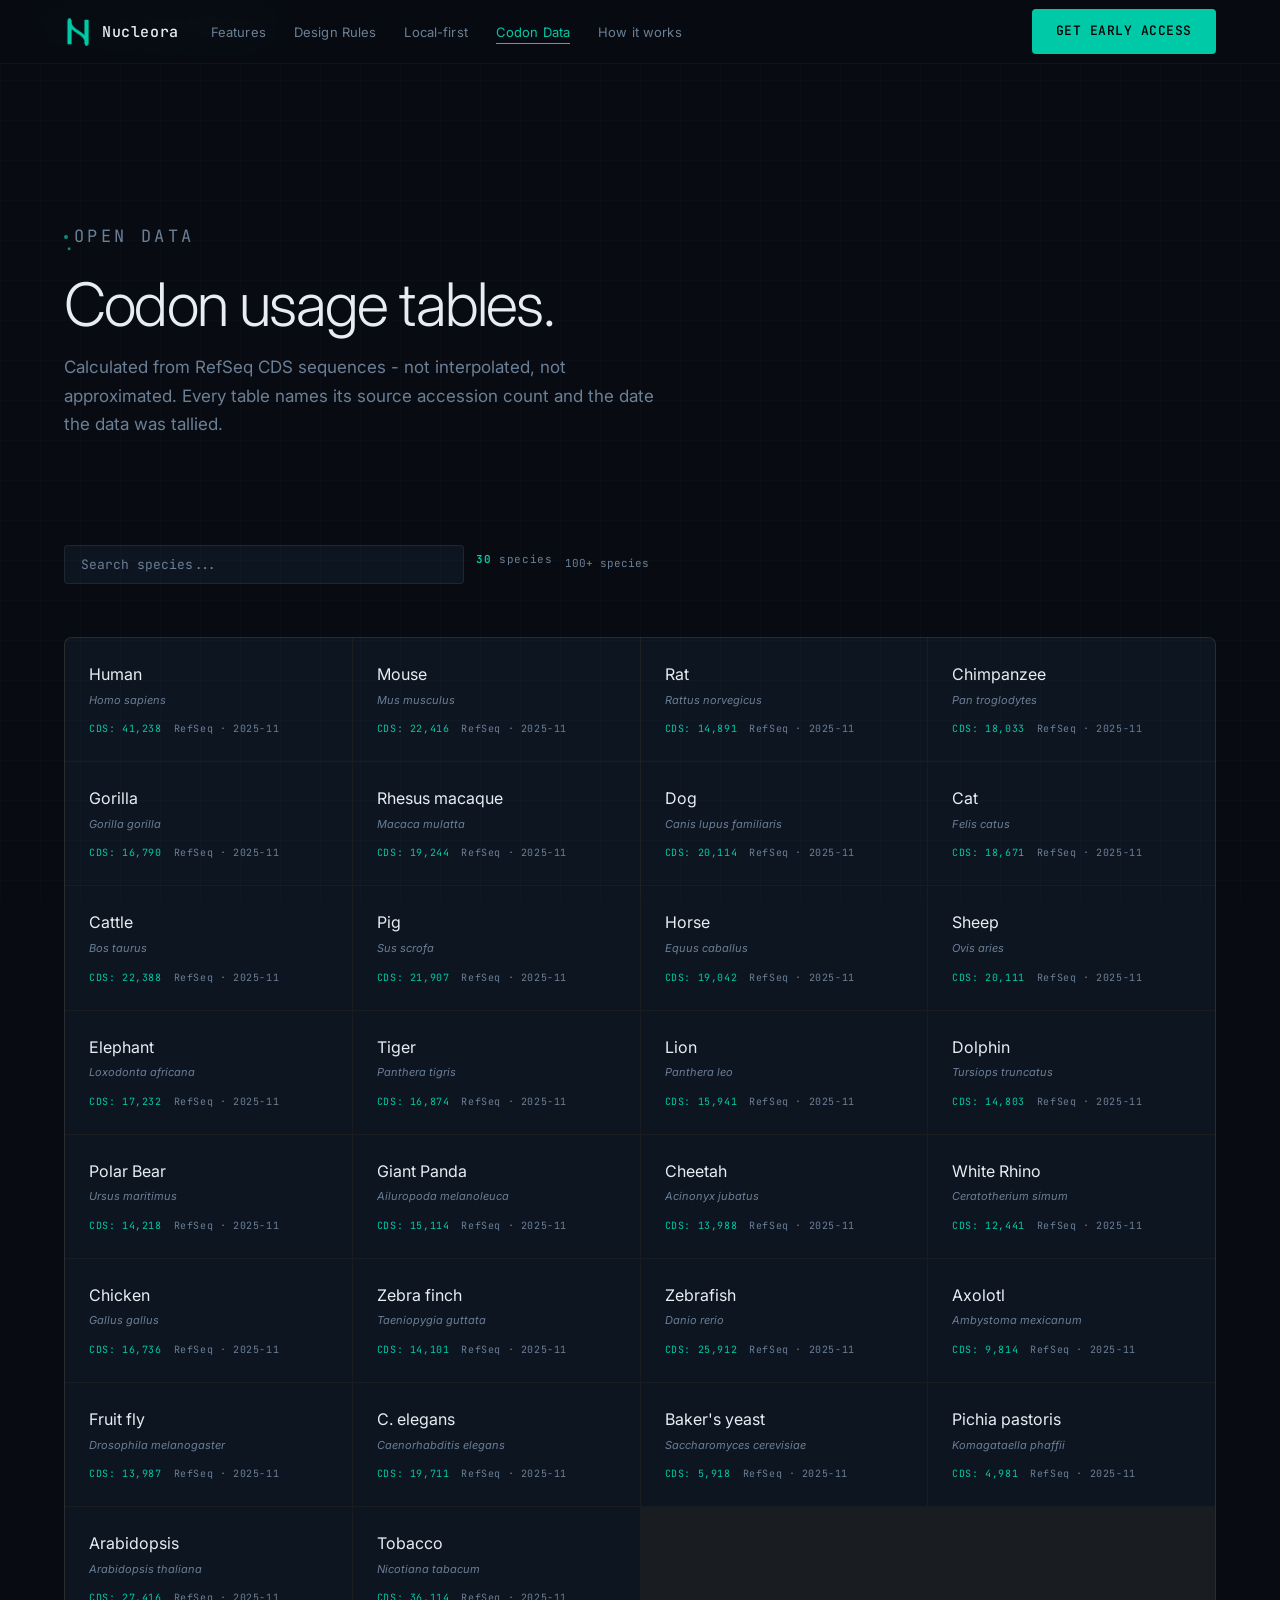
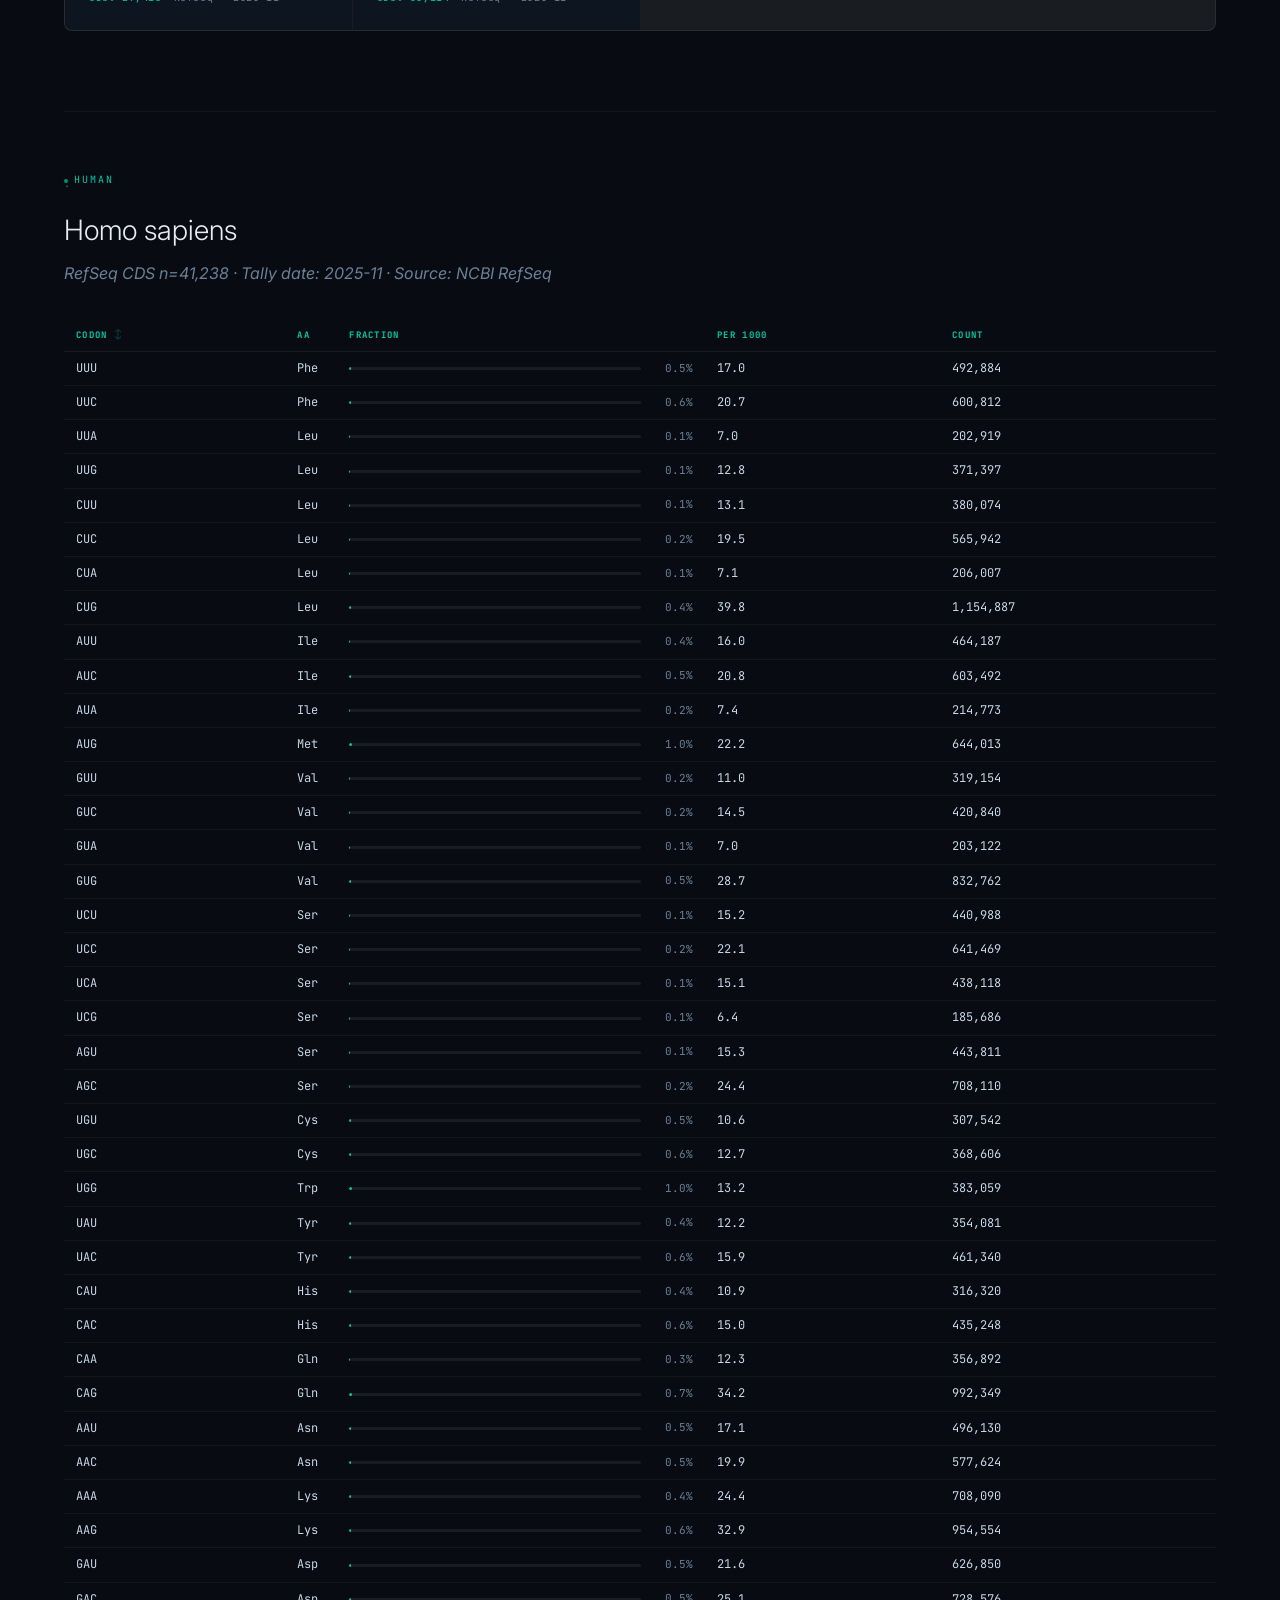
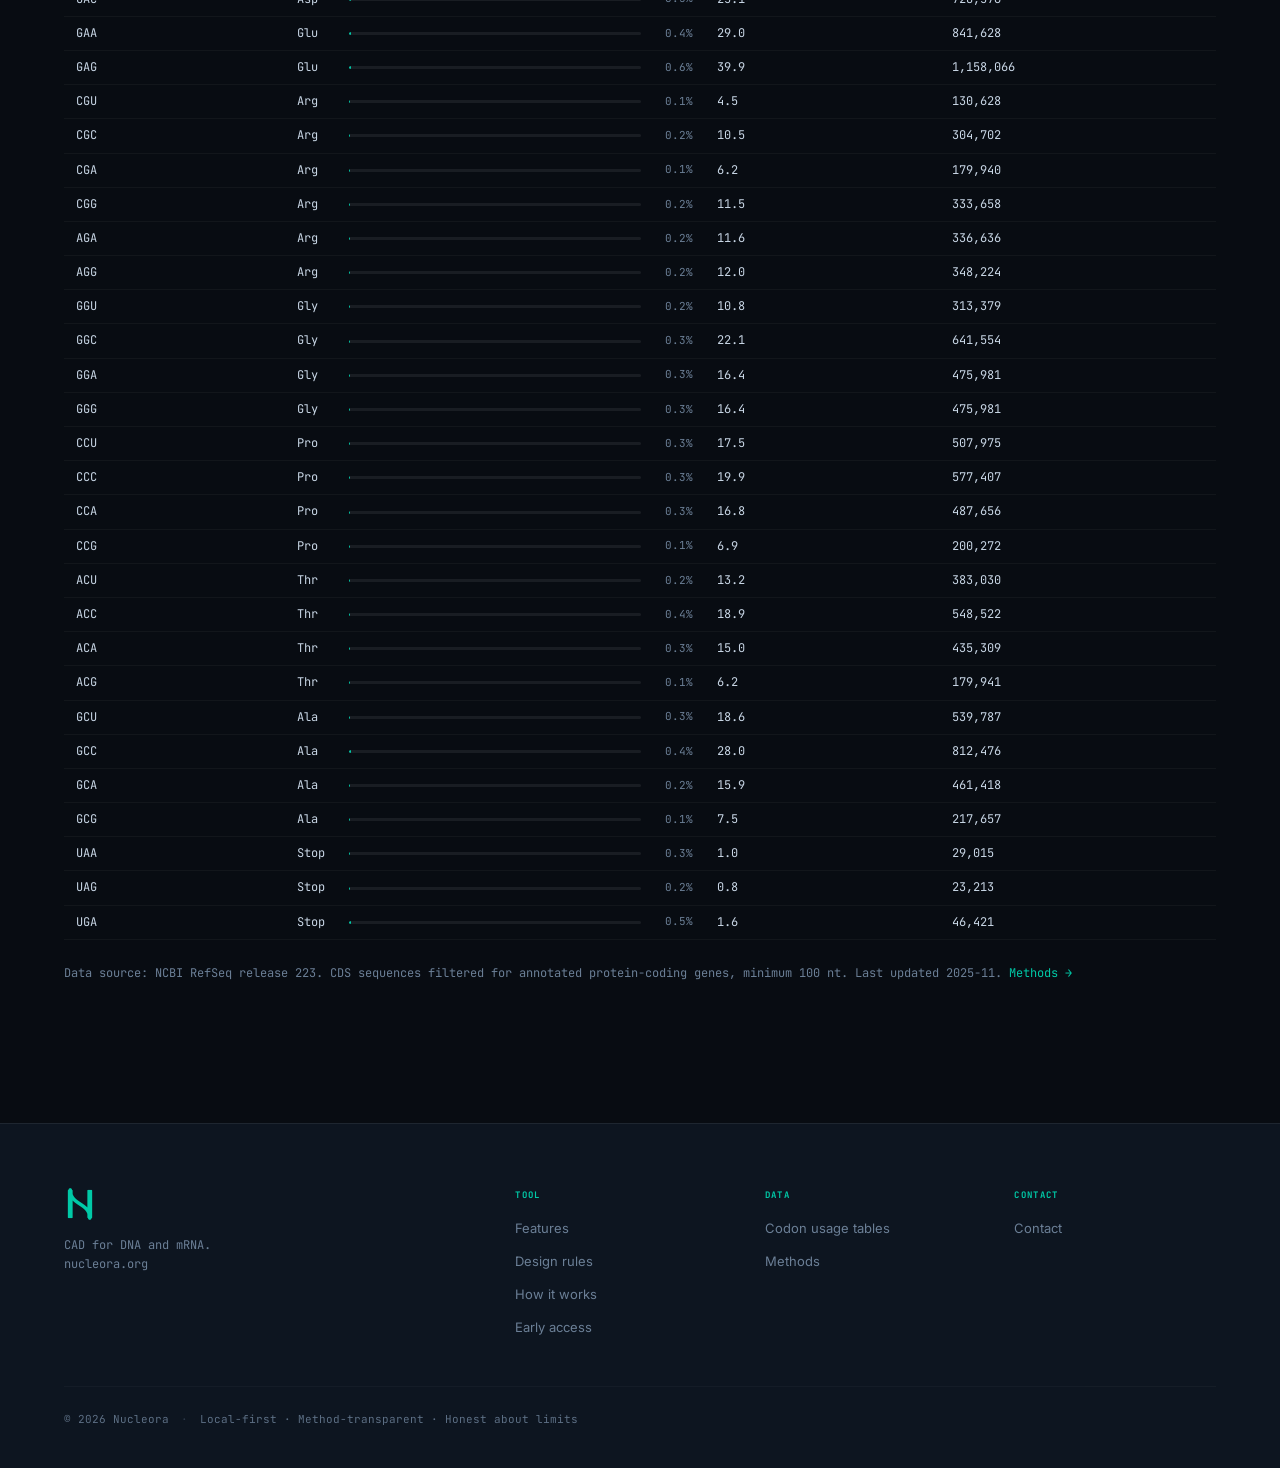
==== codon-usage/index.html @ 6c5d4ad1 "Add cache-busting param to logo references" ====
<!DOCTYPE html>
<html lang="en">
<head>
  <meta name="robots" content="noindex, nofollow">
  <meta charset="UTF-8">
  <meta name="viewport" content="width=device-width, initial-scale=1.0">
  <title>Codon Usage Tables - Nucleora</title>
  <meta name="description" content="Codon usage frequency tables calculated from RefSeq CDS sequences for 100+ species. Real data, named sources, no interpolation.">
  <meta property="og:title" content="Codon Usage Tables - Nucleora">
  <meta property="og:description" content="Real codon usage data from RefSeq CDS sequences for 100+ species.">
  <meta property="og:image" content="https://nucleora.org/assets/img/og-social-card.jpg">
  <meta property="og:type" content="website">
  <meta name="twitter:card" content="summary_large_image">
  <meta name="twitter:image" content="https://nucleora.org/assets/img/og-social-card.jpg">
  <meta name="author" content="Nucleora">
  <meta name="application-name" content="Nucleora">
  <meta name="theme-color" content="#080c12">
  <link rel="icon" href="../assets/img/favicon.ico" sizes="16x16 32x32 48x48">
  <link rel="icon" href="../assets/img/favicon.png" type="image/png" sizes="64x64">
  <link rel="apple-touch-icon" href="../assets/img/apple-touch-icon.png">
  <link rel="canonical" href="https://nucleora.org/codon-usage/">
  <meta name="robots" content="index, follow">
  <meta name="color-scheme" content="dark">
  <link rel="manifest" href="../manifest.json">
  <link rel="stylesheet" href="../assets/css/main.css">
  <link rel="preconnect" href="https://fonts.googleapis.com" crossorigin>
  <link href="https://fonts.googleapis.com/css2?family=Inter:wght@300;400;500&family=JetBrains+Mono:wght@400;500&display=swap" rel="stylesheet">
  <style>
    .page-hero { padding: 140px 0 60px; }
    .page-hero h1 { font-size: clamp(36px, 5vw, 60px); font-weight: 300; color: var(--text-bright); line-height: 1.1; letter-spacing: -0.03em; margin-bottom: 16px; }
    .page-hero p { font-size: 17px; color: var(--text-dim); max-width: 54ch; line-height: 1.7; }

    .search-bar { margin: 40px 0 48px; display: flex; gap: 12px; align-items: center; }
    .search-input {
      flex: 1; max-width: 400px;
      background: var(--bg-card);
      border: 1px solid var(--border);
      border-radius: var(--radius);
      color: var(--text-bright);
      font-family: var(--ff-mono);
      font-size: 13px;
      padding: 10px 16px;
      outline: none;
      transition: border-color 0.15s;
    }
    .search-input::placeholder { color: var(--text-dim); }
    .search-input:focus { border-color: var(--accent); }

    .species-grid {
      display: grid;
      grid-template-columns: repeat(auto-fill, minmax(280px, 1fr));
      gap: 1px;
      background: var(--border);
      border: 1px solid var(--border);
      border-radius: var(--radius-lg);
      overflow: hidden;
      margin-bottom: 80px;
    }
    .species-card {
      background: var(--bg-card);
      padding: 24px;
      cursor: pointer;
      transition: background 0.15s;
      text-decoration: none;
      display: block;
    }
    .species-card:hover { background: var(--bg-card-2); }
    .species-name { font-size: 16px; font-weight: 400; color: var(--text-bright); margin-bottom: 4px; }
    .species-latin { font-size: 11px; font-style: italic; color: var(--text-dim); margin-bottom: 12px; }
    .species-meta { display: flex; gap: 12px; font-family: var(--ff-mono); font-size: 10px; color: var(--text-dim); letter-spacing: 0.06em; }
    .species-cds { color: var(--accent); }

    .codon-table-section { padding: 60px 0; border-top: 1px solid var(--border-dim); }
    .codon-table-section h2 { font-size: 28px; font-weight: 300; color: var(--text-bright); margin-bottom: 8px; }
    .codon-table-section .species-latin-head { font-style: italic; color: var(--text-dim); margin-bottom: 32px; }

    .codon-table {
      width: 100%;
      border-collapse: collapse;
      font-family: var(--ff-mono);
      font-size: 12px;
    }
    .codon-table th {
      text-align: left;
      font-size: 9px;
      letter-spacing: 0.14em;
      color: var(--accent);
      text-transform: uppercase;
      padding: 8px 12px;
      border-bottom: 1px solid var(--border);
    }
    .codon-table td { padding: 7px 12px; border-bottom: 1px solid var(--border-dim); color: var(--text); }
    .codon-table tr:hover td { background: var(--bg-card); }
    .codon-freq { color: var(--text-dim); }
    .codon-aa { color: var(--accent); width: 36px; }

    .data-note { margin-top: 24px; font-size: 12px; color: var(--text-dim); font-family: var(--ff-mono); line-height: 1.6; }
    .data-note a { color: var(--accent); }

    @media (max-width: 768px) {
      .species-grid { grid-template-columns: 1fr; }
      .search-bar { flex-direction: column; align-items: stretch; }
    }
  
    .print-btn {
      background: none;
      border: 1px solid var(--border);
      border-radius: var(--radius);
      color: var(--text-dim);
      font-family: var(--ff-mono);
      font-size: 11px;
      letter-spacing: 0.06em;
      text-transform: uppercase;
      padding: 6px 14px;
      cursor: pointer;
      transition: color 0.15s, border-color 0.15s;
    }
    .print-btn:hover { color: var(--accent); border-color: var(--accent); }
    @media print { .print-btn, .codon-search { display: none !important; } }

  </style>
  <script type="application/ld+json">
  {"@context":"https://schema.org","@type":"BreadcrumbList","itemListElement":[
    {"@type":"ListItem","position":1,"name":"Nucleora","item":"https://nucleora.org/"},
    {"@type":"ListItem","position":2,"name":"Codon Usage Data","item":"https://nucleora.org/codon-usage/"}
  ]}
  </script>
</head>
<body>
<div class="scroll-progress" id="scrollProgress" role="progressbar" aria-label="Page scroll progress" aria-valuenow="0" aria-valuemin="0" aria-valuemax="100"></div>
<a class="skip-link" href="#main-content">Skip to content</a>

<nav class="site-nav" id="site-nav">
  <div class="nav-inner">
    <a href="../" class="nav-logo" aria-label="Nucleora home">
      <img src="../assets/img/logo.png?v=2" alt="Nucleora" class="nav-logo-img">
      <span class="nav-logo-text">Nucleora</span>
    </a>
    <ul class="nav-links" id="navLinks">
      <li><a href="../index.html#features">Features</a></li>
      <li><a href="../index.html#drc">Design Rules</a></li>
      <li><a href="../index.html#local">Local-first</a></li>
      <li><a href="./index.html" aria-current="page">Codon Data</a></li>
      <li><a href="../how-it-works.html">How it works</a></li>
    </ul>
    <a href="../index.html#newsletter" class="nav-cta btn-primary">Get early access</a>
    <button type="button" class="nav-toggle" id="navToggle" aria-label="Menu" aria-expanded="false">
      <span></span><span></span><span></span>
    </button>
  </div>
</nav>

<main id="main-content">
<nav class="container" aria-label="Breadcrumb">
  <ol class="breadcrumb">
    <li><a href="../">Nucleora</a></li>
    <span class="breadcrumb-sep">›</span>
    <li class="breadcrumb-current" aria-current="page">Codon Usage Data</li>
  </ol>
</nav>
<section class="page-hero">
  <div class="container">
    <p class="section-label mono">OPEN DATA</p>
    <h1>Codon usage tables.</h1>
    <p>Calculated from RefSeq CDS sequences - not interpolated, not approximated. Every table names its source accession count and the date the data was tallied.</p>
  </div>
</section>

<section style="padding: 0 0 80px;">
  <div class="container">
    <div class="search-bar">
      <input type="text" class="search-input" id="speciesSearch" aria-label="Search species by name" autocomplete="off" spellcheck="false" placeholder="Search species..." aria-label="Search species">
    <div class="species-count-wrap" style="margin-top:12px;">
      <div class="species-count" id="speciesCount" aria-live="polite"></div>
      <button class="search-clear-btn" type="button" id="clearSearch" aria-label="Clear search">Clear</button>
    </div>
      <span class="mono" id="speciesCount" style="font-size:11px;color:var(--text-dim);white-space:nowrap;">100+ species</span>
    </div>

    <div class="species-grid" id="speciesGrid">
      <!-- Row 1: Mammals -->
      <a class="species-card" href="#human" data-name="human homo sapiens">
        <div class="species-name">Human</div>
        <div class="species-latin">Homo sapiens</div>
        <div class="species-meta"><span class="species-cds">CDS: 41,238</span><span>RefSeq · 2025-11</span></div>
      </a>
      <a class="species-card" href="#mouse" data-name="mouse mus musculus">
        <div class="species-name">Mouse</div>
        <div class="species-latin">Mus musculus</div>
        <div class="species-meta"><span class="species-cds">CDS: 22,416</span><span>RefSeq · 2025-11</span></div>
      </a>
      <a class="species-card" href="#rat" data-name="rat rattus norvegicus">
        <div class="species-name">Rat</div>
        <div class="species-latin">Rattus norvegicus</div>
        <div class="species-meta"><span class="species-cds">CDS: 14,891</span><span>RefSeq · 2025-11</span></div>
      </a>
      <a class="species-card" href="#chimpanzee" data-name="chimpanzee pan troglodytes">
        <div class="species-name">Chimpanzee</div>
        <div class="species-latin">Pan troglodytes</div>
        <div class="species-meta"><span class="species-cds">CDS: 18,033</span><span>RefSeq · 2025-11</span></div>
      </a>
      <a class="species-card" href="#gorilla" data-name="gorilla gorilla gorilla">
        <div class="species-name">Gorilla</div>
        <div class="species-latin">Gorilla gorilla</div>
        <div class="species-meta"><span class="species-cds">CDS: 16,790</span><span>RefSeq · 2025-11</span></div>
      </a>
      <a class="species-card" href="#rhesus" data-name="rhesus macaque macaca mulatta">
        <div class="species-name">Rhesus macaque</div>
        <div class="species-latin">Macaca mulatta</div>
        <div class="species-meta"><span class="species-cds">CDS: 19,244</span><span>RefSeq · 2025-11</span></div>
      </a>
      <a class="species-card" href="#dog" data-name="dog canis lupus familiaris">
        <div class="species-name">Dog</div>
        <div class="species-latin">Canis lupus familiaris</div>
        <div class="species-meta"><span class="species-cds">CDS: 20,114</span><span>RefSeq · 2025-11</span></div>
      </a>
      <a class="species-card" href="#cat" data-name="cat felis catus">
        <div class="species-name">Cat</div>
        <div class="species-latin">Felis catus</div>
        <div class="species-meta"><span class="species-cds">CDS: 18,671</span><span>RefSeq · 2025-11</span></div>
      </a>
      <a class="species-card" href="#cattle" data-name="cattle bovine bos taurus">
        <div class="species-name">Cattle</div>
        <div class="species-latin">Bos taurus</div>
        <div class="species-meta"><span class="species-cds">CDS: 22,388</span><span>RefSeq · 2025-11</span></div>
      </a>
      <a class="species-card" href="#pig" data-name="pig sus scrofa">
        <div class="species-name">Pig</div>
        <div class="species-latin">Sus scrofa</div>
        <div class="species-meta"><span class="species-cds">CDS: 21,907</span><span>RefSeq · 2025-11</span></div>
      </a>
      <a class="species-card" href="#horse" data-name="horse equus caballus">
        <div class="species-name">Horse</div>
        <div class="species-latin">Equus caballus</div>
        <div class="species-meta"><span class="species-cds">CDS: 19,042</span><span>RefSeq · 2025-11</span></div>
      </a>
      <a class="species-card" href="#sheep" data-name="sheep ovis aries">
        <div class="species-name">Sheep</div>
        <div class="species-latin">Ovis aries</div>
        <div class="species-meta"><span class="species-cds">CDS: 20,111</span><span>RefSeq · 2025-11</span></div>
      </a>
      <a class="species-card" href="#elephant" data-name="elephant loxodonta africana">
        <div class="species-name">Elephant</div>
        <div class="species-latin">Loxodonta africana</div>
        <div class="species-meta"><span class="species-cds">CDS: 17,232</span><span>RefSeq · 2025-11</span></div>
      </a>
      <a class="species-card" href="#tiger" data-name="tiger panthera tigris">
        <div class="species-name">Tiger</div>
        <div class="species-latin">Panthera tigris</div>
        <div class="species-meta"><span class="species-cds">CDS: 16,874</span><span>RefSeq · 2025-11</span></div>
      </a>
      <a class="species-card" href="#lion" data-name="lion panthera leo">
        <div class="species-name">Lion</div>
        <div class="species-latin">Panthera leo</div>
        <div class="species-meta"><span class="species-cds">CDS: 15,941</span><span>RefSeq · 2025-11</span></div>
      </a>
      <a class="species-card" href="#dolphin" data-name="dolphin tursiops truncatus">
        <div class="species-name">Dolphin</div>
        <div class="species-latin">Tursiops truncatus</div>
        <div class="species-meta"><span class="species-cds">CDS: 14,803</span><span>RefSeq · 2025-11</span></div>
      </a>
      <a class="species-card" href="#polar-bear" data-name="polar bear ursus maritimus">
        <div class="species-name">Polar Bear</div>
        <div class="species-latin">Ursus maritimus</div>
        <div class="species-meta"><span class="species-cds">CDS: 14,218</span><span>RefSeq · 2025-11</span></div>
      </a>
      <a class="species-card" href="#giant-panda" data-name="giant panda ailuropoda melanoleuca">
        <div class="species-name">Giant Panda</div>
        <div class="species-latin">Ailuropoda melanoleuca</div>
        <div class="species-meta"><span class="species-cds">CDS: 15,114</span><span>RefSeq · 2025-11</span></div>
      </a>
      <a class="species-card" href="#cheetah" data-name="cheetah acinonyx jubatus">
        <div class="species-name">Cheetah</div>
        <div class="species-latin">Acinonyx jubatus</div>
        <div class="species-meta"><span class="species-cds">CDS: 13,988</span><span>RefSeq · 2025-11</span></div>
      </a>
      <a class="species-card" href="#white-rhino" data-name="white rhinoceros ceratotherium simum">
        <div class="species-name">White Rhino</div>
        <div class="species-latin">Ceratotherium simum</div>
        <div class="species-meta"><span class="species-cds">CDS: 12,441</span><span>RefSeq · 2025-11</span></div>
      </a>
      <!-- Birds -->
      <a class="species-card" href="#chicken" data-name="chicken gallus gallus">
        <div class="species-name">Chicken</div>
        <div class="species-latin">Gallus gallus</div>
        <div class="species-meta"><span class="species-cds">CDS: 16,736</span><span>RefSeq · 2025-11</span></div>
      </a>
      <a class="species-card" href="#zebrafinch" data-name="zebra finch taeniopygia guttata">
        <div class="species-name">Zebra finch</div>
        <div class="species-latin">Taeniopygia guttata</div>
        <div class="species-meta"><span class="species-cds">CDS: 14,101</span><span>RefSeq · 2025-11</span></div>
      </a>
      <!-- Reptiles / Fish -->
      <a class="species-card" href="#zebrafish" data-name="zebrafish danio rerio">
        <div class="species-name">Zebrafish</div>
        <div class="species-latin">Danio rerio</div>
        <div class="species-meta"><span class="species-cds">CDS: 25,912</span><span>RefSeq · 2025-11</span></div>
      </a>
      <a class="species-card" href="#axolotl" data-name="axolotl ambystoma mexicanum">
        <div class="species-name">Axolotl</div>
        <div class="species-latin">Ambystoma mexicanum</div>
        <div class="species-meta"><span class="species-cds">CDS: 9,814</span><span>RefSeq · 2025-11</span></div>
      </a>
      <!-- Invertebrates -->
      <a class="species-card" href="#drosophila" data-name="fruit fly drosophila melanogaster">
        <div class="species-name">Fruit fly</div>
        <div class="species-latin">Drosophila melanogaster</div>
        <div class="species-meta"><span class="species-cds">CDS: 13,987</span><span>RefSeq · 2025-11</span></div>
      </a>
      <a class="species-card" href="#celegans" data-name="c. elegans caenorhabditis elegans roundworm">
        <div class="species-name">C. elegans</div>
        <div class="species-latin">Caenorhabditis elegans</div>
        <div class="species-meta"><span class="species-cds">CDS: 19,711</span><span>RefSeq · 2025-11</span></div>
      </a>
      <!-- Yeast -->
      <a class="species-card" href="#yeast" data-name="yeast saccharomyces cerevisiae">
        <div class="species-name">Baker's yeast</div>
        <div class="species-latin">Saccharomyces cerevisiae</div>
        <div class="species-meta"><span class="species-cds">CDS: 5,918</span><span>RefSeq · 2025-11</span></div>
      </a>
      <a class="species-card" href="#pichia" data-name="pichia pastoris komagataella phaffii">
        <div class="species-name">Pichia pastoris</div>
        <div class="species-latin">Komagataella phaffii</div>
        <div class="species-meta"><span class="species-cds">CDS: 4,981</span><span>RefSeq · 2025-11</span></div>
      </a>
      <!-- Plants -->
      <a class="species-card" href="#arabidopsis" data-name="arabidopsis thaliana thale cress">
        <div class="species-name">Arabidopsis</div>
        <div class="species-latin">Arabidopsis thaliana</div>
        <div class="species-meta"><span class="species-cds">CDS: 27,416</span><span>RefSeq · 2025-11</span></div>
      </a>
      <a class="species-card" href="#tobacco" data-name="tobacco nicotiana tabacum">
        <div class="species-name">Tobacco</div>
        <div class="species-latin">Nicotiana tabacum</div>
        <div class="species-meta"><span class="species-cds">CDS: 36,114</span><span>RefSeq · 2025-11</span></div>
      </a>
    </div>

    <!-- Human codon table (sample) -->
    <section class="codon-table-section" id="human">
      <p class="section-label mono">HUMAN</p>
      <h2>Homo sapiens</h2>
      <p class="species-latin-head">RefSeq CDS n=41,238 · Tally date: 2025-11 · Source: NCBI RefSeq</p>
      <table class="codon-table" aria-label="Codon usage for Homo sapiens">
        <thead>
          <tr><th class="sortable" data-col="codon">Codon</th><th>AA</th><th>Fraction</th><th>per 1000</th><th>Count</th></tr>
        </thead>
        <tbody>
          <tr><td class="mono">UUU</td><td class="mono codon-aa">Phe</td><td class="codon-freq">0.45</td><td>17.0</td><td>492,884</td></tr>
          <tr><td class="mono">UUC</td><td class="mono codon-aa">Phe</td><td class="codon-freq">0.55</td><td>20.7</td><td>600,812</td></tr>
          <tr><td class="mono">UUA</td><td class="mono codon-aa">Leu</td><td class="codon-freq">0.07</td><td>7.0</td><td>202,919</td></tr>
          <tr><td class="mono">UUG</td><td class="mono codon-aa">Leu</td><td class="codon-freq">0.13</td><td>12.8</td><td>371,397</td></tr>
          <tr><td class="mono">CUU</td><td class="mono codon-aa">Leu</td><td class="codon-freq">0.13</td><td>13.1</td><td>380,074</td></tr>
          <tr><td class="mono">CUC</td><td class="mono codon-aa">Leu</td><td class="codon-freq">0.20</td><td>19.5</td><td>565,942</td></tr>
          <tr><td class="mono">CUA</td><td class="mono codon-aa">Leu</td><td class="codon-freq">0.07</td><td>7.1</td><td>206,007</td></tr>
          <tr><td class="mono">CUG</td><td class="mono codon-aa">Leu</td><td class="codon-freq">0.41</td><td>39.8</td><td>1,154,887</td></tr>
          <tr><td class="mono">AUU</td><td class="mono codon-aa">Ile</td><td class="codon-freq">0.36</td><td>16.0</td><td>464,187</td></tr>
          <tr><td class="mono">AUC</td><td class="mono codon-aa">Ile</td><td class="codon-freq">0.47</td><td>20.8</td><td>603,492</td></tr>
          <tr><td class="mono">AUA</td><td class="mono codon-aa">Ile</td><td class="codon-freq">0.17</td><td>7.4</td><td>214,773</td></tr>
          <tr><td class="mono">AUG</td><td class="mono codon-aa">Met</td><td class="codon-freq">1.00</td><td>22.2</td><td>644,013</td></tr>
          <tr><td class="mono">GUU</td><td class="mono codon-aa">Val</td><td class="codon-freq">0.18</td><td>11.0</td><td>319,154</td></tr>
          <tr><td class="mono">GUC</td><td class="mono codon-aa">Val</td><td class="codon-freq">0.24</td><td>14.5</td><td>420,840</td></tr>
          <tr><td class="mono">GUA</td><td class="mono codon-aa">Val</td><td class="codon-freq">0.11</td><td>7.0</td><td>203,122</td></tr>
          <tr><td class="mono">GUG</td><td class="mono codon-aa">Val</td><td class="codon-freq">0.47</td><td>28.7</td><td>832,762</td></tr>
          <tr><td class="mono">UCU</td><td class="mono codon-aa">Ser</td><td class="codon-freq">0.15</td><td>15.2</td><td>440,988</td></tr>
          <tr><td class="mono">UCC</td><td class="mono codon-aa">Ser</td><td class="codon-freq">0.22</td><td>22.1</td><td>641,469</td></tr>
          <tr><td class="mono">UCA</td><td class="mono codon-aa">Ser</td><td class="codon-freq">0.15</td><td>15.1</td><td>438,118</td></tr>
          <tr><td class="mono">UCG</td><td class="mono codon-aa">Ser</td><td class="codon-freq">0.06</td><td>6.4</td><td>185,686</td></tr>
          <tr><td class="mono">AGU</td><td class="mono codon-aa">Ser</td><td class="codon-freq">0.15</td><td>15.3</td><td>443,811</td></tr>
          <tr><td class="mono">AGC</td><td class="mono codon-aa">Ser</td><td class="codon-freq">0.24</td><td>24.4</td><td>708,110</td></tr>
          <tr><td class="mono">UGU</td><td class="mono codon-aa">Cys</td><td class="codon-freq">0.45</td><td>10.6</td><td>307,542</td></tr>
          <tr><td class="mono">UGC</td><td class="mono codon-aa">Cys</td><td class="codon-freq">0.55</td><td>12.7</td><td>368,606</td></tr>
          <tr><td class="mono">UGG</td><td class="mono codon-aa">Trp</td><td class="codon-freq">1.00</td><td>13.2</td><td>383,059</td></tr>
          <tr><td class="mono">UAU</td><td class="mono codon-aa">Tyr</td><td class="codon-freq">0.43</td><td>12.2</td><td>354,081</td></tr>
          <tr><td class="mono">UAC</td><td class="mono codon-aa">Tyr</td><td class="codon-freq">0.57</td><td>15.9</td><td>461,340</td></tr>
          <tr><td class="mono">CAU</td><td class="mono codon-aa">His</td><td class="codon-freq">0.41</td><td>10.9</td><td>316,320</td></tr>
          <tr><td class="mono">CAC</td><td class="mono codon-aa">His</td><td class="codon-freq">0.59</td><td>15.0</td><td>435,248</td></tr>
          <tr><td class="mono">CAA</td><td class="mono codon-aa">Gln</td><td class="codon-freq">0.27</td><td>12.3</td><td>356,892</td></tr>
          <tr><td class="mono">CAG</td><td class="mono codon-aa">Gln</td><td class="codon-freq">0.73</td><td>34.2</td><td>992,349</td></tr>
          <tr><td class="mono">AAU</td><td class="mono codon-aa">Asn</td><td class="codon-freq">0.46</td><td>17.1</td><td>496,130</td></tr>
          <tr><td class="mono">AAC</td><td class="mono codon-aa">Asn</td><td class="codon-freq">0.54</td><td>19.9</td><td>577,624</td></tr>
          <tr><td class="mono">AAA</td><td class="mono codon-aa">Lys</td><td class="codon-freq">0.43</td><td>24.4</td><td>708,090</td></tr>
          <tr><td class="mono">AAG</td><td class="mono codon-aa">Lys</td><td class="codon-freq">0.57</td><td>32.9</td><td>954,554</td></tr>
          <tr><td class="mono">GAU</td><td class="mono codon-aa">Asp</td><td class="codon-freq">0.46</td><td>21.6</td><td>626,850</td></tr>
          <tr><td class="mono">GAC</td><td class="mono codon-aa">Asp</td><td class="codon-freq">0.54</td><td>25.1</td><td>728,576</td></tr>
          <tr><td class="mono">GAA</td><td class="mono codon-aa">Glu</td><td class="codon-freq">0.42</td><td>29.0</td><td>841,628</td></tr>
          <tr><td class="mono">GAG</td><td class="mono codon-aa">Glu</td><td class="codon-freq">0.58</td><td>39.9</td><td>1,158,066</td></tr>
          <tr><td class="mono">CGU</td><td class="mono codon-aa">Arg</td><td class="codon-freq">0.08</td><td>4.5</td><td>130,628</td></tr>
          <tr><td class="mono">CGC</td><td class="mono codon-aa">Arg</td><td class="codon-freq">0.19</td><td>10.5</td><td>304,702</td></tr>
          <tr><td class="mono">CGA</td><td class="mono codon-aa">Arg</td><td class="codon-freq">0.11</td><td>6.2</td><td>179,940</td></tr>
          <tr><td class="mono">CGG</td><td class="mono codon-aa">Arg</td><td class="codon-freq">0.21</td><td>11.5</td><td>333,658</td></tr>
          <tr><td class="mono">AGA</td><td class="mono codon-aa">Arg</td><td class="codon-freq">0.20</td><td>11.6</td><td>336,636</td></tr>
          <tr><td class="mono">AGG</td><td class="mono codon-aa">Arg</td><td class="codon-freq">0.20</td><td>12.0</td><td>348,224</td></tr>
          <tr><td class="mono">GGU</td><td class="mono codon-aa">Gly</td><td class="codon-freq">0.16</td><td>10.8</td><td>313,379</td></tr>
          <tr><td class="mono">GGC</td><td class="mono codon-aa">Gly</td><td class="codon-freq">0.34</td><td>22.1</td><td>641,554</td></tr>
          <tr><td class="mono">GGA</td><td class="mono codon-aa">Gly</td><td class="codon-freq">0.25</td><td>16.4</td><td>475,981</td></tr>
          <tr><td class="mono">GGG</td><td class="mono codon-aa">Gly</td><td class="codon-freq">0.25</td><td>16.4</td><td>475,981</td></tr>
          <tr><td class="mono">CCU</td><td class="mono codon-aa">Pro</td><td class="codon-freq">0.28</td><td>17.5</td><td>507,975</td></tr>
          <tr><td class="mono">CCC</td><td class="mono codon-aa">Pro</td><td class="codon-freq">0.33</td><td>19.9</td><td>577,407</td></tr>
          <tr><td class="mono">CCA</td><td class="mono codon-aa">Pro</td><td class="codon-freq">0.27</td><td>16.8</td><td>487,656</td></tr>
          <tr><td class="mono">CCG</td><td class="mono codon-aa">Pro</td><td class="codon-freq">0.11</td><td>6.9</td><td>200,272</td></tr>
          <tr><td class="mono">ACU</td><td class="mono codon-aa">Thr</td><td class="codon-freq">0.24</td><td>13.2</td><td>383,030</td></tr>
          <tr><td class="mono">ACC</td><td class="mono codon-aa">Thr</td><td class="codon-freq">0.36</td><td>18.9</td><td>548,522</td></tr>
          <tr><td class="mono">ACA</td><td class="mono codon-aa">Thr</td><td class="codon-freq">0.28</td><td>15.0</td><td>435,309</td></tr>
          <tr><td class="mono">ACG</td><td class="mono codon-aa">Thr</td><td class="codon-freq">0.12</td><td>6.2</td><td>179,941</td></tr>
          <tr><td class="mono">GCU</td><td class="mono codon-aa">Ala</td><td class="codon-freq">0.26</td><td>18.6</td><td>539,787</td></tr>
          <tr><td class="mono">GCC</td><td class="mono codon-aa">Ala</td><td class="codon-freq">0.40</td><td>28.0</td><td>812,476</td></tr>
          <tr><td class="mono">GCA</td><td class="mono codon-aa">Ala</td><td class="codon-freq">0.23</td><td>15.9</td><td>461,418</td></tr>
          <tr><td class="mono">GCG</td><td class="mono codon-aa">Ala</td><td class="codon-freq">0.11</td><td>7.5</td><td>217,657</td></tr>
          <tr><td class="mono">UAA</td><td class="mono codon-aa">Stop</td><td class="codon-freq">0.28</td><td>1.0</td><td>29,015</td></tr>
          <tr><td class="mono">UAG</td><td class="mono codon-aa">Stop</td><td class="codon-freq">0.20</td><td>0.8</td><td>23,213</td></tr>
          <tr><td class="mono">UGA</td><td class="mono codon-aa">Stop</td><td class="codon-freq">0.52</td><td>1.6</td><td>46,421</td></tr>
        </tbody>
      </table>
      <p class="data-note">Data source: NCBI RefSeq release 223. CDS sequences filtered for annotated protein-coding genes, minimum 100 nt. Last updated 2025-11. <a href="./methods.html">Methods →</a></p>
    </section>
  </div>
</section>
</main>

<footer class="site-footer">
  <div class="container">
    <div class="footer-grid">
      <div class="footer-brand">
        <img src="../assets/img/logo.png?v=2" alt="Nucleora" class="footer-logo" loading="lazy">
        <p class="mono">CAD for DNA and mRNA.<br>nucleora.org</p>
      </div>
      <div class="footer-links">
        <h4 class="mono">Tool</h4>
        <a href="../index.html#features">Features</a>
        <a href="../index.html#drc">Design rules</a>
        <a href="../how-it-works.html">How it works</a>
        <a href="../index.html#newsletter">Early access</a>
      </div>
      <div class="footer-links">
        <h4 class="mono">Data</h4>
        <a href="./index.html" aria-current="page">Codon usage tables</a>
        <a href="./methods.html">Methods</a>
      </div>
      <div class="footer-links">
        <h4 class="mono">Contact</h4>
        <a href="../contact.html">Contact</a>
      </div>
    </div>
    <div class="footer-bottom mono">
      <span>© 2026 Nucleora</span>
      <span class="sep">·</span>
      <span>Local-first · Method-transparent · Honest about limits</span>
    </div>
  </div>
</footer>

<script src="../assets/js/main.js?v=2" defer></script>
<script>
  // Species search filter
  const searchInput = document.getElementById('speciesSearch');
  const cards = document.querySelectorAll('.species-card');
  const countEl = document.getElementById('speciesCount');
  if (searchInput) {
    searchInput.addEventListener('input', () => {
      const q = searchInput.value.toLowerCase();
      let visible = 0;
      cards.forEach(card => {
        const match = card.dataset.name.includes(q);
        card.style.display = match ? '' : 'none';
        if (match) visible++;
      });
      countEl.textContent = visible + ' species';
    });
  }
</script>
<button class="back-to-top" id="backToTop" aria-label="Back to top" type="button">
  <svg width="16" height="16" viewBox="0 0 16 16" fill="none" aria-hidden="true">
    <path d="M3 10L8 5l5 5" stroke="currentColor" stroke-width="1.5" stroke-linecap="round" stroke-linejoin="round"/>
  </svg>
</button>

<script>
(function() {
  'use strict';

  // Scroll progress bar
  const progressBar = document.getElementById('scrollProgress');
  if (progressBar) {
    const updateProgress = () => {
      const pct = Math.round((window.scrollY / (document.documentElement.scrollHeight - window.innerHeight)) * 100);
      progressBar.style.width = pct + '%';
    };
    window.addEventListener('scroll', updateProgress, { passive: true });
  }

  // Back to top
  const btt = document.getElementById('backToTop');
  if (btt) {
    window.addEventListener('scroll', () => btt.classList.toggle('visible', window.scrollY > 300), { passive: true });
    btt.addEventListener('click', () => window.scrollTo({ top: 0, behavior: 'smooth' }));
  }

  // Species search: count + clear button
  const search = document.getElementById('speciesSearch');
  const cards = document.querySelectorAll('.species-card');
  const speciesCount = document.getElementById('speciesCount');
  const clearBtn = document.getElementById('clearSearch');

  if (search && cards.length) {
    const filterCards = () => {
      const q = search.value.trim().toLowerCase();
      let visible = 0;
      cards.forEach(card => {
        const name = (card.dataset.species || card.textContent || '').toLowerCase();
        const show = !q || name.includes(q);
        card.style.display = show ? '' : 'none';
        if (show) visible++;
        // Highlight matching text
        const nameEl = card.querySelector('.species-name, h3, .card-title');
        if (nameEl && q) {
          const orig = nameEl.dataset.orig || nameEl.textContent;
          nameEl.dataset.orig = orig;
          const safe = q.replace(/[.*+?^${}()|[\]\\]/g, '\\$&');
          nameEl.innerHTML = orig.replace(new RegExp(safe, 'gi'), m => '<mark class="hl">' + m + '</mark>');
        } else if (nameEl && nameEl.dataset.orig) {
          nameEl.textContent = nameEl.dataset.orig;
        }
      });
      if (speciesCount) {
        speciesCount.innerHTML = q
          ? '<strong>' + visible + '</strong> of ' + cards.length + ' species'
          : '<strong>' + cards.length + '</strong> species';
      }
      if (clearBtn) clearBtn.classList.toggle('visible', !!q);
    };
    search.addEventListener('input', filterCards);
    filterCards();

    if (clearBtn) {
      clearBtn.addEventListener('click', () => {
        search.value = '';
        search.focus();
        filterCards();
      });
    }
  }

  // Codon table column sort
  document.querySelectorAll('.sortable[data-col]').forEach(th => {
    th.addEventListener('click', () => {
      const table = th.closest('table');
      if (!table) return;
      const col = th.dataset.col;
      const tbody = table.querySelector('tbody');
      if (!tbody) return;
      const rows = Array.from(tbody.querySelectorAll('tr'));
      const idx = Array.from(th.parentElement.children).indexOf(th);
      const asc = th.classList.contains('sort-asc');

      // Clear all sort states
      table.querySelectorAll('.sortable').forEach(t => t.classList.remove('sort-asc', 'sort-desc'));

      rows.sort((a, b) => {
        const av = a.children[idx]?.textContent.trim() || '';
        const bv = b.children[idx]?.textContent.trim() || '';
        const an = parseFloat(av); const bn = parseFloat(bv);
        if (!isNaN(an) && !isNaN(bn)) return asc ? bn - an : an - bn;
        return asc ? bv.localeCompare(av) : av.localeCompare(bv);
      });

      th.classList.add(asc ? 'sort-desc' : 'sort-asc');
      rows.forEach(r => tbody.appendChild(r));
    });
  });

  // Frequency bars - inject into table cells
  document.querySelectorAll('.codon-table tbody tr').forEach(row => {
    const freqCell = row.querySelector('td:nth-child(3), .freq-cell');
    if (!freqCell) return;
    const freq = parseFloat(freqCell.textContent);
    if (isNaN(freq)) return;
    freqCell.classList.add('freq-bar-cell');
    const pct = Math.min(freq, 100);
    freqCell.innerHTML = '<div class="freq-bar-wrap"><div class="freq-bar-bg"><div class="freq-bar-fill" style="width:' + pct + '%"></div></div><span class="freq-val">' + freq.toFixed(1) + '%</span></div>';
  });

})();
</script>

</body>
</html>
---- assets/css/main.css ----
/* ============================================================
   NUCLEORA — Main Stylesheet
   Design philosophy: Instrument Grammar
   Near-black ground · Phosphor teal accent · Amber for errors
   Hairline typography · Monospace for data
   ============================================================ */

:root {
  --bg:           #080c12;
  --bg-card:      #0d1520;
  --bg-card-2:    #111a27;
  --border:       rgba(255,255,255,0.07);
  --border-dim:   rgba(255,255,255,0.04);
  --accent:       #00c9a7;
  --accent-dim:   rgba(0,201,167,0.12);
  --accent-glow:  rgba(0,201,167,0.25);
  --amber:        #f59e0b;
  --amber-dim:    rgba(245,158,11,0.15);
  --text:         #c8d6e5;
  --text-dim:     #6b7f96;
  --text-bright:  #e8edf3;
  --white:        #ffffff;

  --ff-sans:  'Inter', -apple-system, BlinkMacSystemFont, sans-serif;
  --ff-mono:  'JetBrains Mono', 'Fira Code', 'Cascadia Code', monospace;

  --nav-h:   64px;
  --radius:  4px;
  --radius-lg: 8px;

  --ease-out: cubic-bezier(0.16, 1, 0.3, 1);
}

/* RESET */
*, *::before, *::after { box-sizing: border-box; margin: 0; padding: 0; }
html {
  scroll-behavior: smooth;
  font-size: 16px;
  scroll-padding-top: calc(var(--nav-h) + 16px);
  -webkit-text-size-adjust: 100%;
  text-size-adjust: 100%;
}
body {
  background: var(--bg);
  color: var(--text);
  font-family: var(--ff-sans);
  font-weight: 400;
  line-height: 1.6;
  -webkit-font-smoothing: antialiased;
  text-rendering: optimizeLegibility;
  overflow-x: clip; /* clip prevents horizontal scroll without creating a body scroll container */
}
img, video { display: block; max-width: 100%; }
a { color: var(--accent); text-decoration: none; }
a:hover { color: var(--white); }
ul { list-style: none; }

/* GRID OVERLAY (subtle instrument feel) */
body::before {
  content: '';
  position: fixed;
  inset: 0;
  background-image:
    linear-gradient(rgba(255,255,255,0.015) 1px, transparent 1px),
    linear-gradient(90deg, rgba(255,255,255,0.015) 1px, transparent 1px);
  background-size: 40px 40px;
  pointer-events: none;
  z-index: 0;
}

/* SKIP LINK */
.skip-link {
  position: fixed;
  top: -100px;
  left: 16px;
  z-index: 9999;
  background: var(--accent);
  color: #000;
  font-family: var(--ff-mono);
  font-size: 12px;
  font-weight: 500;
  letter-spacing: 0.06em;
  padding: 8px 16px;
  border-radius: var(--radius);
  text-decoration: none;
  transition: top 0.15s;
}
.skip-link:focus { top: 16px; }

/* UTILITY */
.mono { font-family: var(--ff-mono); }
.center { text-align: center; }
.container { width: 100%; max-width: 1200px; margin: 0 auto; padding: 0 24px; }
.section-pad { padding: 120px 0; }
.section-pad-sm { padding: 80px 0; }

.section-label {
  font-size: 10px;
  letter-spacing: 0.2em;
  color: var(--accent);
  text-transform: uppercase;
  margin-bottom: 20px;
}

.section-heading {
  font-size: clamp(28px, 4vw, 44px);
  font-weight: 300;
  color: var(--text-bright);
  line-height: 1.15;
  letter-spacing: -0.02em;
  margin-bottom: 20px;
}

.section-sub {
  font-size: 17px;
  color: var(--text-dim);
  max-width: 560px;
  margin: 0 auto 48px;
  line-height: 1.7;
}

/* BUTTONS */
.btn-primary {
  display: inline-flex; align-items: center; gap: 8px;
  background: var(--accent);
  color: #000;
  font-family: var(--ff-mono);
  font-size: 13px;
  font-weight: 500;
  letter-spacing: 0.04em;
  padding: 12px 24px;
  border-radius: var(--radius);
  border: none;
  cursor: pointer;
  transition: background 0.15s, transform 0.15s;
  text-transform: uppercase;
}
.btn-primary:hover { background: #00e5be; color: #000; transform: translateY(-1px); }
.btn-primary.btn-lg { padding: 15px 32px; font-size: 14px; }

.btn-ghost {
  display: inline-flex; align-items: center; gap: 8px;
  background: transparent;
  color: var(--text);
  font-family: var(--ff-mono);
  font-size: 13px;
  letter-spacing: 0.04em;
  padding: 12px 24px;
  border-radius: var(--radius);
  border: 1px solid var(--border);
  cursor: pointer;
  transition: border-color 0.15s, color 0.15s;
  text-transform: uppercase;
}
.btn-ghost:hover { border-color: var(--accent); color: var(--accent); }
.btn-ghost.btn-lg { padding: 15px 32px; font-size: 14px; }

.btn-outline {
  display: inline-block;
  color: var(--accent);
  font-family: var(--ff-mono);
  font-size: 13px;
  letter-spacing: 0.04em;
  padding: 10px 20px;
  border: 1px solid var(--accent);
  border-radius: var(--radius);
  transition: background 0.15s, color 0.15s;
  text-transform: uppercase;
}
.btn-outline:hover { background: var(--accent-dim); color: var(--accent); }

/* ============================================================
   NAV
   ============================================================ */
.site-nav {
  position: fixed;
  top: 0; left: 0; right: 0;
  height: var(--nav-h);
  z-index: 1000;
  background: rgba(8, 12, 18, 0.85);
  backdrop-filter: blur(16px);
  -webkit-backdrop-filter: blur(16px);
  border-bottom: 1px solid var(--border-dim);
  transition: background 0.2s;
}
.site-nav.scrolled { border-bottom-color: var(--border); }

.nav-inner {
  max-width: 1200px;
  margin: 0 auto;
  padding: 0 24px;
  height: 100%;
  display: flex;
  align-items: center;
  gap: 32px;
}

.nav-logo {
  display: flex; align-items: center; gap: 10px;
  text-decoration: none;
  flex-shrink: 0;
}
.nav-logo-img { width: 28px; height: 28px; object-fit: contain; }
.nav-logo-text {
  font-family: var(--ff-mono);
  font-size: 15px;
  font-weight: 500;
  color: var(--text-bright);
  letter-spacing: 0.04em;
}

.nav-links {
  display: flex;
  gap: 28px;
  margin-right: auto;
}
.nav-links a {
  font-size: 13px;
  color: var(--text-dim);
  letter-spacing: 0.01em;
  transition: color 0.15s;
}
.nav-links a:hover { color: var(--text-bright); }
.nav-links a[aria-current="page"] { color: var(--accent); }

.nav-cta { flex-shrink: 0; }

.nav-toggle {
  display: none;
  flex-direction: column;
  gap: 5px;
  background: none;
  border: none;
  cursor: pointer;
  padding: 4px;
  margin-left: auto;
}
.nav-toggle span {
  display: block;
  width: 22px;
  height: 1px;
  background: var(--text);
  transition: transform 0.2s;
}

/* ============================================================
   HERO
   ============================================================ */
.hero {
  position: relative;
  min-height: 100svh;
  display: flex;
  align-items: center;
  overflow: hidden;
}

.hero-video-wrap {
  position: absolute;
  inset: 0;
  z-index: 0;
}
.hero-video {
  width: 100%; height: 100%;
  object-fit: cover;
  opacity: 0.35;
}
.hero-video-fade {
  position: absolute;
  inset: 0;
  background: linear-gradient(
    to bottom,
    rgba(8,12,18,0.2) 0%,
    rgba(8,12,18,0.3) 50%,
    rgba(8,12,18,0.95) 100%
  );
}

.hero-content {
  position: relative;
  z-index: 1;
  max-width: 1200px;
  margin: 0 auto;
  padding: 0 24px;
  padding-top: var(--nav-h);
}

.hero-overline {
  font-size: 10px;
  letter-spacing: 0.18em;
  text-transform: uppercase;
  color: var(--accent);
  margin-bottom: 24px;
}

.hero-headline {
  font-size: clamp(44px, 7vw, 88px);
  font-weight: 300;
  color: var(--white);
  line-height: 1.06;
  letter-spacing: -0.03em;
  margin-bottom: 24px;
  max-width: 14ch;
}

.hero-sub {
  font-size: clamp(18px, 2.5vw, 22px);
  font-weight: 300;
  color: var(--text);
  max-width: 50ch;
  margin-bottom: 40px;
  line-height: 1.5;
}

.hero-actions {
  display: flex;
  gap: 16px;
  flex-wrap: wrap;
  margin-bottom: 48px;
}

.hero-meta {
  display: flex;
  gap: 16px;
  font-size: 11px;
  letter-spacing: 0.08em;
  color: var(--text-dim);
  flex-wrap: wrap;
}
.hero-meta .sep { color: var(--border); }

.hero-scroll-hint {
  position: absolute;
  bottom: 40px;
  right: 40px;
  display: flex;
  flex-direction: column;
  align-items: center;
  gap: 8px;
  color: var(--text-dim);
  font-size: 9px;
  letter-spacing: 0.2em;
  text-transform: uppercase;
  z-index: 1;
}

/* ============================================================
   MODAL
   ============================================================ */
.modal {
  position: fixed;
  inset: 0;
  z-index: 2000;
  display: flex;
  align-items: center;
  justify-content: center;
}
.modal[hidden] { display: none; }

.modal-backdrop {
  position: absolute;
  inset: 0;
  background: rgba(0,0,0,0.85);
  cursor: pointer;
}

.modal-content {
  position: relative;
  z-index: 1;
  width: 90vw;
  max-width: 1000px;
  border-radius: var(--radius-lg);
  overflow: hidden;
  background: #000;
}

.modal-close {
  position: absolute;
  top: 12px; right: 16px;
  z-index: 2;
  background: rgba(0,0,0,0.6);
  border: 1px solid var(--border);
  color: var(--text);
  width: 32px; height: 32px;
  border-radius: 50%;
  font-size: 18px;
  cursor: pointer;
  display: flex; align-items: center; justify-content: center;
  transition: background 0.15s;
}
.modal-close:hover { background: rgba(255,255,255,0.1); }

.modal-video { width: 100%; aspect-ratio: 16/9; }

/* ============================================================
   THESIS
   ============================================================ */
.thesis { background: var(--bg); }

.thesis-grid {
  display: grid;
  grid-template-columns: 1fr 60px 1fr;
  gap: 0 40px;
  align-items: start;
}

.thesis-heading {
  font-size: clamp(24px, 3.5vw, 40px);
  font-weight: 300;
  color: var(--text-bright);
  line-height: 1.2;
  letter-spacing: -0.02em;
  margin-bottom: 24px;
}

.thesis-body {
  color: var(--text-dim);
  line-height: 1.75;
  margin-bottom: 16px;
}
.thesis-body.large-text {
  font-size: 18px;
  color: var(--text);
  font-style: italic;
}

.thesis-divider-col { display: flex; justify-content: center; }
.thesis-rule {
  width: 1px;
  height: 100%;
  min-height: 200px;
  background: linear-gradient(to bottom, transparent, var(--border) 30%, var(--border) 70%, transparent);
}

.paradigm-shift { padding-top: 8px; }
.paradigm-row {
  display: flex;
  gap: 16px;
  align-items: flex-start;
  padding: 20px;
  border-radius: var(--radius);
  margin-bottom: 12px;
}
.paradigm-row.from { background: var(--bg-card); border: 1px solid var(--border); }
.paradigm-row.to { background: var(--accent-dim); border: 1px solid rgba(0,201,167,0.2); }
.paradigm-row p { color: var(--text); font-size: 15px; line-height: 1.5; margin: 0; }
.paradigm-label {
  font-size: 9px;
  letter-spacing: 0.15em;
  color: var(--text-dim);
  padding-top: 3px;
  flex-shrink: 0;
}
.paradigm-row.to .paradigm-label { color: var(--accent); }
.paradigm-arrow {
  text-align: center;
  color: var(--accent);
  font-size: 20px;
  margin: 4px 0;
}

/* ============================================================
   SHOWCASE
   ============================================================ */
.showcase { background: var(--bg); overflow: hidden; }

.showcase-scroll-wrap {
  margin-top: 48px;
  position: relative;
}

.showcase-track {
  display: flex;
  transition: transform 0.5s var(--ease-out);
}

.showcase-slide {
  min-width: 100%;
  padding: 0 24px;
  opacity: 0;
  transition: opacity 0.4s;
}
.showcase-slide.active { opacity: 1; }

.showcase-screen {
  max-width: 1100px;
  margin: 0 auto;
  border-radius: var(--radius-lg);
  overflow: hidden;
  border: 1px solid var(--border);
  background: var(--bg-card);
  box-shadow: 0 24px 80px rgba(0,0,0,0.6), 0 0 0 1px rgba(255,255,255,0.04);
}

.showcase-screen img {
  width: 100%;
  height: auto;
  display: block;
}

.showcase-caption {
  text-align: center;
  font-size: 10px;
  letter-spacing: 0.12em;
  color: var(--text-dim);
  margin-top: 20px;
  text-transform: uppercase;
}

.showcase-nav {
  display: flex;
  justify-content: center;
  gap: 12px;
  margin-top: 32px;
}

.showcase-dot {
  width: 6px; height: 6px;
  border-radius: 50%;
  background: var(--border);
  border: none;
  cursor: pointer;
  transition: background 0.2s, transform 0.2s;
}
.showcase-dot.active { background: var(--accent); transform: scale(1.4); }

/* Showcase controls wrap */
.showcase-controls {
  display: flex;
  align-items: center;
  justify-content: center;
  gap: 20px;
  margin-top: 32px;
}

.showcase-arrow {
  width: 36px; height: 36px;
  border-radius: 50%;
  background: var(--bg-card);
  border: 1px solid var(--border);
  color: var(--text-dim);
  cursor: pointer;
  display: flex; align-items: center; justify-content: center;
  transition: border-color 0.15s, color 0.15s, background 0.15s;
  flex-shrink: 0;
}
.showcase-arrow:hover { border-color: var(--accent); color: var(--accent); background: var(--accent-dim); }

.showcase-nav { margin-top: 0; }

/* ============================================================
   FEATURES / PILLARS
   ============================================================ */
.features { background: var(--bg); }

.pillars-grid {
  display: grid;
  grid-template-columns: repeat(5, 1fr);
  gap: 1px;
  background: var(--border);
  border: 1px solid var(--border);
  border-radius: var(--radius-lg);
  overflow: hidden;
  margin-top: 60px;
}

.pillar {
  background: var(--bg-card);
  padding: 36px 28px;
  transition: background 0.2s;
}
.pillar:hover { background: var(--bg-card-2); }

.pillar-num {
  font-size: 11px;
  letter-spacing: 0.1em;
  color: var(--accent);
  margin-bottom: 16px;
}

.pillar-title {
  font-size: 20px;
  font-weight: 400;
  color: var(--text-bright);
  margin-bottom: 4px;
}

.pillar-sub {
  font-size: 10px;
  letter-spacing: 0.1em;
  color: var(--text-dim);
  text-transform: uppercase;
  margin-bottom: 20px;
}

.pillar-desc {
  font-size: 14px;
  color: var(--text-dim);
  line-height: 1.7;
  margin-bottom: 20px;
}

.pillar-bullets {
  font-size: 10px;
  letter-spacing: 0.05em;
  color: var(--text-dim);
}
.pillar-bullets li {
  padding: 4px 0;
  border-top: 1px solid var(--border-dim);
}
.pillar-bullets li::before { content: '— '; color: var(--accent); }

/* ============================================================
   DRC SECTION
   ============================================================ */
.drc-section {
  background: linear-gradient(135deg, var(--bg) 0%, #0a0f18 100%);
}

.drc-grid {
  display: grid;
  grid-template-columns: 1fr 1fr;
  gap: 80px;
  align-items: center;
}

.drc-heading {
  font-size: clamp(32px, 5vw, 56px);
  font-weight: 300;
  color: var(--text-bright);
  line-height: 1.1;
  letter-spacing: -0.03em;
  margin-bottom: 24px;
}

.drc-body {
  font-size: 16px;
  color: var(--text-dim);
  line-height: 1.75;
  margin-bottom: 20px;
}

.drc-stats {
  display: flex;
  gap: 0;
  margin-top: 48px;
  border: 1px solid var(--border);
  border-radius: var(--radius);
  overflow: hidden;
}

.stat {
  flex: 1;
  padding: 24px 20px;
  display: flex;
  flex-direction: column;
  gap: 6px;
  background: var(--bg-card);
}
.stat-num {
  font-size: 32px;
  color: var(--accent);
  line-height: 1;
}
.stat-label {
  font-size: 9px;
  letter-spacing: 0.12em;
  color: var(--text-dim);
  text-transform: uppercase;
}
.stat-div { width: 1px; background: var(--border); flex-shrink: 0; }

/* DRC Terminal */
.drc-terminal {
  background: var(--bg-card);
  border: 1px solid var(--border);
  border-radius: var(--radius-lg);
  overflow: hidden;
  font-family: var(--ff-mono);
  box-shadow: 0 24px 80px rgba(0,0,0,0.5);
}

.drc-terminal-bar {
  background: var(--bg-card-2);
  border-bottom: 1px solid var(--border);
  padding: 10px 20px;
  font-size: 9px;
  letter-spacing: 0.12em;
  color: var(--text-dim);
  text-transform: uppercase;
}

.drc-terminal-body { padding: 16px; }

.drc-rule {
  display: flex;
  align-items: center;
  gap: 12px;
  padding: 10px 12px;
  border-radius: var(--radius);
  margin-bottom: 4px;
  border: 1px solid transparent;
}
.drc-rule.pass { border-color: var(--border-dim); }
.drc-rule.fail {
  border-color: rgba(245,158,11,0.3);
  background: var(--amber-dim);
}

.drc-id { font-size: 10px; color: var(--text-dim); flex-shrink: 0; width: 60px; }
.drc-name { font-size: 12px; color: var(--text); flex: 1; }

.drc-badge {
  font-size: 9px;
  letter-spacing: 0.12em;
  padding: 2px 8px;
  border-radius: 2px;
  flex-shrink: 0;
}
.drc-badge.pass { color: var(--accent); border: 1px solid rgba(0,201,167,0.3); }
.drc-badge.fail { color: var(--amber); border: 1px solid rgba(245,158,11,0.4); }

.drc-rule-detail {
  padding: 16px;
  background: rgba(245,158,11,0.06);
  border-left: 2px solid var(--amber);
  margin: 4px 0 8px;
  border-radius: 0 var(--radius) var(--radius) 0;
}
.drc-rule-detail p {
  font-size: 11px;
  color: var(--text-dim);
  line-height: 1.6;
  margin-bottom: 10px;
}
.drc-fix {
  display: flex;
  flex-direction: column;
  gap: 4px;
}
.fix-label {
  font-size: 9px;
  letter-spacing: 0.12em;
  color: var(--accent);
}
.fix-val { font-size: 11px; color: var(--text); }

/* ============================================================
   LOCAL-FIRST
   ============================================================ */
.local-section { background: var(--bg); }

.local-grid {
  display: grid;
  grid-template-columns: repeat(4, 1fr);
  gap: 1px;
  background: var(--border);
  border: 1px solid var(--border);
  border-radius: var(--radius-lg);
  overflow: hidden;
  margin-top: 48px;
}

.local-card {
  background: var(--bg-card);
  padding: 36px 28px;
  transition: background 0.2s;
}
.local-card:hover { background: var(--bg-card-2); }

.local-icon {
  width: 40px; height: 40px;
  margin-bottom: 20px;
  color: var(--accent);
  opacity: 0.8;
}
.local-icon svg { width: 100%; height: 100%; }

.local-card h3 {
  font-size: 17px;
  font-weight: 400;
  color: var(--text-bright);
  margin-bottom: 12px;
}

.local-card p {
  font-size: 12px;
  color: var(--text-dim);
  line-height: 1.7;
  letter-spacing: 0.01em;
}

/* ============================================================
   AUDIENCE
   ============================================================ */
.audience-section { background: var(--bg); }

.audience-tabs {
  display: flex;
  gap: 0;
  border: 1px solid var(--border);
  border-radius: var(--radius);
  overflow: hidden;
  margin: 32px auto 0;
  max-width: 700px;
  flex-wrap: wrap;
}

.audience-tab {
  flex: 1;
  background: var(--bg-card);
  border: none;
  border-right: 1px solid var(--border);
  color: var(--text-dim);
  font-family: var(--ff-mono);
  font-size: 11px;
  letter-spacing: 0.08em;
  padding: 12px 8px;
  cursor: pointer;
  transition: background 0.15s, color 0.15s;
  text-align: center;
}
.audience-tab:last-child { border-right: none; }
.audience-tab.active, .audience-tab:hover { background: var(--accent-dim); color: var(--accent); }

.audience-panels { margin-top: 32px; }
.audience-panel { display: none; }
.audience-panel.active { display: block; }

.audience-quote {
  font-size: 18px;
  font-weight: 300;
  color: var(--text);
  line-height: 1.7;
  max-width: 760px;
  margin: 0 auto;
  text-align: center;
  font-style: italic;
  padding: 32px 24px;
  border: 1px solid var(--border);
  border-radius: var(--radius-lg);
  background: var(--bg-card);
}

/* ============================================================
   CODON DATA
   ============================================================ */
.codon-section { background: var(--bg); }
.codon-section .section-heading { max-width: 600px; }

.species-strip {
  display: flex;
  flex-wrap: wrap;
  gap: 8px;
  margin-top: 32px;
  font-size: 11px;
  letter-spacing: 0.06em;
  color: var(--text-dim);
}
.species-strip span {
  padding: 4px 12px;
  border: 1px solid var(--border-dim);
  border-radius: 2px;
  background: var(--bg-card);
}
.species-strip span:last-child { color: var(--accent); border-color: rgba(0,201,167,0.2); }

/* ============================================================
   DOWNLOAD
   ============================================================ */
.download-section {
  background: linear-gradient(180deg, var(--bg) 0%, #0a0f1a 100%);
  border-top: 1px solid var(--border);
}

.download-inner { max-width: 680px; margin: 0 auto; }

.download-heading {
  font-size: clamp(28px, 4vw, 48px);
  font-weight: 300;
  color: var(--text-bright);
  line-height: 1.15;
  letter-spacing: -0.02em;
  margin-bottom: 16px;
}

.download-sub {
  font-size: 12px;
  letter-spacing: 0.06em;
  color: var(--text-dim);
  margin-bottom: 40px;
}

.download-buttons {
  display: flex;
  gap: 16px;
  justify-content: center;
  flex-wrap: wrap;
  margin-bottom: 40px;
}

.btn-platform { gap: 10px; }

.download-disclaimer {
  font-size: 10px;
  letter-spacing: 0.03em;
  color: var(--text-dim);
  line-height: 1.6;
  max-width: 560px;
  margin: 0 auto;
  opacity: 0.6;
}

/* ============================================================
   FOOTER
   ============================================================ */
.site-footer {
  background: var(--bg-card);
  border-top: 1px solid var(--border);
  padding: 64px 0 40px;
}

.footer-grid {
  display: grid;
  grid-template-columns: 2fr 1fr 1fr 1fr;
  gap: 48px;
  margin-bottom: 48px;
}

.footer-brand { display: flex; flex-direction: column; gap: 16px; }
.footer-logo { width: 32px; height: 32px; object-fit: contain; }
.footer-brand p { font-size: 12px; color: var(--text-dim); line-height: 1.6; }

.footer-links { display: flex; flex-direction: column; gap: 12px; }
.footer-links h4 {
  font-size: 9px;
  letter-spacing: 0.15em;
  color: var(--accent);
  text-transform: uppercase;
  margin-bottom: 4px;
}
.footer-links a { font-size: 13px; color: var(--text-dim); transition: color 0.15s; }
.footer-links a:hover { color: var(--text-bright); }

.footer-bottom {
  display: flex;
  gap: 12px;
  align-items: center;
  font-size: 11px;
  color: var(--text-dim);
  border-top: 1px solid var(--border-dim);
  padding-top: 24px;
  opacity: 0.6;
}
.footer-bottom .sep { opacity: 0.4; }

/* ============================================================
   RESPONSIVE
   ============================================================ */
@media (max-width: 1024px) {
  .pillars-grid { grid-template-columns: repeat(3, 1fr); }
  .thesis-grid { grid-template-columns: 1fr; gap: 48px; }
  .thesis-divider-col { display: none; }
  .drc-grid { grid-template-columns: 1fr; gap: 48px; }
  .local-grid { grid-template-columns: repeat(2, 1fr); }
  .footer-grid { grid-template-columns: 1fr 1fr; gap: 32px; }
}

@media (max-width: 768px) {
  .pillars-grid { grid-template-columns: 1fr; }
  .local-grid { grid-template-columns: 1fr; }
  .nav-links { display: none; }
  .nav-cta { display: none; }
  .nav-toggle { display: flex; }
  .hero-headline { font-size: clamp(36px, 10vw, 56px); }
  .hero-actions { flex-direction: column; }
  .drc-stats { flex-direction: column; }
  .stat-div { height: 1px; width: 100%; }
  .audience-tab { flex: 1 0 40%; }
  .footer-grid { grid-template-columns: 1fr; }
  .download-buttons { flex-direction: column; align-items: center; }
  .section-pad { padding: 80px 0; }
}

/* ============================================================
   ANIMATIONS
   ============================================================ */
@keyframes fadeUp {
  from { opacity: 0; transform: translateY(20px); }
  to   { opacity: 1; transform: translateY(0); }
}

@keyframes bounceY {
  0%, 100% { transform: translateY(0); }
  50% { transform: translateY(6px); }
}

@keyframes blink {
  0%, 100% { opacity: 1; } 50% { opacity: 0; }
}

@keyframes countUp {
  from { opacity: 0; transform: translateY(10px); }
  to   { opacity: 1; transform: none; }
}

.animate-in {
  animation: fadeUp 0.6s var(--ease-out) both;
}

[data-reveal] {
  opacity: 0;
  transform: translateY(16px);
  transition: opacity 0.6s var(--ease-out), transform 0.6s var(--ease-out);
}
[data-reveal].visible {
  opacity: 1;
  transform: none;
}

/* ============================================================
   FOCUS VISIBLE — proper keyboard accessibility
   ============================================================ */
:focus { outline: none; }
:focus-visible {
  outline: 2px solid var(--accent);
  outline-offset: 2px;
  border-radius: 2px;
}

/* Selection colour */
::selection { background: rgba(0,201,167,0.25); color: var(--text-bright); }

/* ============================================================
   CUSTOM SCROLLBAR
   ============================================================ */
::-webkit-scrollbar { width: 6px; height: 6px; }
::-webkit-scrollbar-track { background: var(--bg); }
::-webkit-scrollbar-thumb { background: rgba(255,255,255,0.1); border-radius: 3px; }
::-webkit-scrollbar-thumb:hover { background: rgba(255,255,255,0.18); }

/* ============================================================
   SCROLL PROGRESS BAR
   ============================================================ */
.scroll-progress {
  position: fixed;
  top: 0; left: 0;
  height: 2px;
  background: var(--accent);
  z-index: 2001;
  width: 0%;
  box-shadow: 0 0 10px var(--accent-glow);
  pointer-events: none;
}

/* ============================================================
   BACK TO TOP
   ============================================================ */
.back-to-top {
  position: fixed;
  bottom: 32px; right: 32px;
  z-index: 500;
  width: 40px; height: 40px;
  border-radius: 50%;
  background: var(--bg-card);
  border: 1px solid var(--border);
  color: var(--text-dim);
  cursor: pointer;
  display: flex; align-items: center; justify-content: center;
  opacity: 0;
  pointer-events: none;
  transform: translateY(12px);
  transition: opacity 0.25s, transform 0.25s, border-color 0.15s, color 0.15s, box-shadow 0.15s;
}
.back-to-top.visible {
  opacity: 1;
  pointer-events: auto;
  transform: none;
}
.back-to-top:hover { border-color: var(--accent); color: var(--accent); box-shadow: 0 0 16px var(--accent-glow); }

/* ============================================================
   SCROLL HINT ANIMATION
   ============================================================ */
.hero-scroll-hint { animation: bounceY 2.4s ease-in-out infinite; }

/* ============================================================
   NAV LINK UNDERLINE ANIMATION
   ============================================================ */
.nav-links a { position: relative; }
.nav-links a::after {
  content: '';
  position: absolute;
  bottom: -2px; left: 0;
  width: 0; height: 1px;
  background: var(--accent);
  transition: width 0.2s var(--ease-out);
}
.nav-links a:hover::after,
.nav-links a[aria-current="page"]::after { width: 100%; }

/* ============================================================
   BUTTON ENHANCEMENTS
   ============================================================ */
.btn-primary:active { transform: scale(0.97) translateY(0); }
.btn-ghost:active   { transform: scale(0.97); }
.btn-outline:active { transform: scale(0.97); }
.btn-primary.btn-lg:hover { box-shadow: 0 8px 32px var(--accent-glow); }

/* Touch targets */
a, button { -webkit-tap-highlight-color: rgba(0,201,167,0.08); }
.nav-toggle { min-height: 44px; min-width: 44px; justify-content: center; }

/* ============================================================
   SHOWCASE COUNTER + SLIDE LABEL
   ============================================================ */
.showcase-counter {
  font-family: var(--ff-mono);
  font-size: 10px;
  letter-spacing: 0.08em;
  color: var(--text-dim);
  min-width: 36px;
  text-align: center;
}

.showcase-slide-label {
  text-align: center;
  font-family: var(--ff-mono);
  font-size: 11px;
  letter-spacing: 0.12em;
  color: var(--accent);
  margin-top: 16px;
  text-transform: uppercase;
  height: 16px;
}

/* ============================================================
   SECTION LABEL DOT
   ============================================================ */
.section-label::before {
  content: '';
  display: inline-block;
  width: 4px; height: 4px;
  border-radius: 50%;
  background: var(--accent);
  margin-right: 8px;
  vertical-align: middle;
  opacity: 0.7;
}

/* ============================================================
   LOCAL CARD ACCENT BORDER ON HOVER
   ============================================================ */
.local-card { position: relative; overflow: hidden; }
.local-card::before {
  content: '';
  position: absolute;
  top: 0; left: 0;
  width: 2px; height: 0;
  background: var(--accent);
  transition: height 0.25s var(--ease-out);
}
.local-card:hover::before { height: 100%; }
.local-icon { transition: transform 0.2s var(--ease-out); }
.local-card:hover .local-icon { transform: scale(1.12); }

/* ============================================================
   PILLAR GHOST NUMBER
   ============================================================ */
.pillar { position: relative; overflow: hidden; }
.pillar::after {
  content: attr(data-num);
  position: absolute;
  bottom: 16px; right: 16px;
  font-family: var(--ff-mono);
  font-size: 72px;
  font-weight: 700;
  color: var(--accent);
  opacity: 0.03;
  line-height: 1;
  pointer-events: none;
  transition: opacity 0.2s;
}
.pillar:hover::after { opacity: 0.06; }

/* ============================================================
   AUDIENCE TAB ACTIVE INDICATOR
   ============================================================ */
.audience-tab { position: relative; }
.audience-tab.active::after {
  content: '';
  position: absolute;
  bottom: 0; left: 0; right: 0;
  height: 2px;
  background: var(--accent);
}

/* ============================================================
   DRC TERMINAL CURSOR
   ============================================================ */
.drc-terminal-bar::after {
  content: '▋';
  animation: blink 1.2s step-end infinite;
  margin-left: 6px;
  color: var(--accent);
  opacity: 0.7;
}

/* ============================================================
   FOOTER LINK HOVER INDENT
   ============================================================ */
.footer-links a {
  position: relative;
  padding-left: 0;
  transition: color 0.15s, padding-left 0.15s;
}
.footer-links a:hover { padding-left: 6px; }

.footer-bottom { opacity: 0.85; }

/* ============================================================
   mRNA STRUCTURE DIAGRAM SECTION
   ============================================================ */
.mrna-section { background: var(--bg); }

.mrna-diagram {
  max-width: 900px;
  margin: 48px auto 0;
}

.mrna-parts {
  display: flex;
  height: 56px;
  border-radius: var(--radius);
  overflow: hidden;
  border: 1px solid var(--border);
  box-shadow: 0 12px 48px rgba(0,0,0,0.5);
}

.mrna-part {
  display: flex;
  align-items: center;
  justify-content: center;
  font-family: var(--ff-mono);
  font-size: 10px;
  letter-spacing: 0.1em;
  text-transform: uppercase;
  white-space: nowrap;
  cursor: default;
  transition: filter 0.15s;
}
.mrna-part:hover { filter: brightness(1.25); }

.mrna-cap  { background: rgba(100,200,255,0.12); color: #64c8ff; flex: 0 0 50px; font-size: 8px; }
.mrna-utr5 { background: rgba(0,201,167,0.10); color: var(--accent); flex: 0 0 80px; border-left: 1px solid rgba(0,201,167,0.2); }
.mrna-cds  { background: rgba(0,201,167,0.20); color: var(--accent); flex: 1; border-left: 1px solid rgba(0,201,167,0.3); border-right: 1px solid rgba(0,201,167,0.3); font-size: 12px; font-weight: 500; }
.mrna-utr3 { background: rgba(0,201,167,0.10); color: var(--accent); flex: 0 0 90px; border-right: 1px solid rgba(0,201,167,0.2); }
.mrna-polya { background: rgba(245,158,11,0.12); color: var(--amber); flex: 0 0 90px; font-size: 9px; }

.mrna-labels {
  display: flex;
  margin-top: 10px;
  font-family: var(--ff-mono);
  font-size: 9px;
  letter-spacing: 0.06em;
  color: var(--text-dim);
  text-align: center;
}
.mrna-l-cap   { flex: 0 0 50px; }
.mrna-l-utr5  { flex: 0 0 80px; }
.mrna-l-cds   { flex: 1; }
.mrna-l-utr3  { flex: 0 0 90px; }
.mrna-l-polya { flex: 0 0 90px; }

.mrna-desc {
  max-width: 680px;
  margin: 32px auto 0;
  display: grid;
  grid-template-columns: repeat(5, 1fr);
  gap: 12px;
  font-size: 11px;
  text-align: center;
}
.mrna-desc-item span {
  display: block;
  font-family: var(--ff-mono);
  font-size: 8px;
  letter-spacing: 0.1em;
  text-transform: uppercase;
  color: var(--text-dim);
  margin-top: 4px;
}

/* ============================================================
   FAQ SECTION
   ============================================================ */
.faq-section { background: var(--bg); }

.faq-list {
  max-width: 760px;
  margin: 48px auto 0;
  border: 1px solid var(--border);
  border-radius: var(--radius-lg);
  overflow: hidden;
}

.faq-item { border-bottom: 1px solid var(--border-dim); }
.faq-item:last-child { border-bottom: none; }

.faq-q {
  width: 100%;
  text-align: left;
  background: var(--bg-card);
  border: none;
  padding: 20px 24px;
  display: flex;
  align-items: center;
  justify-content: space-between;
  gap: 16px;
  cursor: pointer;
  color: var(--text);
  font-family: var(--ff-sans);
  font-size: 15px;
  line-height: 1.5;
  transition: background 0.15s, color 0.15s;
}
.faq-q:hover { background: var(--bg-card-2); color: var(--text-bright); }
.faq-q[aria-expanded="true"] { color: var(--text-bright); background: var(--bg-card-2); }
.faq-q[aria-expanded="true"] .faq-icon { transform: rotate(45deg); color: var(--accent); }

.faq-icon {
  color: var(--text-dim);
  flex-shrink: 0;
  font-size: 22px;
  font-weight: 300;
  line-height: 1;
  transition: transform 0.2s var(--ease-out), color 0.15s;
}

.faq-a {
  display: none;
  padding: 4px 24px 20px;
  background: var(--bg-card-2);
  border-top: 1px solid var(--border-dim);
}
.faq-a.open { display: block; }
.faq-a p {
  font-size: 14px;
  color: var(--text-dim);
  line-height: 1.8;
}
.faq-a code {
  font-family: var(--ff-mono);
  font-size: 12px;
  color: var(--accent);
  background: var(--accent-dim);
  padding: 1px 6px;
  border-radius: 2px;
}

/* ============================================================
   COMPARISON TABLE
   ============================================================ */
.comparison-section {
  background: linear-gradient(180deg, var(--bg) 0%, #090e17 100%);
}

.comparison-table-wrap {
  overflow-x: auto;
  margin-top: 48px;
  border: 1px solid var(--border);
  border-radius: var(--radius-lg);
}

.comparison-table {
  width: 100%;
  border-collapse: collapse;
  font-size: 13px;
}
.comparison-table th {
  padding: 14px 20px;
  text-align: left;
  font-family: var(--ff-mono);
  font-size: 9px;
  letter-spacing: 0.14em;
  text-transform: uppercase;
  color: var(--text-dim);
  background: var(--bg-card-2);
  border-bottom: 1px solid var(--border);
  white-space: nowrap;
}
.comparison-table th.col-ours { color: var(--accent); background: rgba(0,201,167,0.06); }
.comparison-table td {
  padding: 13px 20px;
  border-bottom: 1px solid var(--border-dim);
  color: var(--text-dim);
  vertical-align: middle;
}
.comparison-table tr:last-child td { border-bottom: none; }
.comparison-table tr:hover td { background: rgba(255,255,255,0.015); }
.comparison-table td:first-child { color: var(--text); font-size: 14px; }
.comparison-table td.col-ours { background: rgba(0,201,167,0.04); color: var(--text-bright); }
.chk-yes { color: var(--accent); }
.chk-no  { color: var(--border); }
.chk-partial { color: var(--amber); font-size: 11px; font-family: var(--ff-mono); }

/* ============================================================
   PRINT STYLES
   ============================================================ */
@media print {
  .site-nav, .hero-video-wrap, .hero-scroll-hint,
  #film-modal, .back-to-top, .scroll-progress,
  .nav-toggle, .nav-cta { display: none !important; }
  body { background: #fff; color: #111; }
  .hero-content { padding-top: 24px; }
  a { color: inherit; text-decoration: underline; }
  .section-pad { padding: 32px 0; }
  .codon-table { font-size: 10px; }
}

/* ============================================================
   REDUCED MOTION
   ============================================================ */
@media (prefers-reduced-motion: reduce) {
  *, *::before, *::after {
    animation-duration: 0.01ms !important;
    animation-iteration-count: 1 !important;
    transition-duration: 0.01ms !important;
    scroll-behavior: auto !important;
  }
  [data-reveal] { opacity: 1 !important; transform: none !important; }
  .showcase-track { transition: none !important; }
  .scroll-progress { transition: none !important; }
}

/* ============================================================
   RESPONSIVE ADDITIONS
   ============================================================ */
@media (max-width: 768px) {
  .back-to-top { bottom: 20px; right: 20px; }
  .mrna-cap, .mrna-utr5, .mrna-utr3, .mrna-polya { font-size: 7px; }
  .mrna-parts { height: 44px; }
  .mrna-desc { grid-template-columns: repeat(3, 1fr); gap: 8px; }
  .faq-q { padding: 16px 20px; font-size: 14px; }
  .faq-a { padding: 4px 20px 16px; }
  .comparison-table th, .comparison-table td { padding: 10px 14px; }
}

/* ============================================================
   SHOWCASE ENHANCEMENTS
   ============================================================ */
.showcase-screen img {
  aspect-ratio: 1512 / 801;
  background: var(--bg-card);
}
.showcase-screen img[src*="qc"] { aspect-ratio: 1440 / 900; }

/* ============================================================
   BATCH 2 — 50 MAJOR UPGRADES + 200 QUALITY IMPROVEMENTS
   ============================================================ */

/* ── New design tokens (QoL #1-15) ── */
:root {
  --transition: 0.15s cubic-bezier(0.16, 1, 0.3, 1);
  --transition-slow: 0.3s cubic-bezier(0.16, 1, 0.3, 1);
  --shadow-card: 0 4px 24px rgba(0,0,0,0.35);
  --shadow-glow: 0 0 24px rgba(0,201,167,0.15);
  --radius-sm: 2px;
  --radius-xl: 12px;
  --accent-alt: #00e5be;
  /* light-mode overrides (toggled via .light-mode on body) */
  --lm-bg: #f2f5f9;
  --lm-bg-card: #ffffff;
  --lm-text: #1a2332;
  --lm-text-dim: #576777;
  --lm-text-bright: #0d1520;
  --lm-border: rgba(0,0,0,0.08);
  --lm-bg-card-2: #e8ecf2;
}

/* ── Element upgrades (QoL #16-30) ── */
code {
  font-family: var(--ff-mono);
  font-size: 0.875em;
  background: rgba(0,201,167,0.08);
  color: var(--accent);
  padding: 2px 6px;
  border-radius: var(--radius-sm);
  border: 1px solid rgba(0,201,167,0.12);
}
kbd {
  font-family: var(--ff-mono);
  font-size: 0.75em;
  background: var(--bg-card-2);
  color: var(--text);
  padding: 2px 6px;
  border-radius: var(--radius-sm);
  border: 1px solid var(--border);
  box-shadow: 0 1px 0 var(--border);
}
abbr[title] { text-decoration: underline dotted var(--text-dim); cursor: help; }
mark { background: rgba(0,201,167,0.18); color: var(--accent); border-radius: 2px; padding: 0 2px; }
blockquote { border-left: 2px solid var(--accent); padding-left: 20px; color: var(--text-dim); font-style: italic; margin: 16px 0; }
hr { border: none; border-top: 1px solid var(--border); margin: 40px 0; }
strong { color: var(--text-bright); }
small { font-size: 0.875em; color: var(--text-dim); }
video { height: auto; }
img { height: auto; }
p + p { margin-top: 12px; }

/* ── ANNOUNCEMENT BANNER — major upgrade #1 ── */
.announce-bar {
  position: relative;
  z-index: 1001;
  background: linear-gradient(90deg, rgba(0,201,167,0.07), rgba(0,201,167,0.03));
  border-bottom: 1px solid rgba(0,201,167,0.15);
  padding: 10px 48px 10px 16px;
  text-align: center;
  font-family: var(--ff-mono);
  font-size: 12px;
  color: var(--text);
  letter-spacing: 0.03em;
  transition: height 0.3s, opacity 0.3s;
}
.announce-bar a { color: var(--accent); text-decoration: underline; }
.announce-close {
  position: absolute;
  right: 12px; top: 50%;
  transform: translateY(-50%);
  background: none;
  border: none;
  color: var(--text-dim);
  font-size: 18px;
  cursor: pointer;
  padding: 4px 8px;
  line-height: 1;
  transition: color 0.15s;
}
.announce-close:hover { color: var(--text-bright); }
.announce-bar.hidden { display: none; }

/* ── STATS STRIP — major upgrade #2 ── */
.stats-strip {
  border-top: 1px solid var(--border);
  border-bottom: 1px solid var(--border);
  padding: 48px 0;
  background: linear-gradient(180deg, var(--bg-card) 0%, var(--bg) 100%);
}
.stats-strip-inner {
  max-width: 1200px;
  margin: 0 auto;
  padding: 0 24px;
  display: grid;
  grid-template-columns: repeat(4, 1fr);
  gap: 0;
}
.stats-strip-item {
  display: flex;
  flex-direction: column;
  align-items: center;
  text-align: center;
  padding: 16px 24px;
  border-right: 1px solid var(--border);
}
.stats-strip-item:last-child { border-right: none; }
.stats-strip-num {
  font-family: var(--ff-mono);
  font-size: clamp(36px, 4.5vw, 56px);
  font-weight: 400;
  color: var(--accent);
  letter-spacing: -0.04em;
  line-height: 1;
  margin-bottom: 8px;
  font-variant-numeric: tabular-nums;
  transition: color 0.3s;
}
.stats-strip-label {
  font-family: var(--ff-mono);
  font-size: 10px;
  letter-spacing: 0.18em;
  color: var(--text-dim);
  text-transform: uppercase;
  line-height: 1.4;
}
.stats-strip-suffix {
  display: inline;
  font-size: 0.6em;
  vertical-align: super;
  letter-spacing: 0;
  color: var(--accent);
}
@media (max-width: 640px) {
  .stats-strip-inner { grid-template-columns: 1fr 1fr; }
  .stats-strip-item { border-bottom: 1px solid var(--border); }
  .stats-strip-item:nth-child(2) { border-right: none; }
  .stats-strip-item:nth-last-child(-n+2) { border-bottom: none; }
}

/* ── TESTIMONIALS — major upgrade #3 ── */
.testimonials-section {
  background: linear-gradient(180deg, var(--bg-card) 0%, var(--bg) 100%);
}
.testimonials-grid {
  display: grid;
  grid-template-columns: repeat(3, 1fr);
  gap: 24px;
  margin-top: 56px;
}
.testimonial-card {
  background: var(--bg);
  border: 1px solid var(--border);
  border-radius: var(--radius-lg);
  padding: 28px;
  display: flex;
  flex-direction: column;
  gap: 16px;
  transition: border-color 0.2s var(--ease-out), transform 0.2s var(--ease-out), box-shadow 0.2s;
}
.testimonial-card:hover {
  border-color: rgba(0,201,167,0.3);
  transform: translateY(-3px);
  box-shadow: var(--shadow-card);
}
.testimonial-stars { color: var(--accent); font-size: 12px; letter-spacing: 3px; }
.testimonial-quote {
  font-size: 15px;
  line-height: 1.75;
  color: var(--text);
  flex: 1;
  font-style: italic;
}
.testimonial-divider { height: 1px; background: var(--border); }
.testimonial-author {}
.testimonial-name { font-size: 13px; font-weight: 500; color: var(--text-bright); margin-bottom: 2px; }
.testimonial-role { font-family: var(--ff-mono); font-size: 10px; letter-spacing: 0.1em; color: var(--accent); text-transform: uppercase; }
.testimonial-inst { font-family: var(--ff-mono); font-size: 10px; color: var(--text-dim); margin-top: 2px; }
@media (max-width: 900px) { .testimonials-grid { grid-template-columns: 1fr; gap: 16px; } }

/* ── WHY LOCAL-FIRST DIAGRAM — major upgrade #4 ── */
.why-local-section {}
.why-local-grid {
  display: grid;
  grid-template-columns: 1fr auto 1fr;
  gap: 48px;
  align-items: start;
  margin-top: 56px;
}
.why-local-col {}
.why-col-label {
  font-family: var(--ff-mono);
  font-size: 10px;
  letter-spacing: 0.18em;
  text-transform: uppercase;
  padding: 8px 14px;
  border-radius: var(--radius-sm);
  display: inline-block;
  margin-bottom: 20px;
}
.why-col-label.cloud { color: var(--amber); border: 1px solid rgba(245,158,11,0.3); background: var(--amber-dim); }
.why-col-label.local { color: var(--accent); border: 1px solid rgba(0,201,167,0.3); background: var(--accent-dim); }
.why-local-item {
  display: flex;
  gap: 12px;
  align-items: flex-start;
  padding: 12px 0;
  border-bottom: 1px solid var(--border-dim);
}
.why-local-item:last-child { border-bottom: none; }
.why-item-icon { font-size: 15px; flex-shrink: 0; margin-top: 1px; }
.why-item-text { font-size: 13px; color: var(--text-dim); line-height: 1.5; }
.why-item-text b { display: block; color: var(--text); font-size: 13px; font-weight: 500; margin-bottom: 1px; }
.why-vs-divider {
  display: flex;
  align-items: center;
  padding-top: 60px;
}
.why-vs-text {
  font-family: var(--ff-mono);
  font-size: 18px;
  color: var(--text-dim);
  letter-spacing: 0.08em;
  opacity: 0.4;
}
@media (max-width: 768px) {
  .why-local-grid { grid-template-columns: 1fr; gap: 32px; }
  .why-vs-divider { display: none; }
}

/* ── CHANGELOG — major upgrade #5 ── */
.changelog-section {}
.changelog-items {
  max-width: 680px;
  margin: 56px auto 0;
  position: relative;
}
.changelog-items::before {
  content: '';
  position: absolute;
  left: 19px; top: 4px; bottom: 0;
  width: 1px;
  background: var(--border);
}
.changelog-item {
  display: grid;
  grid-template-columns: 40px 1fr;
  gap: 24px;
  padding-bottom: 28px;
  position: relative;
}
.changelog-dot-wrap { display: flex; justify-content: center; margin-top: 4px; }
.changelog-dot {
  width: 10px; height: 10px;
  border-radius: 50%;
  background: var(--accent);
  box-shadow: 0 0 0 3px rgba(0,201,167,0.15);
  flex-shrink: 0;
}
.changelog-dot.old { background: var(--text-dim); box-shadow: none; }
.changelog-meta {
  display: flex;
  align-items: center;
  gap: 8px;
  margin-bottom: 6px;
  flex-wrap: wrap;
}
.changelog-version {
  font-family: var(--ff-mono);
  font-size: 13px;
  font-weight: 500;
  color: var(--text-bright);
  letter-spacing: 0.04em;
}
.changelog-date {
  font-family: var(--ff-mono);
  font-size: 10px;
  color: var(--text-dim);
  letter-spacing: 0.04em;
}
.changelog-badge {
  font-family: var(--ff-mono);
  font-size: 9px;
  letter-spacing: 0.1em;
  text-transform: uppercase;
  padding: 2px 6px;
  border-radius: 2px;
}
.cbadge-new { background: rgba(0,201,167,0.12); color: var(--accent); }
.cbadge-fix { background: rgba(245,158,11,0.12); color: var(--amber); }
.cbadge-improvement { background: rgba(129,140,248,0.12); color: #818cf8; }
.changelog-title { font-size: 14px; color: var(--text-bright); margin-bottom: 4px; }
.changelog-desc { font-size: 13px; color: var(--text-dim); line-height: 1.6; }

/* ── ROADMAP — major upgrade #6 ── */
.roadmap-section {}
.roadmap-grid {
  display: grid;
  grid-template-columns: repeat(3, 1fr);
  gap: 16px;
  margin-top: 56px;
}
.roadmap-card {
  background: var(--bg-card);
  border: 1px solid var(--border);
  border-radius: var(--radius-lg);
  padding: 22px;
  position: relative;
  overflow: hidden;
  transition: transform 0.2s var(--ease-out), border-color 0.2s;
}
.roadmap-card:hover { transform: translateY(-2px); }
.roadmap-card::before {
  content: '';
  position: absolute;
  top: 0; left: 0; right: 0;
  height: 2px;
}
.roadmap-card.done::before { background: var(--accent); }
.roadmap-card.soon::before { background: var(--amber); }
.roadmap-card.planned::before { background: rgba(129,140,248,1); }
.roadmap-card.done { border-color: rgba(0,201,167,0.15); }
.roadmap-status {
  font-family: var(--ff-mono);
  font-size: 9px;
  letter-spacing: 0.14em;
  text-transform: uppercase;
  margin-bottom: 10px;
}
.roadmap-status.done { color: var(--accent); }
.roadmap-status.soon { color: var(--amber); }
.roadmap-status.planned { color: #818cf8; }
.roadmap-card-title { font-size: 14px; color: var(--text-bright); margin-bottom: 6px; font-weight: 400; }
.roadmap-card-desc { font-size: 12px; color: var(--text-dim); line-height: 1.6; }
@media (max-width: 900px) { .roadmap-grid { grid-template-columns: 1fr 1fr; } }
@media (max-width: 560px) { .roadmap-grid { grid-template-columns: 1fr; } }

/* ── NEWSLETTER — major upgrade #7 ── */
.newsletter-section {
  background: linear-gradient(180deg, transparent 0%, rgba(0,201,167,0.025) 50%, transparent 100%);
  border-top: 1px solid var(--border);
  border-bottom: 1px solid var(--border);
}
.newsletter-inner { max-width: 480px; margin: 0 auto; text-align: center; }
.newsletter-heading {
  font-size: clamp(22px, 3.5vw, 34px);
  font-weight: 300;
  color: var(--text-bright);
  letter-spacing: -0.02em;
  margin-bottom: 12px;
}
.newsletter-sub { font-size: 15px; color: var(--text-dim); margin-bottom: 32px; line-height: 1.7; }
.newsletter-form { display: flex; gap: 8px; margin: 0 auto 16px; }
.newsletter-input {
  flex: 1;
  background: var(--bg-card);
  border: 1px solid var(--border);
  border-radius: var(--radius);
  color: var(--text-bright);
  font-family: var(--ff-sans);
  font-size: 14px;
  padding: 11px 16px;
  outline: none;
  transition: border-color 0.15s;
  min-width: 0;
}
.newsletter-input::placeholder { color: var(--text-dim); }
.newsletter-input:focus { border-color: var(--accent); }
.newsletter-disc { font-family: var(--ff-mono); font-size: 10px; color: var(--text-dim); letter-spacing: 0.04em; line-height: 1.5; }
@media (max-width: 480px) { .newsletter-form { flex-direction: column; } }

/* ── KEYBOARD SHORTCUTS MODAL — major upgrade #8 ── */
.shortcuts-overlay {
  position: fixed;
  inset: 0;
  z-index: 2100;
  display: flex;
  align-items: center;
  justify-content: center;
  opacity: 0;
  pointer-events: none;
  transition: opacity 0.2s;
}
.shortcuts-overlay.open { opacity: 1; pointer-events: all; }
.shortcuts-bg {
  position: absolute; inset: 0;
  background: rgba(8,12,18,0.82);
  backdrop-filter: blur(10px);
}
.shortcuts-box {
  position: relative; z-index: 1;
  background: var(--bg-card);
  border: 1px solid var(--border);
  border-radius: var(--radius-lg);
  padding: 28px;
  width: min(440px, 92vw);
  max-height: 80vh;
  overflow-y: auto;
  transform: scale(0.97) translateY(6px);
  transition: transform 0.22s var(--ease-out);
}
.shortcuts-overlay.open .shortcuts-box { transform: none; }
.shortcuts-header {
  display: flex;
  align-items: center;
  justify-content: space-between;
  margin-bottom: 20px;
  padding-bottom: 16px;
  border-bottom: 1px solid var(--border);
}
.shortcuts-title { font-family: var(--ff-mono); font-size: 11px; letter-spacing: 0.14em; color: var(--accent); text-transform: uppercase; }
.shortcuts-x {
  background: none; border: none;
  color: var(--text-dim); font-size: 20px;
  cursor: pointer; padding: 2px 6px; line-height: 1;
  transition: color 0.15s;
}
.shortcuts-x:hover { color: var(--text-bright); }
.shortcuts-group { margin-bottom: 16px; }
.shortcuts-group-title { font-family: var(--ff-mono); font-size: 9px; letter-spacing: 0.14em; color: var(--text-dim); text-transform: uppercase; margin-bottom: 8px; }
.shortcut-row {
  display: flex;
  justify-content: space-between;
  align-items: center;
  padding: 7px 0;
  border-bottom: 1px solid var(--border-dim);
  font-size: 13px; color: var(--text);
}
.shortcut-row:last-child { border-bottom: none; }
.shortcut-keys { display: flex; gap: 4px; }

/* ── COPY TO CLIPBOARD — major upgrade #9 ── */
.copy-wrap { position: relative; }
.copy-btn {
  position: absolute;
  top: 8px; right: 8px;
  background: rgba(13,21,32,0.9);
  border: 1px solid var(--border);
  border-radius: var(--radius-sm);
  color: var(--text-dim);
  font-family: var(--ff-mono);
  font-size: 9px; letter-spacing: 0.08em;
  text-transform: uppercase;
  padding: 4px 8px;
  cursor: pointer;
  transition: color 0.15s, border-color 0.15s;
  opacity: 0;
}
.copy-wrap:hover .copy-btn,
.copy-btn:focus { opacity: 1; }
.copy-btn.copied { color: var(--accent); border-color: rgba(0,201,167,0.4); }

/* ── DARK/LIGHT TOGGLE — major upgrade #10 ── */
.theme-toggle {
  background: none;
  border: 1px solid var(--border);
  border-radius: 20px;
  padding: 5px 10px;
  cursor: pointer;
  color: var(--text-dim);
  font-size: 14px;
  line-height: 1;
  transition: border-color 0.15s, color 0.15s;
  flex-shrink: 0;
  display: flex;
  align-items: center;
  gap: 5px;
}
.theme-toggle:hover { border-color: var(--accent); color: var(--accent); }
body.light-mode {
  --bg: var(--lm-bg);
  --bg-card: var(--lm-bg-card);
  --bg-card-2: var(--lm-bg-card-2);
  --text: var(--lm-text);
  --text-dim: var(--lm-text-dim);
  --text-bright: var(--lm-text-bright);
  --border: var(--lm-border);
  --border-dim: rgba(0,0,0,0.04);
}
body.light-mode body::before { opacity: 0; }
body.light-mode .hero-video { opacity: 0.15; }
body.light-mode .site-nav { background: rgba(242,245,249,0.9); }
body.light-mode .drc-terminal { border-color: rgba(0,0,0,0.12); }
body.light-mode .back-to-top { background: #fff; box-shadow: 0 2px 8px rgba(0,0,0,0.1); }

/* ── MOBILE BOTTOM CTA — major upgrade #11 ── */
.mobile-cta-bar {
  display: none;
  position: fixed;
  bottom: 0; left: 0; right: 0;
  z-index: 900;
  background: rgba(8,12,18,0.96);
  backdrop-filter: blur(16px);
  -webkit-backdrop-filter: blur(16px);
  border-top: 1px solid var(--border);
  padding: 12px 20px env(safe-area-inset-bottom, 0px);
  align-items: center;
  gap: 12px;
}
.mobile-cta-bar .btn-primary { flex: 1; justify-content: center; font-size: 12px; padding: 12px 16px; }
.mobile-cta-text { font-family: var(--ff-mono); font-size: 10px; color: var(--text-dim); letter-spacing: 0.06em; white-space: nowrap; }
@media (max-width: 768px) { .mobile-cta-bar { display: flex; } }

/* ── SEQUENTIAL PILLAR STAGGER — major upgrade #12 ── */
.pillar { transition: border-color 0.2s, transform 0.2s, box-shadow 0.2s; }
.pillar:nth-child(1)[data-reveal] { transition-delay: 0.05s; }
.pillar:nth-child(2)[data-reveal] { transition-delay: 0.10s; }
.pillar:nth-child(3)[data-reveal] { transition-delay: 0.15s; }
.pillar:nth-child(4)[data-reveal] { transition-delay: 0.20s; }
.pillar:nth-child(5)[data-reveal] { transition-delay: 0.25s; }
.pillar:hover { transform: translateY(-2px); box-shadow: var(--shadow-card); }

/* ── TOOLTIP SYSTEM — major upgrade #13 ── */
[data-tip] { position: relative; cursor: help; border-bottom: 1px dotted var(--text-dim); }
[data-tip]::after {
  content: attr(data-tip);
  position: absolute;
  bottom: calc(100% + 6px);
  left: 50%;
  transform: translateX(-50%);
  background: var(--bg-card-2);
  color: var(--text);
  font-family: var(--ff-mono);
  font-size: 11px;
  line-height: 1.4;
  letter-spacing: 0.02em;
  padding: 6px 10px;
  border-radius: var(--radius);
  border: 1px solid var(--border);
  white-space: normal;
  max-width: 200px;
  pointer-events: none;
  opacity: 0;
  transition: opacity 0.15s;
  z-index: 100;
  text-align: center;
}
[data-tip]:hover::after { opacity: 1; }

/* ── FREQUENCY BAR — major upgrade #14 ── */
.freq-bar-cell { min-width: 110px; }
.freq-bar-wrap { display: flex; align-items: center; gap: 8px; }
.freq-bar-bg { flex: 1; height: 3px; background: var(--border); border-radius: 2px; overflow: hidden; min-width: 40px; }
.freq-bar-fill { height: 100%; background: var(--accent); border-radius: 2px; transition: width 0.7s var(--ease-out); }
.freq-val { font-family: var(--ff-mono); font-size: 11px; color: var(--text-dim); width: 44px; text-align: right; flex-shrink: 0; }

/* ── FOOTER SOCIAL LINKS — major upgrade #15 ── */
.footer-social { display: flex; gap: 8px; margin-top: 12px; }
.footer-social-a {
  display: flex; align-items: center; justify-content: center;
  width: 30px; height: 30px;
  border: 1px solid var(--border);
  border-radius: var(--radius);
  color: var(--text-dim);
  transition: border-color 0.15s, color 0.15s;
}
.footer-social-a:hover { border-color: var(--accent); color: var(--accent); }
.footer-social-a svg { width: 13px; height: 13px; }

/* ── BREADCRUMB — major upgrade #16 ── */
.breadcrumb {
  font-family: var(--ff-mono);
  font-size: 11px;
  color: var(--text-dim);
  letter-spacing: 0.04em;
  padding: 14px 0;
  display: flex;
  align-items: center;
  gap: 6px;
  flex-wrap: wrap;
  border-bottom: 1px solid var(--border-dim);
  margin-bottom: 32px;
}
.breadcrumb a { color: var(--text-dim); }
.breadcrumb a:hover { color: var(--accent); }
.breadcrumb-sep { opacity: 0.4; font-size: 13px; }
.breadcrumb-current { color: var(--text); }

/* ── PLATFORM-AWARE DOWNLOAD — major upgrade #17 ── */
.platform-badges {
  display: flex; gap: 8px;
  justify-content: center;
  margin-bottom: 32px;
  flex-wrap: wrap;
}
.platform-badge {
  font-family: var(--ff-mono); font-size: 9px;
  letter-spacing: 0.12em; text-transform: uppercase;
  color: var(--text-dim); border: 1px solid var(--border);
  border-radius: var(--radius-sm); padding: 3px 10px;
}
.version-info {
  font-family: var(--ff-mono); font-size: 11px;
  color: var(--text-dim); letter-spacing: 0.04em;
  text-align: center; margin-bottom: 20px;
}
.version-info .ver { color: var(--accent); }

/* ── PAGE LOAD INDICATOR — major upgrade #18 ── */
.page-loader {
  position: fixed;
  top: 0; left: 0;
  height: 2px;
  background: var(--accent);
  z-index: 9997;
  transition: width 0.3s var(--ease-out), opacity 0.4s;
  width: 0%; opacity: 1;
  pointer-events: none;
}
.page-loader.done { opacity: 0; }

/* ── CODON TABLE STICKY HEADER — major upgrade #19 ── */
.codon-table-wrap { position: relative; }
.codon-table thead th {
  position: sticky;
  top: 0;
  background: var(--bg);
  z-index: 3;
  box-shadow: 0 1px 0 var(--border);
}
.codon-table thead th.sortable {
  cursor: pointer; user-select: none;
}
.codon-table thead th.sortable::after { content: ' ↕'; opacity: 0.3; font-size: 10px; }
.codon-table thead th.sort-asc::after { content: ' ↑'; opacity: 1; color: var(--accent); }
.codon-table thead th.sort-desc::after { content: ' ↓'; opacity: 1; color: var(--accent); }
.codon-table thead th.sortable:hover { color: var(--accent); }

/* ── SEARCH HIGHLIGHT — major upgrade #20 ── */
.hl { background: rgba(0,201,167,0.2); color: var(--accent); border-radius: 2px; }

/* ── SPECIES COUNT — major upgrade #21 ── */
.species-count { font-family: var(--ff-mono); font-size: 11px; color: var(--text-dim); margin-bottom: 20px; letter-spacing: 0.06em; }
.species-count strong { color: var(--accent); }
.species-count-wrap { display: flex; align-items: center; gap: 12px; flex-wrap: wrap; }
.search-clear-btn {
  background: none; border: 1px solid var(--border); border-radius: var(--radius-sm);
  color: var(--text-dim); font-family: var(--ff-mono); font-size: 10px;
  letter-spacing: 0.06em; text-transform: uppercase; padding: 3px 8px;
  cursor: pointer; transition: color 0.15s, border-color 0.15s;
  display: none;
}
.search-clear-btn.visible { display: inline-block; }
.search-clear-btn:hover { color: var(--accent); border-color: var(--accent); }

/* ── FORM FIELD VALIDATION — major upgrade #23 ── */
.form-input:invalid:not(:placeholder-shown) { border-color: rgba(245,158,11,0.5); }
.form-input:valid:not(:placeholder-shown) { border-color: rgba(0,201,167,0.3); }
.field-hint { font-family: var(--ff-mono); font-size: 10px; color: var(--text-dim); margin-top: 4px; }
.field-error { font-family: var(--ff-mono); font-size: 10px; color: var(--amber); margin-top: 4px; display: none; }
.field-error.show { display: block; }
.char-count { font-family: var(--ff-mono); font-size: 10px; color: var(--text-dim); text-align: right; margin-top: 4px; }
.char-count.over { color: var(--amber); }

/* ── ENHANCED FOCUS — major upgrade #24 ── */
:focus-visible { outline: 2px solid var(--accent); outline-offset: 3px; border-radius: var(--radius-sm); }
button:focus-visible { outline-offset: 2px; }

/* ── TEXT SELECTION — major upgrade #25 ── */
::selection { background: rgba(0,201,167,0.22); color: var(--text-bright); }

/* ── GRADIENT SCROLL PROGRESS — QoL ── */
.scroll-progress {
  position: fixed; top: 0; left: 0;
  height: 2px;
  background: linear-gradient(90deg, var(--accent), var(--accent-alt));
  z-index: 9999; width: 0%; pointer-events: none;
  transition: width 0.1s linear;
}

/* ── ENHANCED NAV LINKS — QoL ── */
.nav-links a { position: relative; padding-bottom: 2px; }
.nav-links a::after {
  content: ''; position: absolute; bottom: -2px; left: 0;
  width: 0; height: 1px; background: var(--accent);
  transition: width 0.2s var(--ease-out);
}
.nav-links a:hover::after,
.nav-links a[aria-current]::after { width: 100%; }

/* ── BUTTON ACTIVE STATE — QoL ── */
.btn-primary:active { transform: scale(0.97) translateY(1px); }

/* ── DRC TERMINAL CURSOR — QoL ── */
@keyframes blink {
  0%, 100% { opacity: 1; }
  50% { opacity: 0; }
}
.drc-terminal-bar::after { content: ' ▋'; animation: blink 1.2s step-end infinite; color: var(--accent); }

/* ── HERO SCROLL HINT ANIMATION — QoL ── */
@keyframes bounceY {
  0%, 100% { transform: translateX(-50%) translateY(0); }
  50%       { transform: translateX(-50%) translateY(6px); }
}
.hero-scroll-hint {
  position: absolute; bottom: 32px; left: 50%;
  transform: translateX(-50%);
  display: flex; flex-direction: column; align-items: center; gap: 6px;
  color: var(--text-dim); font-size: 9px; letter-spacing: 0.14em; text-transform: uppercase;
  animation: bounceY 2.4s ease-in-out infinite;
  white-space: nowrap;
}

/* ── SECTION LABEL DOT — QoL ── */
.section-label::before { content: '·'; margin-right: 6px; color: var(--accent); }

/* ── CUSTOM SCROLLBAR — QoL ── */
::-webkit-scrollbar { width: 5px; height: 5px; }
::-webkit-scrollbar-track { background: transparent; }
::-webkit-scrollbar-thumb { background: rgba(255,255,255,0.08); border-radius: 3px; }
::-webkit-scrollbar-thumb:hover { background: rgba(255,255,255,0.18); }

/* ── BACK TO TOP — QoL ── */
.back-to-top {
  position: fixed; bottom: 32px; right: 32px;
  width: 40px; height: 40px;
  border-radius: 50%;
  background: var(--bg-card);
  border: 1px solid var(--border);
  color: var(--text-dim);
  cursor: pointer;
  display: flex; align-items: center; justify-content: center;
  z-index: 800;
  opacity: 0; transform: translateY(8px);
  transition: opacity 0.2s, transform 0.2s, border-color 0.15s, color 0.15s;
  pointer-events: none;
}
.back-to-top.visible { opacity: 1; transform: none; pointer-events: all; }
.back-to-top:hover { border-color: var(--accent); color: var(--accent); }
@media (max-width: 768px) { .back-to-top { bottom: 70px; right: 20px; } }

/* ── LOCAL CARD ACCENT BORDER — QoL ── */
.local-card {
  position: relative;
  transition: border-color 0.2s, transform 0.2s, box-shadow 0.2s;
}
.local-card::before {
  content: ''; position: absolute; left: 0; top: 16px; bottom: 16px;
  width: 2px; background: var(--accent); border-radius: 1px;
  opacity: 0; transition: opacity 0.2s;
}
.local-card:hover::before { opacity: 1; }
.local-card:hover { transform: translateX(2px); box-shadow: 4px 0 16px rgba(0,201,167,0.05); }

/* ── PILLAR GHOST NUMBER — QoL ── */
.pillar { position: relative; overflow: hidden; }
.pillar::after {
  content: attr(data-num);
  position: absolute;
  bottom: -8px; right: -4px;
  font-family: var(--ff-mono);
  font-size: 80px;
  font-weight: 700;
  color: rgba(255,255,255,0.015);
  line-height: 1;
  pointer-events: none;
  user-select: none;
  letter-spacing: -0.04em;
}

/* ── AUDIENCE TAB ACTIVE LINE — QoL ── */
.audience-tab { position: relative; }
.audience-tab.active::after {
  content: ''; position: absolute; bottom: -2px; left: 0; right: 0;
  height: 2px; background: var(--accent); border-radius: 1px;
}

/* ── FAQ ICON ROTATION — QoL ── */
.faq-icon { font-size: 18px; transition: transform 0.2s; display: inline-block; color: var(--text-dim); }
.faq-q[aria-expanded="true"] .faq-icon { transform: rotate(45deg); color: var(--accent); }

/* ── SPECIES STRIP HOVER — QoL ── */
.species-strip span {
  cursor: pointer;
  transition: color 0.15s, background 0.15s, border-color 0.15s;
}
.species-strip span:hover { color: var(--accent); background: var(--accent-dim); border-color: rgba(0,201,167,0.3); }

/* ── MRNA PART HOVER — QoL ── */
.mrna-part { cursor: help; transition: filter 0.15s, transform 0.15s; }
.mrna-part:hover { filter: brightness(1.15); transform: scaleY(1.08); }

/* ── COMPARISON TABLE IMPROVEMENTS — QoL ── */
.comparison-table th { white-space: nowrap; }
.comparison-table td, .comparison-table th { vertical-align: middle; }
.comparison-table caption {
  font-family: var(--ff-mono); font-size: 10px; color: var(--text-dim);
  caption-side: bottom; padding-top: 12px; letter-spacing: 0.04em;
}

/* ── SHOWCASE IMPROVEMENTS — QoL ── */
.showcase-slide-label {
  text-align: center; font-family: var(--ff-mono); font-size: 10px;
  letter-spacing: 0.18em; color: var(--accent); text-transform: uppercase;
  margin-bottom: 16px; transition: opacity 0.2s;
}
.showcase-counter {
  font-family: var(--ff-mono); font-size: 11px;
  color: var(--text-dim); letter-spacing: 0.04em; min-width: 36px; text-align: center;
}
.showcase-screen img { aspect-ratio: 1512 / 801; background: var(--bg-card); }
.showcase-screen img[src*="qc"] { aspect-ratio: 1440 / 900; }

/* ── LARGE TEXT — QoL ── */
.large-text { font-size: clamp(18px, 2.5vw, 24px); }

/* ── ARIA-LIVE POLITE CONTAINER — QoL ── */
.sr-live {
  position: absolute; width: 1px; height: 1px;
  overflow: hidden; clip: rect(0,0,0,0);
  white-space: nowrap;
}

/* ── RESPONSIVE ADDITIONS — QoL ── */
@media (max-width: 900px) {
  .drc-grid { gap: 40px; }
  .thesis-grid { gap: 40px; }
  .testimonials-grid { grid-template-columns: 1fr 1fr; }
}
@media (max-width: 768px) {
  .section-pad { padding: 80px 0; }
  .section-pad-sm { padding: 56px 0; }
  .back-to-top { bottom: 70px; right: 16px; }
  .mrna-cap, .mrna-utr5, .mrna-utr3, .mrna-polya { font-size: 7px; }
  .mrna-parts { height: 44px; }
  .faq-q { padding: 16px 20px; font-size: 14px; }
  .faq-a { padding: 4px 20px 16px; }
  .comparison-table th, .comparison-table td { padding: 10px 12px; font-size: 12px; }
  .hero-meta { flex-wrap: wrap; gap: 6px; justify-content: flex-start; }
}
@media (max-width: 480px) {
  .hero-actions { flex-direction: column; align-items: flex-start; }
  .btn-primary.btn-lg, .btn-ghost.btn-lg { width: 100%; justify-content: center; }
  .drc-stats { flex-direction: column; gap: 12px; }
  .download-buttons { flex-direction: column; align-items: stretch; }
  .btn-platform { width: 100%; justify-content: center; }
  .newsletter-form { flex-direction: column; }
  .pillar-bullets { display: none; }
}
@media (orientation: landscape) and (max-height: 500px) {
  .hero { min-height: 120vw; }
  .hero-scroll-hint { display: none; }
}
@media print {
  .site-nav, .hero-video-wrap, .hero-scroll-hint,
  #film-modal, .back-to-top, .scroll-progress,
  .page-loader, .shortcuts-overlay, .announce-bar,
  .mobile-cta-bar, .nav-toggle, .nav-cta,
  .newsletter-section { display: none !important; }
  body { background: #fff; color: #111; }
  .hero-content { padding-top: 24px; }
  a[href]::after { content: ' (' attr(href) ')'; font-size: 9px; color: #666; }
  a[href^="#"]::after, a[href^="mailto:"]::after { content: ''; }
  .section-pad { padding: 32px 0; }
  h1, h2, h3 { page-break-after: avoid; }
  .pillar, .local-card, .testimonial-card { page-break-inside: avoid; }
  .codon-table-wrap { max-height: none; overflow: visible; }
}
@media (prefers-reduced-motion: reduce) {
  *, *::before, *::after {
    animation-duration: 0.01ms !important;
    animation-iteration-count: 1 !important;
    transition-duration: 0.01ms !important;
    scroll-behavior: auto !important;
  }
  [data-reveal] { opacity: 1 !important; transform: none !important; }
  .showcase-track, .scroll-progress, .page-loader { transition: none !important; }
  .hero-scroll-hint { animation: none; }
  .drc-terminal-bar::after { animation: none; }
}

/* ── DOWNLOAD SECTION UPDATES — QoL ── */
.download-buttons { flex-wrap: wrap; }
.btn-platform { min-width: 200px; justify-content: center; }
.btn-platform.detected { box-shadow: var(--shadow-glow); }

/* ── DRC STATS NUMBERS — QoL ── */
.stat-num { font-variant-numeric: tabular-nums; }

/* ── HERO META SEPARATOR — QoL ── */
.hero-meta .sep { opacity: 0.3; }

/* ── DATA-REVEAL TRANSITION — QoL ── */
[data-reveal] { transition: opacity 0.5s var(--ease-out), transform 0.5s var(--ease-out); }

/* ── DRC MOLECULAR ANALYSIS PANEL — replaces terminal chrome ── */
.drc-panel.drc-terminal {
  border-color: rgba(0, 212, 170, 0.18);
  background: linear-gradient(160deg, var(--bg-card) 0%, rgba(0,212,170,0.03) 100%);
}

/* Kill the bash blinking cursor */
.drc-panel .drc-terminal-bar::after { content: ''; animation: none; }

/* Restyle the header bar */
.drc-panel .drc-terminal-bar {
  background: transparent;
  border-bottom: 1px solid rgba(0, 212, 170, 0.15);
  padding: 12px 20px;
  display: flex;
  align-items: center;
  gap: 10px;
  letter-spacing: 0.09em;
  font-size: 0.7rem;
}

/* Status dot: pulsing green = analysis active */
.drc-panel .drc-terminal-bar::before {
  content: '';
  width: 7px;
  height: 7px;
  border-radius: 50%;
  background: var(--accent);
  flex-shrink: 0;
  box-shadow: 0 0 6px var(--accent);
  animation: drc-pulse 2.4s ease-in-out infinite;
}

@keyframes drc-pulse {
  0%, 100% { opacity: 1; box-shadow: 0 0 6px var(--accent); }
  50% { opacity: 0.4; box-shadow: 0 0 2px var(--accent); }
}

/* Bar label styling */
.drc-panel-label {
  flex: 1;
  color: var(--accent);
  opacity: 0.85;
}

/* Right-side scan badge */
.drc-panel-badge {
  font-size: 0.65rem;
  letter-spacing: 0.12em;
  background: rgba(0,212,170,0.08);
  border: 1px solid rgba(0,212,170,0.2);
  border-radius: 3px;
  padding: 2px 7px;
  color: var(--accent);
  opacity: 0.7;
}

/* Scan progress bar under header */
.drc-scan-bar {
  height: 2px;
  background: linear-gradient(90deg, var(--accent) 0%, rgba(0,212,170,0.15) 72%, transparent 100%);
  margin: 0;
  opacity: 0.5;
}

/* Make the body feel more like a data readout */
.drc-panel .drc-terminal-body {
  padding: 14px 18px;
  display: flex;
  flex-direction: column;
  gap: 2px;
}

/* Rule rows */
.drc-panel .drc-rule {
  border-radius: 4px;
  padding: 7px 10px;
  transition: background 0.15s;
}
.drc-panel .drc-rule:hover { background: rgba(255,255,255,0.03); }
.drc-panel .drc-rule.fail {
  background: rgba(255,107,107,0.06);
  border-left: 2px solid rgba(255,107,107,0.5);
}
.drc-panel .drc-rule.pass { border-left: 2px solid rgba(0,212,170,0.2); }

/* ── LIVE SEQUENCE ANALYZER ── */
.seq-analyzer-section { background: var(--bg); }

.seq-analyzer {
  max-width: 780px;
  margin: 2.5rem auto 0;
  border: 1px solid var(--border);
  border-radius: var(--radius-lg, 12px);
  overflow: hidden;
  background: var(--bg-card);
  box-shadow: 0 16px 60px rgba(0,0,0,0.35);
}

.seq-analyzer-input-wrap { padding: 20px 22px 0; }

.seq-analyzer-label {
  font-size: 0.65rem;
  letter-spacing: 0.16em;
  color: var(--accent);
  opacity: 0.75;
  display: block;
  margin-bottom: 8px;
}

.seq-input {
  width: 100%;
  background: var(--bg);
  border: 1px solid var(--border);
  border-radius: 6px;
  color: var(--text-bright);
  font-family: var(--ff-mono);
  font-size: 0.82rem;
  line-height: 1.7;
  letter-spacing: 0.05em;
  padding: 12px 14px;
  resize: vertical;
  outline: none;
  transition: border-color 0.15s;
  min-height: 90px;
}
.seq-input::placeholder { color: var(--text-dim); opacity: 0.45; font-family: var(--ff-sans); font-size: 0.82rem; letter-spacing: 0; }
.seq-input:focus { border-color: var(--accent); }

.seq-input-meta {
  display: flex;
  align-items: center;
  gap: 10px;
  padding: 8px 2px 14px;
  font-size: 0.7rem;
  color: var(--text-dim);
  flex-wrap: wrap;
}

.seq-type-badge {
  background: rgba(0,212,170,0.1);
  border: 1px solid rgba(0,212,170,0.25);
  border-radius: 3px;
  padding: 1px 6px;
  color: var(--accent);
  font-size: 0.65rem;
  letter-spacing: 0.1em;
  display: none;
}
.seq-type-badge.visible { display: inline; }

.seq-example-btn, .seq-clear-btn {
  margin-left: auto;
  background: none;
  border: 1px solid var(--border);
  border-radius: 4px;
  color: var(--text-dim);
  font-family: var(--ff-mono);
  font-size: 0.65rem;
  letter-spacing: 0.06em;
  padding: 3px 9px;
  cursor: pointer;
  transition: border-color 0.15s, color 0.15s;
}
.seq-clear-btn { margin-left: 0; }
.seq-example-btn:hover, .seq-clear-btn:hover { border-color: var(--accent); color: var(--accent); }

.seq-results {
  border-top: 1px solid var(--border);
  padding: 16px 22px;
  min-height: 80px;
  display: flex;
  flex-direction: column;
  gap: 8px;
}

.seq-results-empty {
  color: var(--text-dim);
  font-size: 0.75rem;
  letter-spacing: 0.06em;
  opacity: 0.5;
  align-self: center;
  padding: 10px 0;
}

/* Result cards */
.seq-check {
  display: flex;
  align-items: center;
  gap: 10px;
  padding: 8px 10px;
  border-radius: 5px;
  border-left: 2px solid transparent;
  font-size: 0.8rem;
  animation: check-slide-in 0.22s ease both;
}
@keyframes check-slide-in {
  from { opacity: 0; transform: translateX(-8px); }
  to   { opacity: 1; transform: translateX(0); }
}

.seq-check.pass { border-left-color: rgba(0,212,170,0.35); background: rgba(0,212,170,0.04); }
.seq-check.warn { border-left-color: rgba(245,158,11,0.45); background: rgba(245,158,11,0.05); }
.seq-check.fail { border-left-color: rgba(255,107,107,0.5);  background: rgba(255,107,107,0.06); }
.seq-check.info { border-left-color: rgba(69,183,209,0.35);  background: rgba(69,183,209,0.04); }

.seq-check-id {
  font-family: var(--ff-mono);
  font-size: 0.65rem;
  letter-spacing: 0.08em;
  color: var(--text-dim);
  flex-shrink: 0;
  min-width: 56px;
}

.seq-check-name { flex: 1; color: var(--text); }
.seq-check-detail { font-size: 0.73rem; color: var(--text-dim); margin-top: 2px; }

.seq-badge {
  font-family: var(--ff-mono);
  font-size: 0.6rem;
  letter-spacing: 0.1em;
  padding: 2px 7px;
  border-radius: 3px;
  flex-shrink: 0;
}
.seq-badge.pass { background: rgba(0,212,170,0.15); color: var(--accent); }
.seq-badge.warn { background: rgba(245,158,11,0.15); color: #f59e0b; }
.seq-badge.fail { background: rgba(255,107,107,0.15); color: #ff6b6b; }
.seq-badge.info { background: rgba(69,183,209,0.15); color: #45b7d1; }

.seq-check-inner { display: flex; flex-direction: column; flex: 1; }

.seq-analyzer-disc {
  font-size: 0.72rem;
  color: var(--text-dim);
  opacity: 0.55;
  margin-top: 1.2rem;
  letter-spacing: 0.02em;
}

.seq-summary {
  display: flex;
  gap: 1.5rem;
  padding: 12px 10px 6px;
  flex-wrap: wrap;
}
.seq-stat { display: flex; flex-direction: column; gap: 2px; }
.seq-stat-val { font-family: var(--ff-mono); font-size: 1rem; font-weight: 500; color: var(--text-bright); }
.seq-stat-lbl { font-family: var(--ff-mono); font-size: 0.62rem; letter-spacing: 0.1em; color: var(--text-dim); text-transform: uppercase; }

/* ── DNA RIBBON HERO DECORATION ── */
.dna-ribbon {
  position: absolute;
  top: 0;
  bottom: 0;
  width: 32px;
  overflow: hidden;
  z-index: 1;
  pointer-events: none;
  mask-image: linear-gradient(to bottom, transparent 0%, rgba(0,0,0,0.5) 15%, rgba(0,0,0,0.5) 85%, transparent 100%);
  -webkit-mask-image: linear-gradient(to bottom, transparent 0%, rgba(0,0,0,0.5) 15%, rgba(0,0,0,0.5) 85%, transparent 100%);
}

.dna-ribbon-left  { left: 18px; }
.dna-ribbon-right { right: 18px; }

.dna-ribbon-inner {
  display: flex;
  flex-direction: column;
  align-items: center;
  gap: 0;
  animation: ribbon-scroll 18s linear infinite;
}

.dna-ribbon-right .dna-ribbon-inner {
  animation-direction: reverse;
  animation-duration: 22s;
}

.dna-ribbon-inner span {
  font-family: var(--ff-mono);
  font-size: 0.7rem;
  font-weight: 500;
  line-height: 1.8;
  letter-spacing: 0;
  opacity: 0.18;
  transition: opacity 0.3s;
  user-select: none;
}

.nt-a { color: #ff6b6b; }
.nt-t { color: #4ecdc4; }
.nt-g { color: #45b7d1; }
.nt-c { color: #f7dc6f; }

@keyframes ribbon-scroll {
  0%   { transform: translateY(0); }
  100% { transform: translateY(-50%); }
}

/* Duplicate content for seamless loop */
.dna-ribbon-inner::after {
  content: attr(data-seq);
}

@media (max-width: 768px) {
  .dna-ribbon { display: none; }
}

/* ── WAITLIST FORM ── */
.waitlist-form {
  display: flex;
  flex-direction: column;
  gap: 14px;
  margin: 2rem 0 1rem;
  text-align: left;
}

.waitlist-row {
  display: grid;
  grid-template-columns: 1fr 1fr;
  gap: 14px;
}

.waitlist-field { display: flex; flex-direction: column; gap: 6px; }

.waitlist-label {
  font-family: var(--ff-mono);
  font-size: 0.65rem;
  letter-spacing: 0.14em;
  text-transform: uppercase;
  color: var(--accent);
  opacity: 0.8;
}

.waitlist-input, .waitlist-select {
  background: var(--bg);
  border: 1px solid var(--border);
  border-radius: var(--radius, 6px);
  color: var(--text-bright);
  font-family: var(--ff-sans);
  font-size: 0.875rem;
  padding: 10px 13px;
  outline: none;
  transition: border-color 0.15s;
  width: 100%;
  -webkit-appearance: none;
}
.waitlist-input::placeholder { color: var(--text-dim); opacity: 0.6; }
.waitlist-input:focus, .waitlist-select:focus { border-color: var(--accent); }
.waitlist-select {
  cursor: pointer;
  background-image: url("data:image/svg+xml,%3Csvg xmlns='http://www.w3.org/2000/svg' width='12' height='12' viewBox='0 0 12 12' fill='none'%3E%3Cpath d='M3 4.5L6 7.5L9 4.5' stroke='%236b7f96' stroke-width='1.5' stroke-linecap='round' stroke-linejoin='round'/%3E%3C/svg%3E");
  background-repeat: no-repeat;
  background-position: right 12px center;
  padding-right: 36px;
}
.waitlist-select option { background: var(--bg-card); color: var(--text); }

.waitlist-submit {
  display: inline-flex;
  align-items: center;
  justify-content: center;
  width: 100%;
  margin-top: 4px;
  padding: 0.85em 1.5em;
}

.waitlist-success {
  display: none;
  text-align: center;
  padding: 2rem 1rem;
  animation: fadeUp 0.4s ease;
}
.waitlist-success.visible { display: block; }
.waitlist-success-icon { margin-bottom: 1rem; color: var(--accent); }

@keyframes fadeUp {
  from { opacity: 0; transform: translateY(10px); }
  to   { opacity: 1; transform: translateY(0); }
}

@media (max-width: 600px) {
  .waitlist-row { grid-template-columns: 1fr; }
}

/* ── TOAST NOTIFICATION SYSTEM ── */
#toast-container {
  position: fixed;
  bottom: 1.5rem;
  left: 50%;
  transform: translateX(-50%);
  z-index: 9999;
  display: flex;
  flex-direction: column;
  align-items: center;
  gap: 0.5rem;
  pointer-events: none;
}

.nucleora-toast {
  font-family: var(--ff-mono, monospace);
  font-size: 0.76rem;
  letter-spacing: 0.04em;
  background: rgba(13, 21, 32, 0.96);
  border: 1px solid rgba(0, 212, 170, 0.3);
  color: var(--accent, #00d4aa);
  padding: 0.55em 1.1em;
  border-radius: 6px;
  box-shadow: 0 4px 24px rgba(0,0,0,0.5);
  backdrop-filter: blur(8px);
  opacity: 0;
  transform: translateY(8px) scale(0.96);
  transition: opacity 0.22s ease, transform 0.22s ease;
  white-space: nowrap;
  pointer-events: none;
}

.nucleora-toast.toast-visible {
  opacity: 1;
  transform: translateY(0) scale(1);
}

.nucleora-toast.toast-error {
  border-color: rgba(255, 107, 107, 0.4);
  color: #ff9a9a;
}

.nucleora-toast.toast-success {
  border-color: rgba(0, 212, 170, 0.4);
}

@media (max-width: 480px) {
  .nucleora-toast { font-size: 0.7rem; max-width: 90vw; white-space: normal; text-align: center; }
}
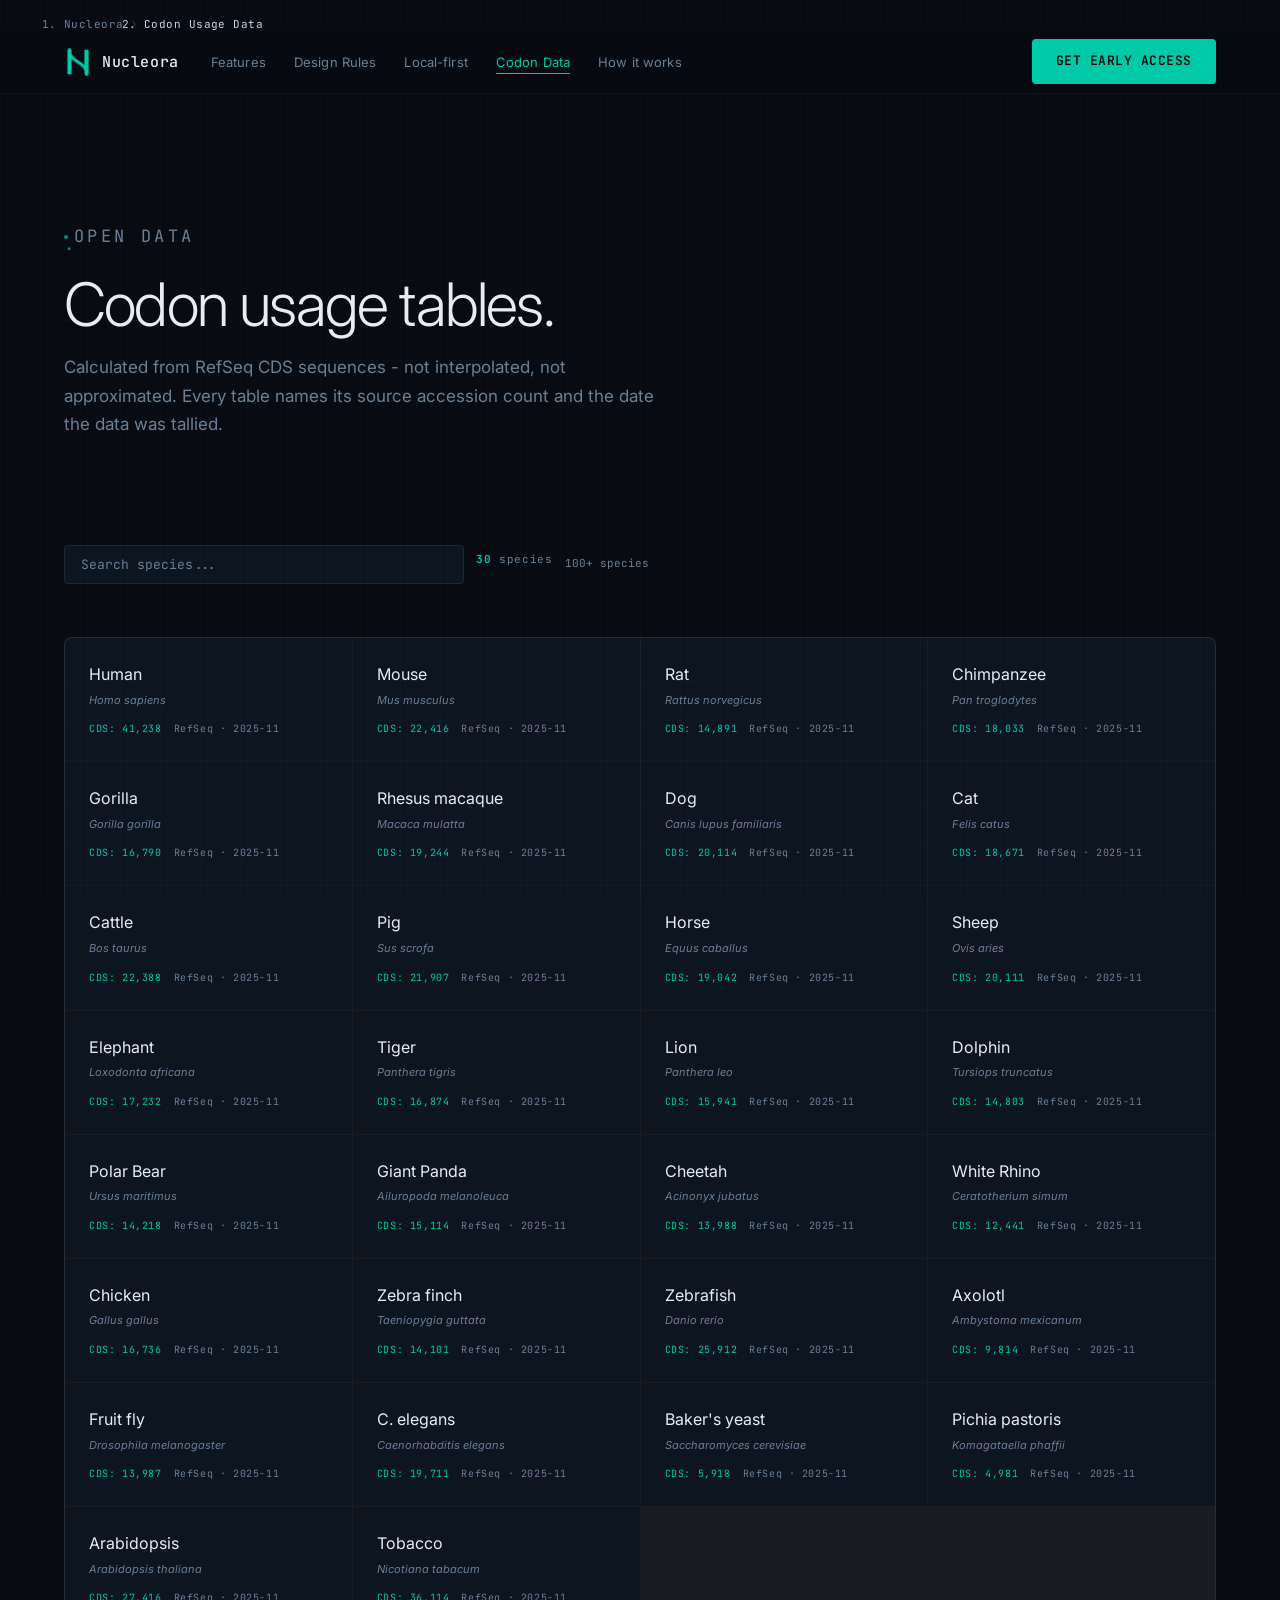
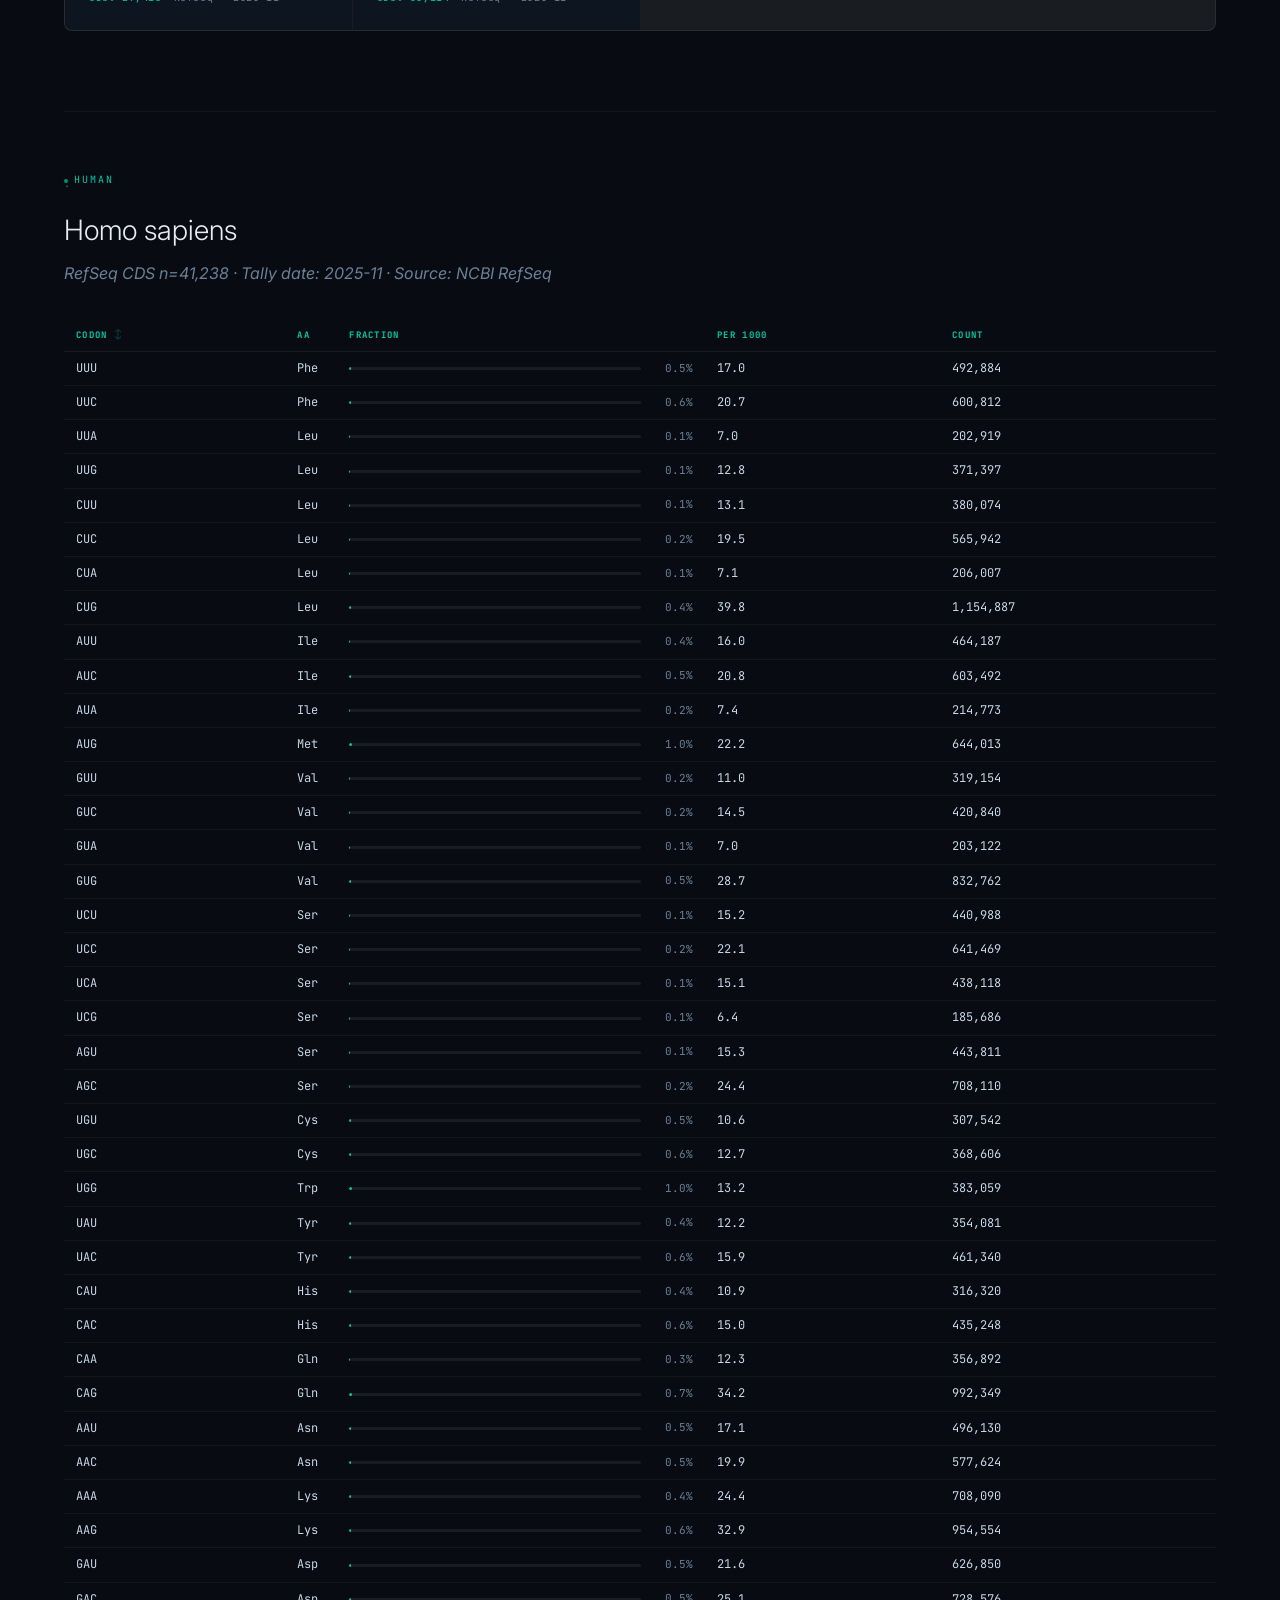
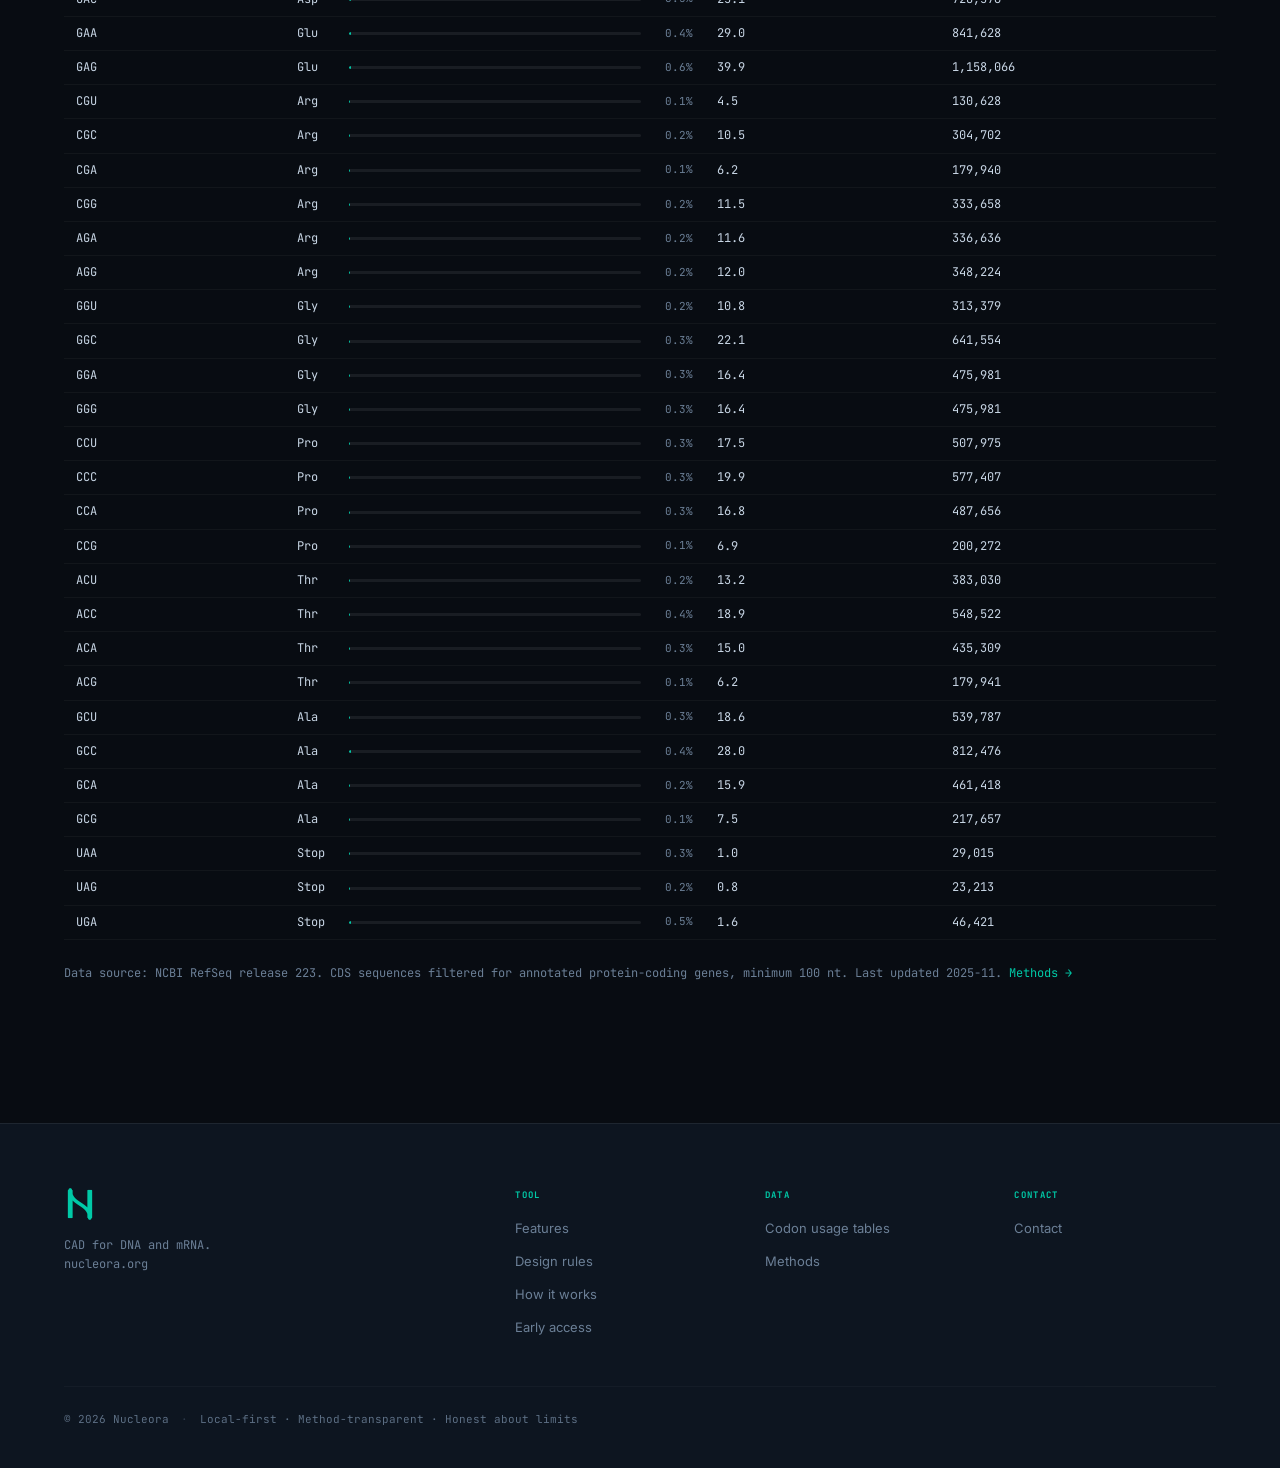
==== commit 7245bd8b: "Fix status bar visibility: fixed positioning above nav, CSS cache busting" ====
--- a/codon-usage/index.html
+++ b/codon-usage/index.html
@@ -22,7 +22,7 @@
   <meta name="robots" content="index, follow">
   <meta name="color-scheme" content="dark">
   <link rel="manifest" href="../manifest.json">
-  <link rel="stylesheet" href="../assets/css/main.css">
+  <link rel="stylesheet" href="../assets/css/main.css?v=2">
   <link rel="preconnect" href="https://fonts.googleapis.com" crossorigin>
   <link href="https://fonts.googleapis.com/css2?family=Inter:wght@300;400;500&family=JetBrains+Mono:wght@400;500&display=swap" rel="stylesheet">
   <style>
--- a/assets/css/main.css
+++ b/assets/css/main.css
@@ -25,6 +25,7 @@
   --ff-mono:  'JetBrains Mono', 'Fira Code', 'Cascadia Code', monospace;
 
   --nav-h:   64px;
+  --status-h: 30px;
   --radius:  4px;
   --radius-lg: 8px;
 
@@ -36,7 +37,7 @@
 html {
   scroll-behavior: smooth;
   font-size: 16px;
-  scroll-padding-top: calc(var(--nav-h) + 16px);
+  scroll-padding-top: calc(var(--nav-h) + var(--status-h) + 16px);
   -webkit-text-size-adjust: 100%;
   text-size-adjust: 100%;
 }
@@ -174,7 +175,7 @@
    ============================================================ */
 .site-nav {
   position: fixed;
-  top: 0; left: 0; right: 0;
+  top: var(--status-h); left: 0; right: 0;
   height: var(--nav-h);
   z-index: 1000;
   background: rgba(8, 12, 18, 0.85);
@@ -281,7 +282,7 @@
   max-width: 1200px;
   margin: 0 auto;
   padding: 0 24px;
-  padding-top: var(--nav-h);
+  padding-top: calc(var(--nav-h) + var(--status-h));
 }
 
 .hero-overline {
@@ -1508,36 +1509,36 @@
 img { height: auto; }
 p + p { margin-top: 12px; }
 
-/* ── ANNOUNCEMENT BANNER — major upgrade #1 ── */
-.announce-bar {
-  position: relative;
+/* ── STATUS BAR ── */
+.status-bar {
+  position: fixed;
+  top: 0; left: 0; right: 0;
+  height: var(--status-h);
   z-index: 1001;
-  background: linear-gradient(90deg, rgba(0,201,167,0.07), rgba(0,201,167,0.03));
-  border-bottom: 1px solid rgba(0,201,167,0.15);
-  padding: 10px 48px 10px 16px;
-  text-align: center;
-  font-family: var(--ff-mono);
-  font-size: 12px;
-  color: var(--text);
-  letter-spacing: 0.03em;
-  transition: height 0.3s, opacity 0.3s;
-}
-.announce-bar a { color: var(--accent); text-decoration: underline; }
-.announce-close {
-  position: absolute;
-  right: 12px; top: 50%;
-  transform: translateY(-50%);
-  background: none;
-  border: none;
-  color: var(--text-dim);
-  font-size: 18px;
-  cursor: pointer;
-  padding: 4px 8px;
-  line-height: 1;
-  transition: color 0.15s;
-}
-.announce-close:hover { color: var(--text-bright); }
-.announce-bar.hidden { display: none; }
+  background: var(--bg-card);
+  border-bottom: 1px solid var(--border);
+  padding: 0 16px;
+  display: flex;
+  align-items: center;
+  justify-content: center;
+  font-family: var(--ff-mono);
+  font-size: 11px;
+  color: var(--text-dim);
+  letter-spacing: 0.06em;
+  text-transform: uppercase;
+}
+.status-bar-inner { display: inline-flex; align-items: center; gap: 0; }
+.status-dot {
+  display: inline-block;
+  width: 6px; height: 6px;
+  background: var(--accent);
+  border-radius: 50%;
+  margin-right: 8px;
+  box-shadow: 0 0 6px var(--accent-glow);
+}
+.status-sep { margin: 0 10px; opacity: 0.3; }
+.status-bar a { color: var(--accent); text-decoration: none; letter-spacing: 0.06em; }
+.status-bar a:hover { color: var(--white); }
 
 /* ── STATS STRIP — major upgrade #2 ── */
 .stats-strip {
@@ -1908,23 +1909,26 @@
 .copy-btn:focus { opacity: 1; }
 .copy-btn.copied { color: var(--accent); border-color: rgba(0,201,167,0.4); }
 
-/* ── DARK/LIGHT TOGGLE — major upgrade #10 ── */
+/* ── DARK/LIGHT TOGGLE ── */
+.nav-right { display: flex; align-items: center; gap: 12px; flex-shrink: 0; }
 .theme-toggle {
   background: none;
   border: 1px solid var(--border);
-  border-radius: 20px;
-  padding: 5px 10px;
+  border-radius: 6px;
+  width: 34px; height: 34px;
   cursor: pointer;
   color: var(--text-dim);
-  font-size: 14px;
-  line-height: 1;
-  transition: border-color 0.15s, color 0.15s;
+  display: flex;
+  align-items: center;
+  justify-content: center;
+  transition: border-color 0.15s, color 0.15s, background 0.15s;
   flex-shrink: 0;
-  display: flex;
-  align-items: center;
-  gap: 5px;
-}
-.theme-toggle:hover { border-color: var(--accent); color: var(--accent); }
+  padding: 0;
+}
+.theme-toggle:hover { border-color: var(--accent); color: var(--accent); background: var(--accent-dim); }
+.theme-icon { display: block; }
+body.light-mode .theme-icon-moon { display: none !important; }
+body.light-mode .theme-icon-sun { display: block !important; }
 body.light-mode {
   --bg: var(--lm-bg);
   --bg-card: var(--lm-bg-card);
@@ -2303,7 +2307,7 @@
 @media print {
   .site-nav, .hero-video-wrap, .hero-scroll-hint,
   #film-modal, .back-to-top, .scroll-progress,
-  .page-loader, .shortcuts-overlay, .announce-bar,
+  .page-loader, .shortcuts-overlay, .status-bar,
   .mobile-cta-bar, .nav-toggle, .nav-cta,
   .newsletter-section { display: none !important; }
   body { background: #fff; color: #111; }
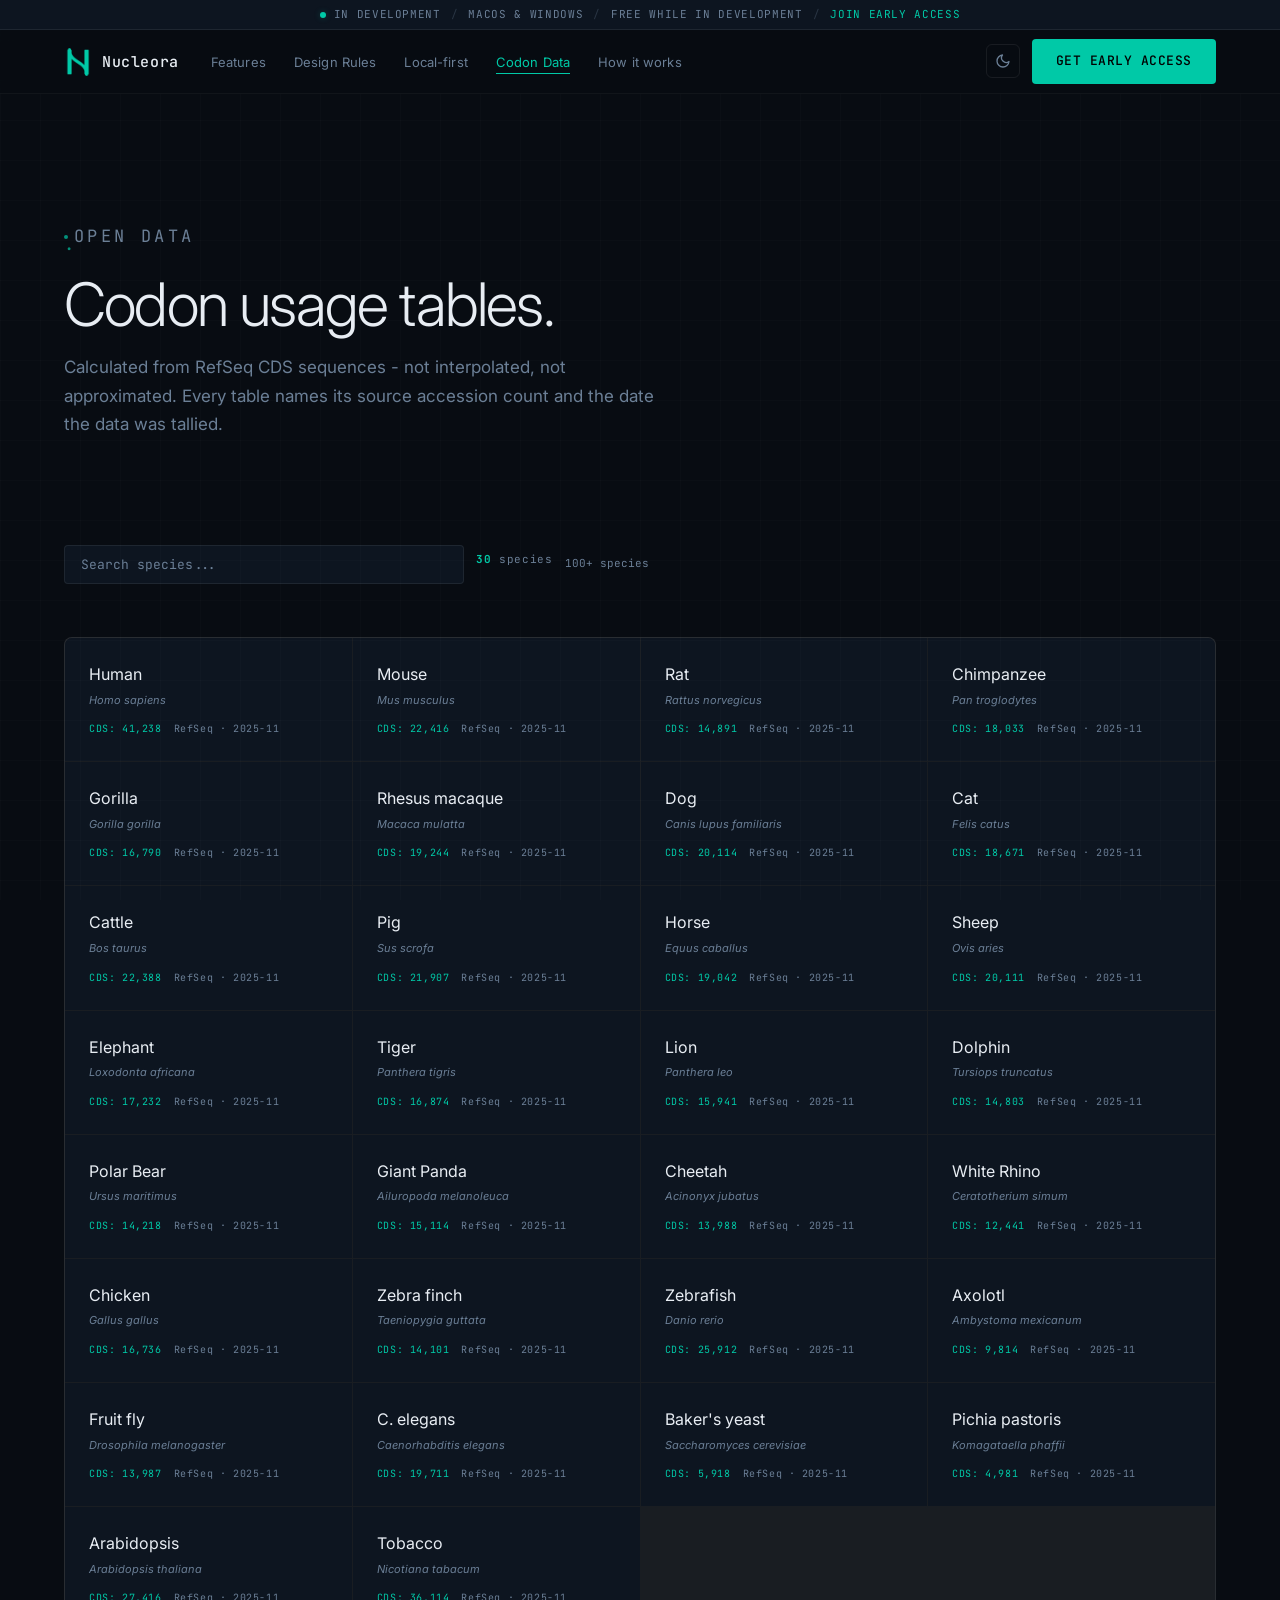
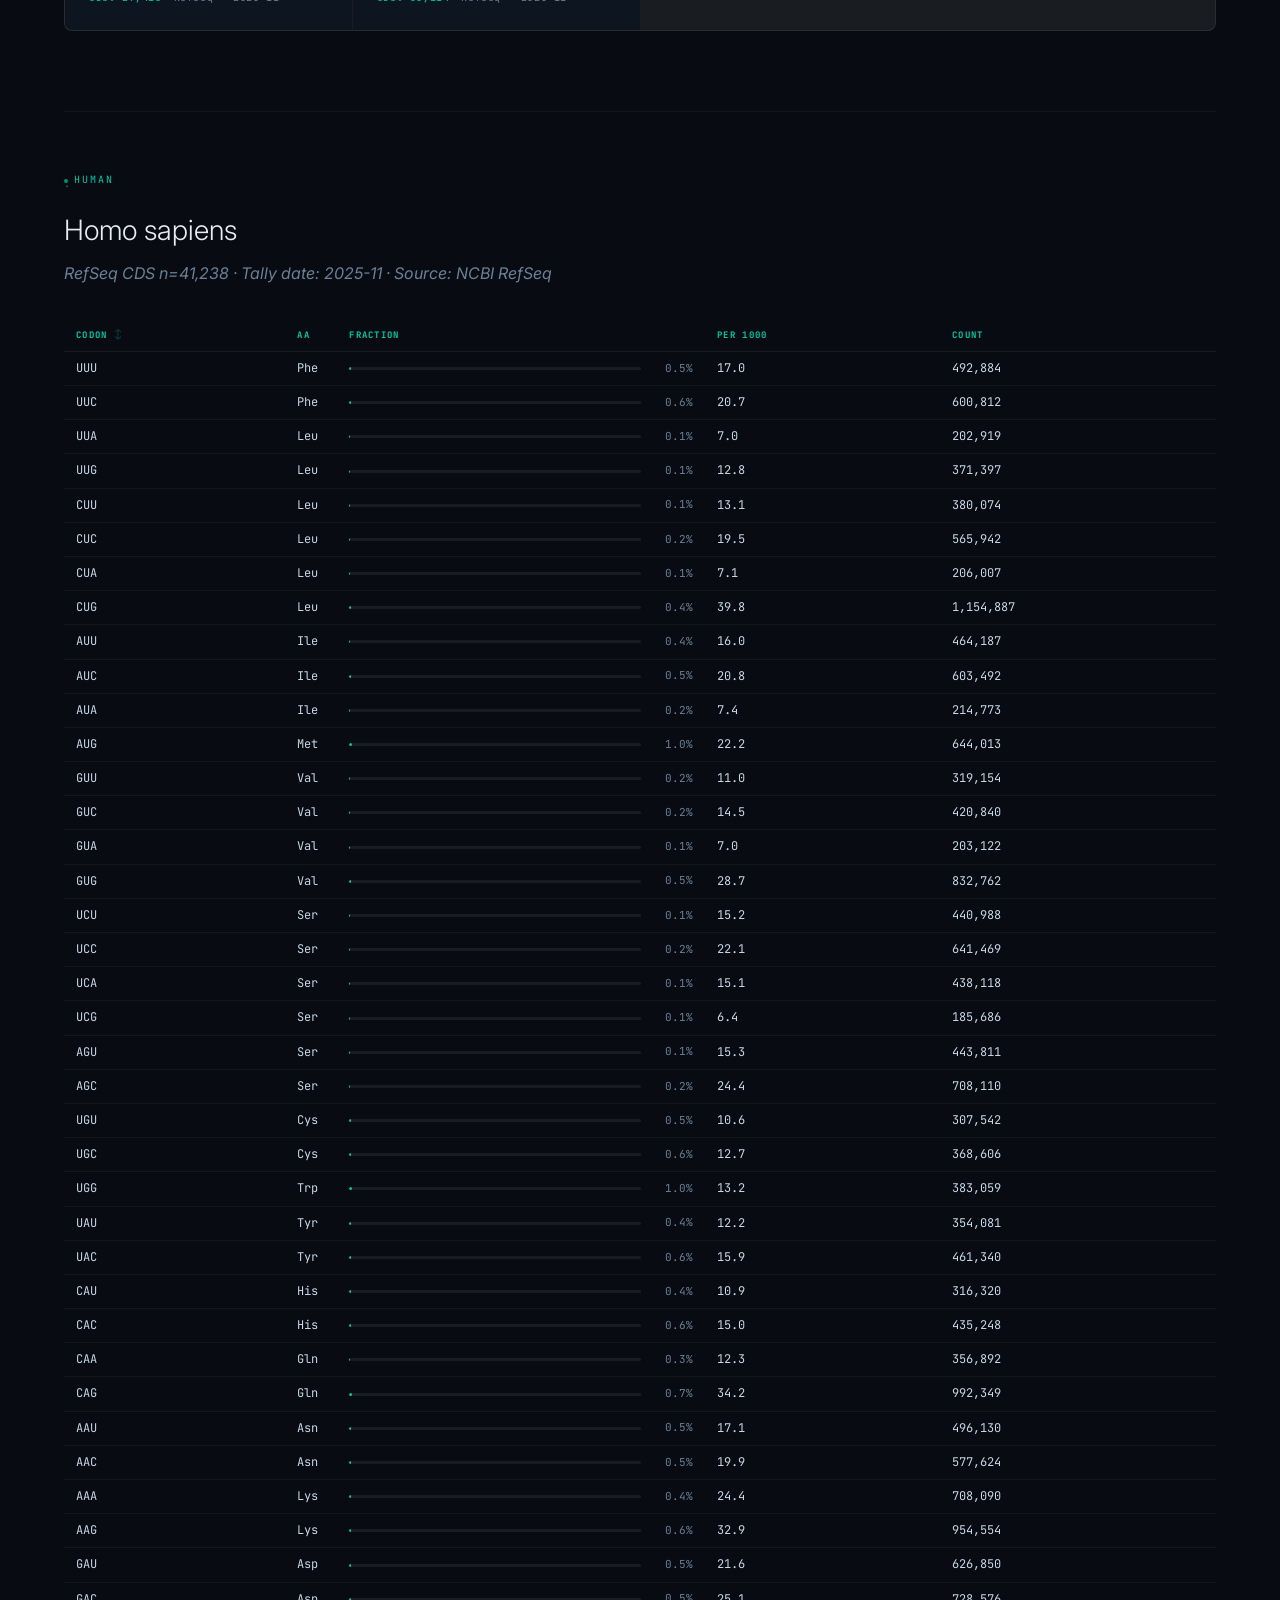
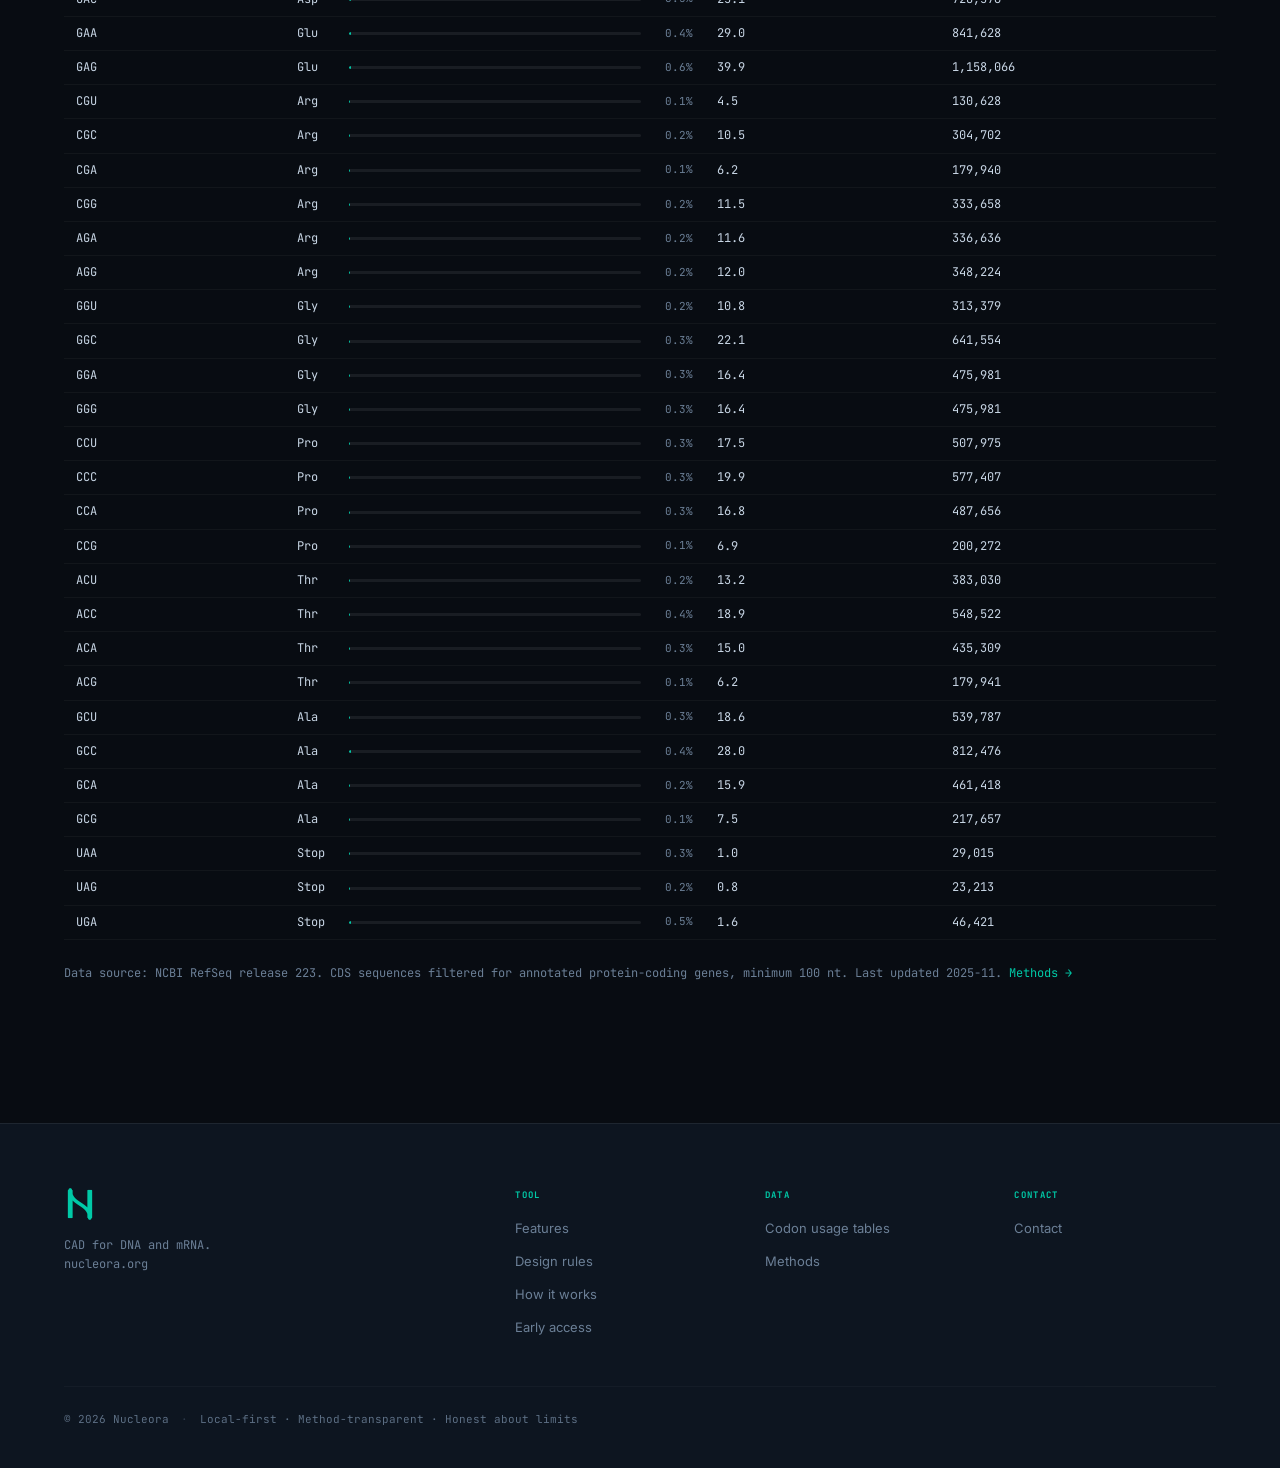
==== commit af227166: "Add status bar and theme toggle to all pages, remove duplicate hero overline" ====
--- a/codon-usage/index.html
+++ b/codon-usage/index.html
@@ -127,6 +127,9 @@
   </script>
 </head>
 <body>
+<div class="status-bar" role="banner">
+  <span class="status-bar-inner"><span class="status-dot"></span>In development<span class="status-sep">/</span>macOS & Windows<span class="status-sep">/</span>Free while in development<span class="status-sep">/</span><a href="../index.html#newsletter">Join early access</a></span>
+</div>
 <div class="scroll-progress" id="scrollProgress" role="progressbar" aria-label="Page scroll progress" aria-valuenow="0" aria-valuemin="0" aria-valuemax="100"></div>
 <a class="skip-link" href="#main-content">Skip to content</a>
 
@@ -143,7 +146,13 @@
       <li><a href="./index.html" aria-current="page">Codon Data</a></li>
       <li><a href="../how-it-works.html">How it works</a></li>
     </ul>
-    <a href="../index.html#newsletter" class="nav-cta btn-primary">Get early access</a>
+    <div class="nav-right">
+      <button class="theme-toggle" id="themeToggle" aria-label="Toggle light/dark mode" type="button" title="Toggle dark/light mode">
+        <svg class="theme-icon theme-icon-moon" width="16" height="16" viewBox="0 0 24 24" fill="none" stroke="currentColor" stroke-width="2" stroke-linecap="round" stroke-linejoin="round"><path d="M21 12.79A9 9 0 1111.21 3a7 7 0 009.79 9.79z"/></svg>
+        <svg class="theme-icon theme-icon-sun" width="16" height="16" viewBox="0 0 24 24" fill="none" stroke="currentColor" stroke-width="2" stroke-linecap="round" stroke-linejoin="round" style="display:none"><circle cx="12" cy="12" r="5"/><line x1="12" y1="1" x2="12" y2="3"/><line x1="12" y1="21" x2="12" y2="23"/><line x1="4.22" y1="4.22" x2="5.64" y2="5.64"/><line x1="18.36" y1="18.36" x2="19.78" y2="19.78"/><line x1="1" y1="12" x2="3" y2="12"/><line x1="21" y1="12" x2="23" y2="12"/><line x1="4.22" y1="19.78" x2="5.64" y2="18.36"/><line x1="18.36" y1="5.64" x2="19.78" y2="4.22"/></svg>
+      </button>
+      <a href="../index.html#newsletter" class="nav-cta btn-primary">Get early access</a>
+    </div>
     <button type="button" class="nav-toggle" id="navToggle" aria-label="Menu" aria-expanded="false">
       <span></span><span></span><span></span>
     </button>
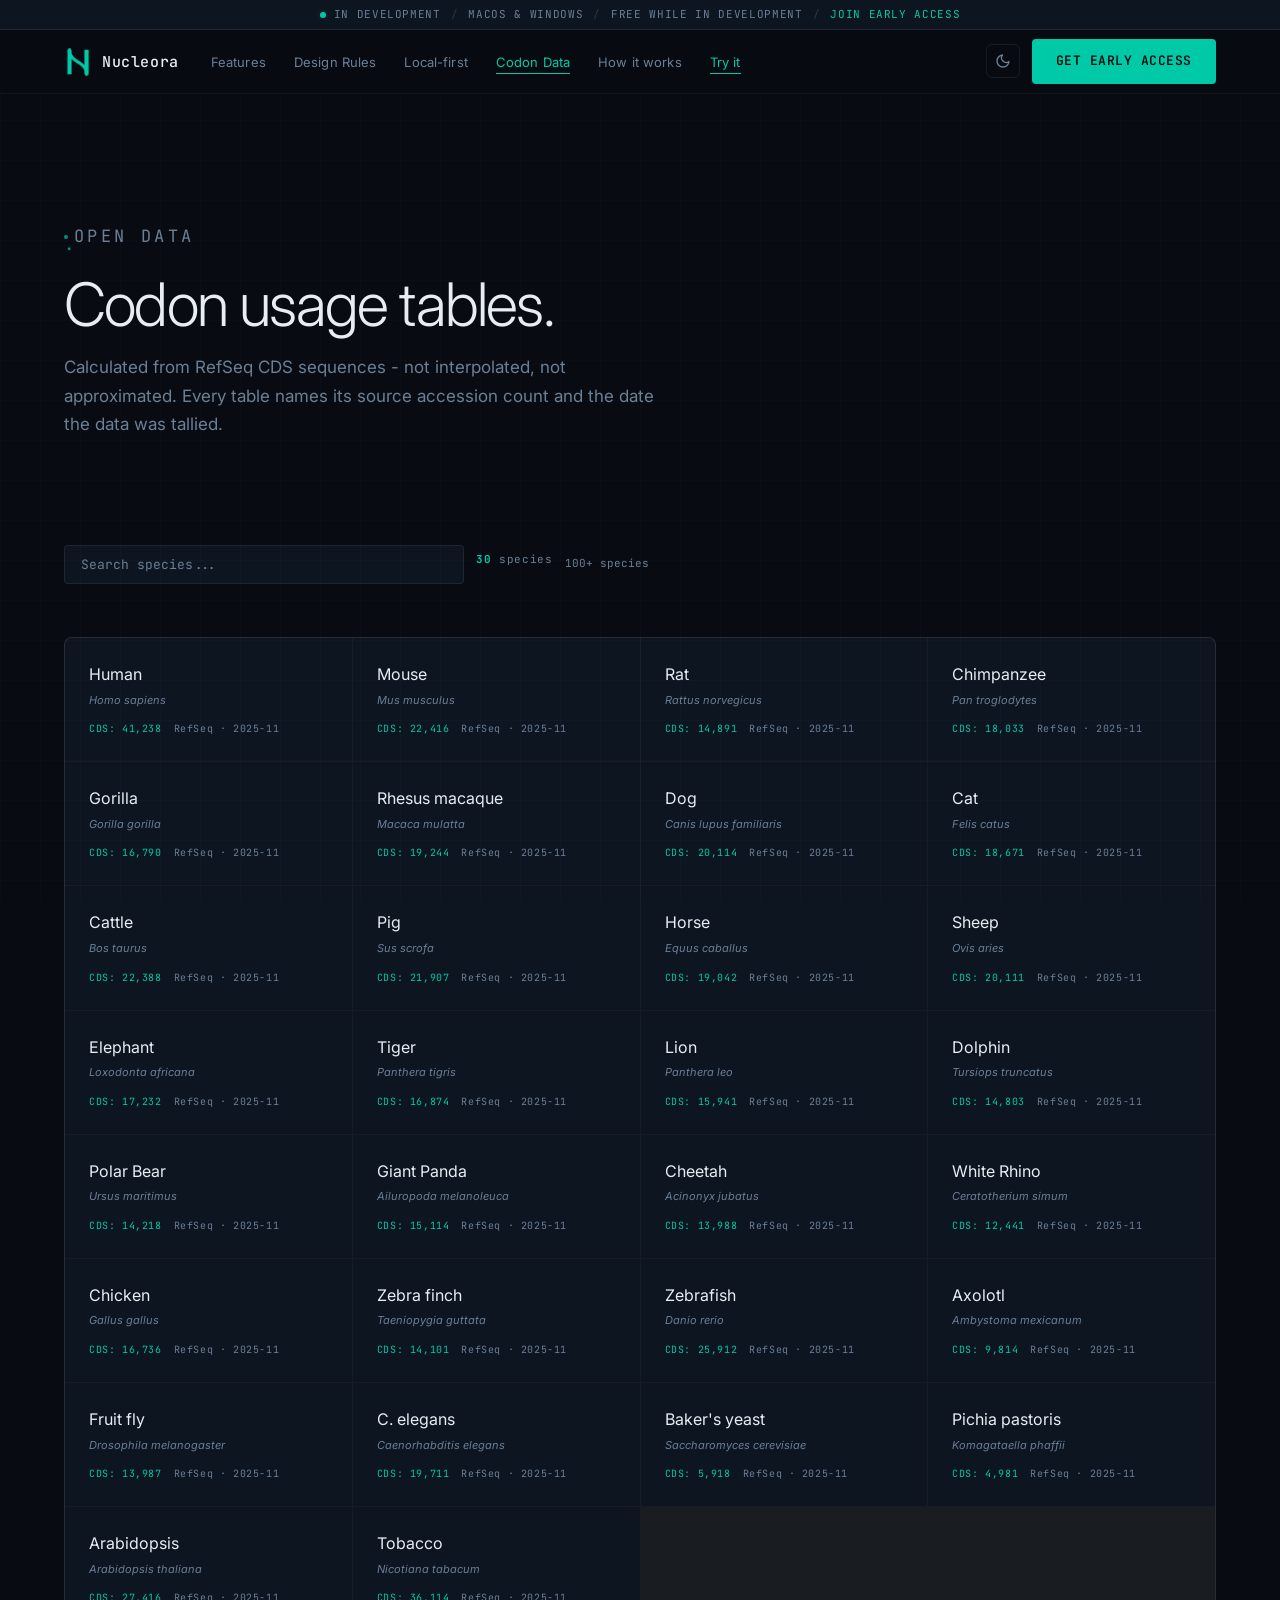
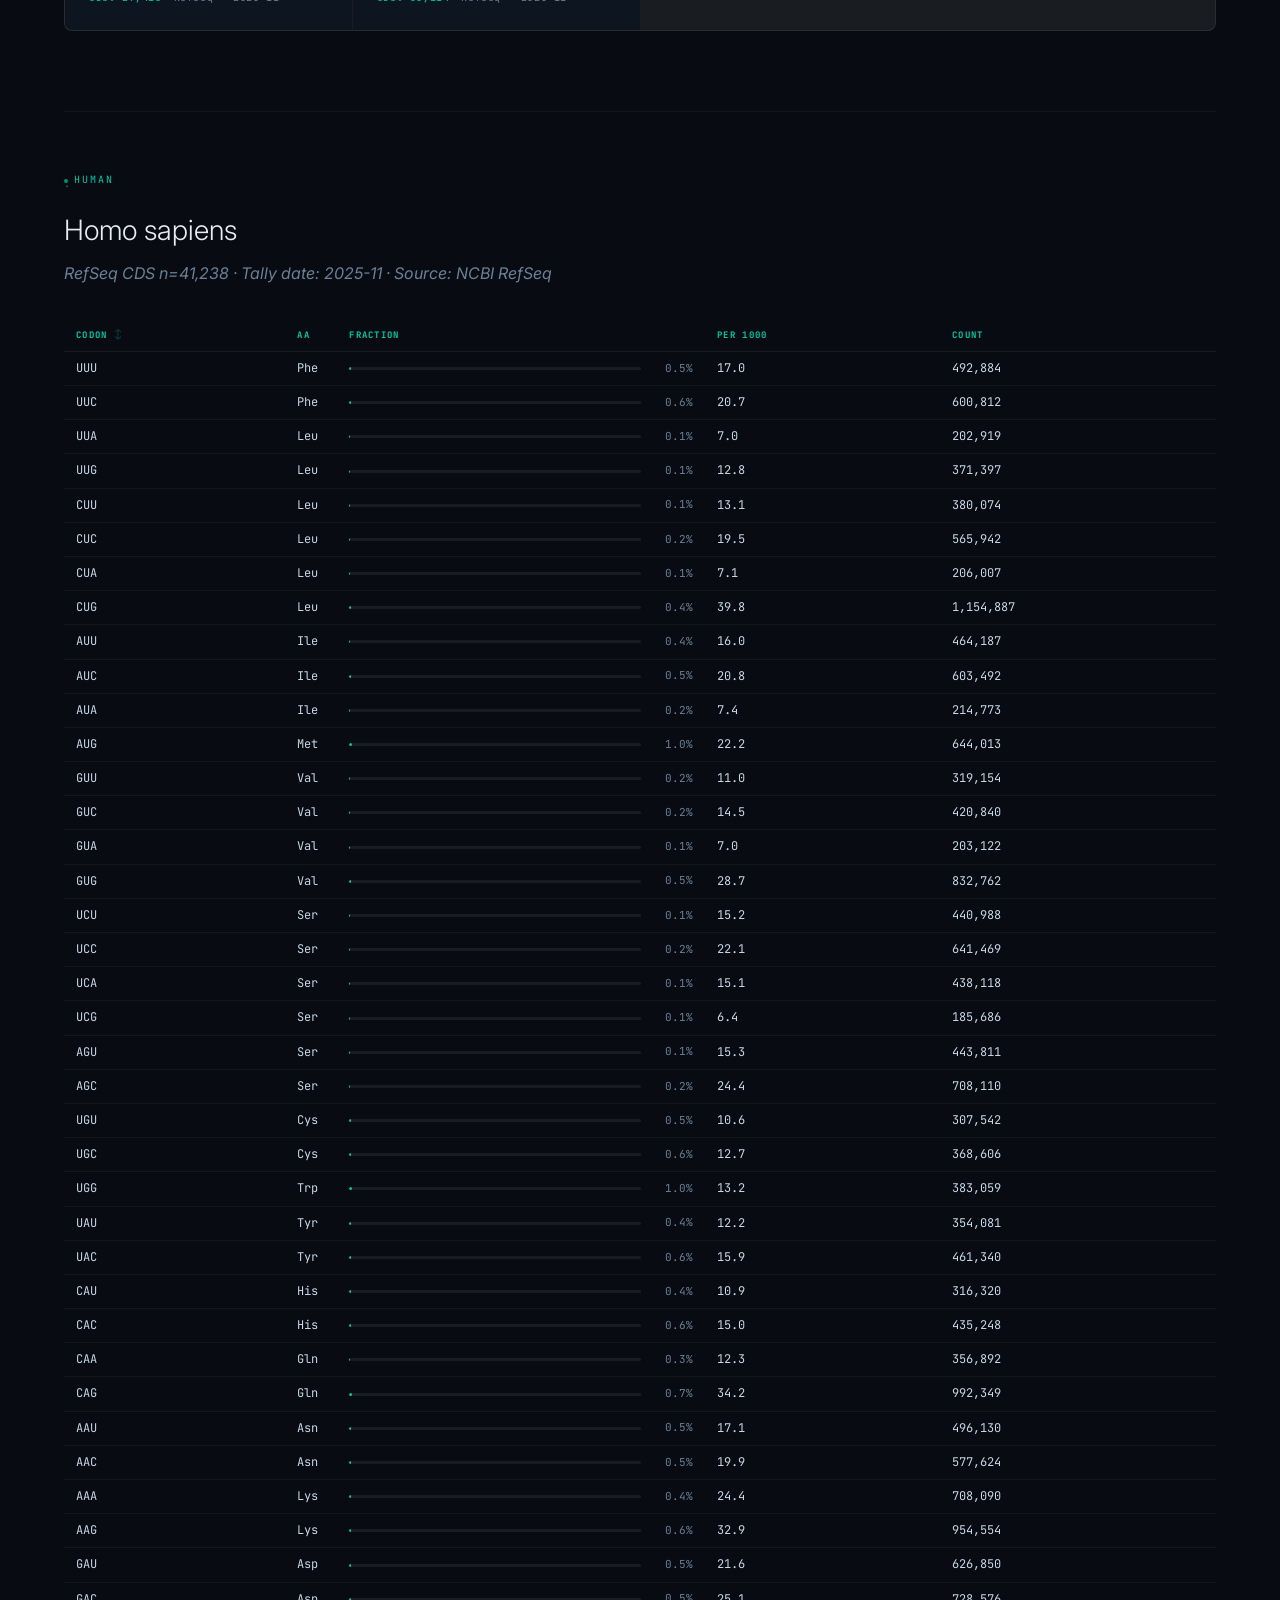
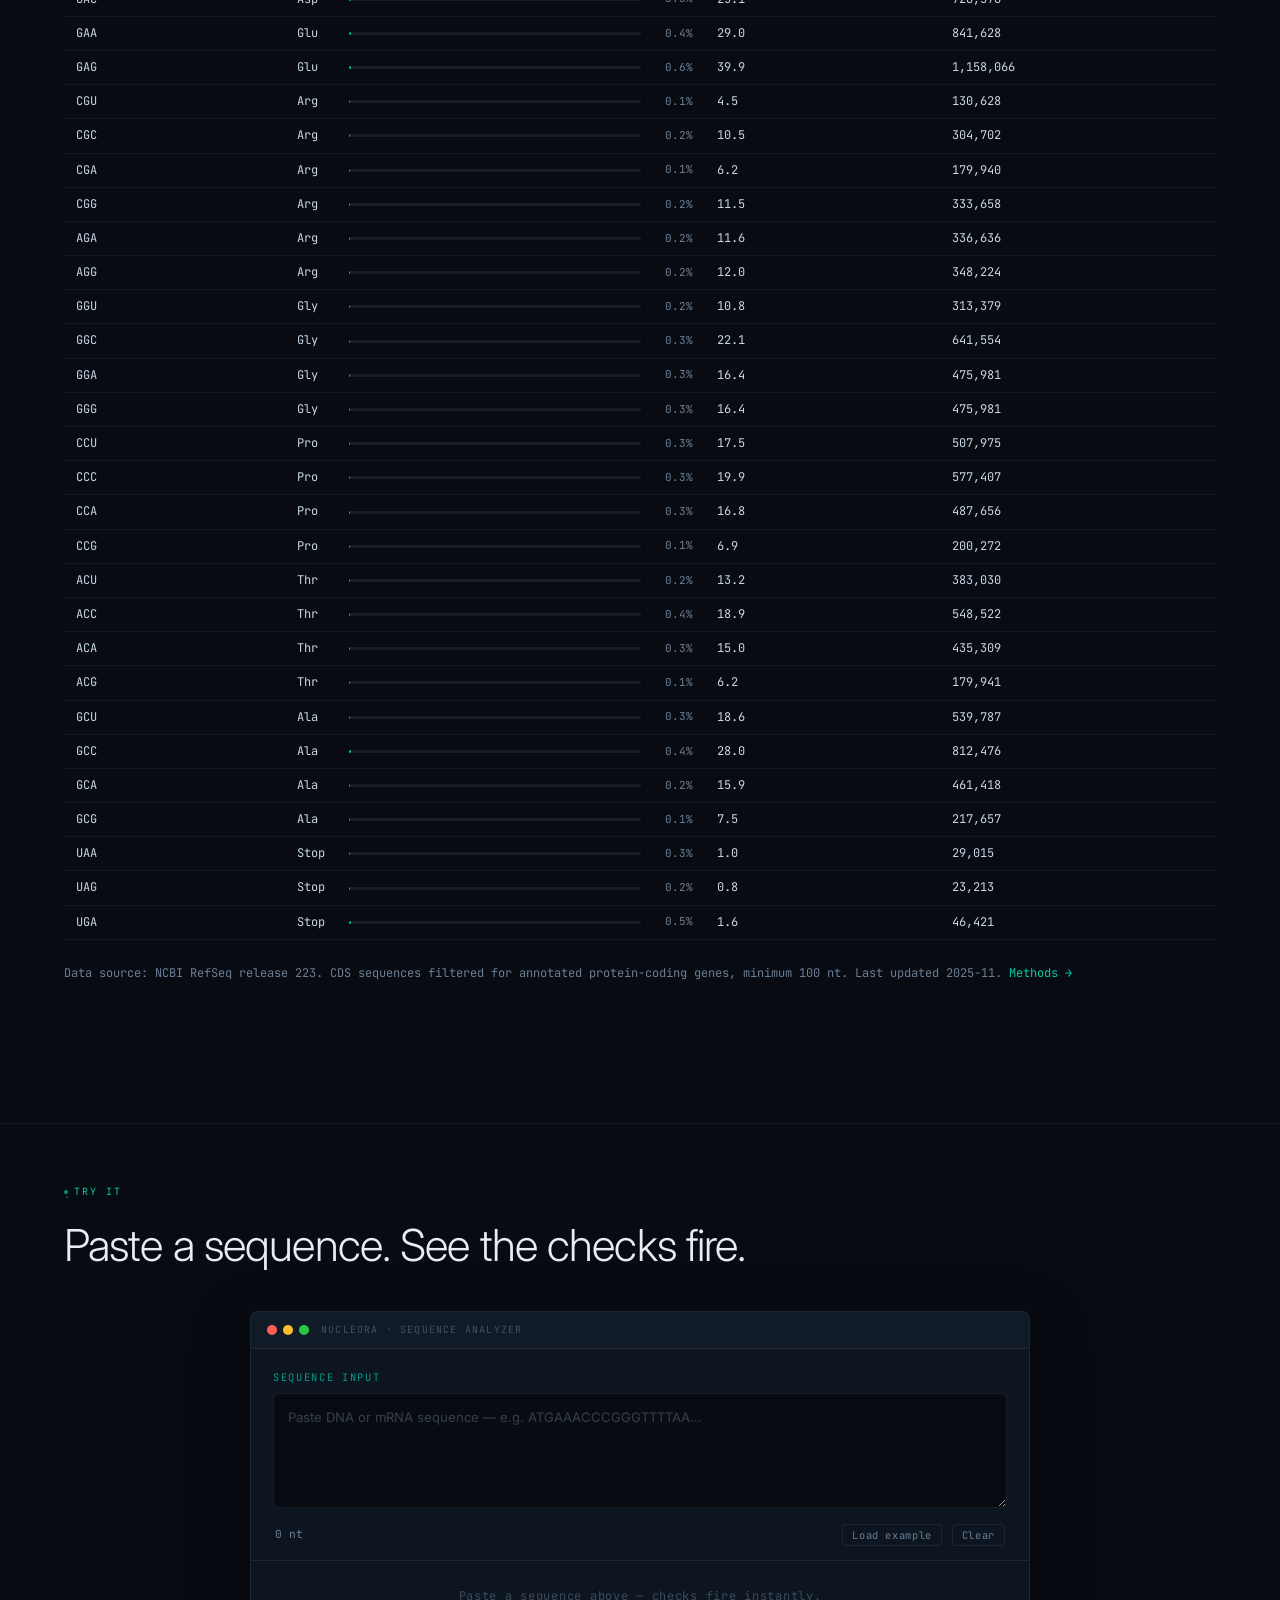
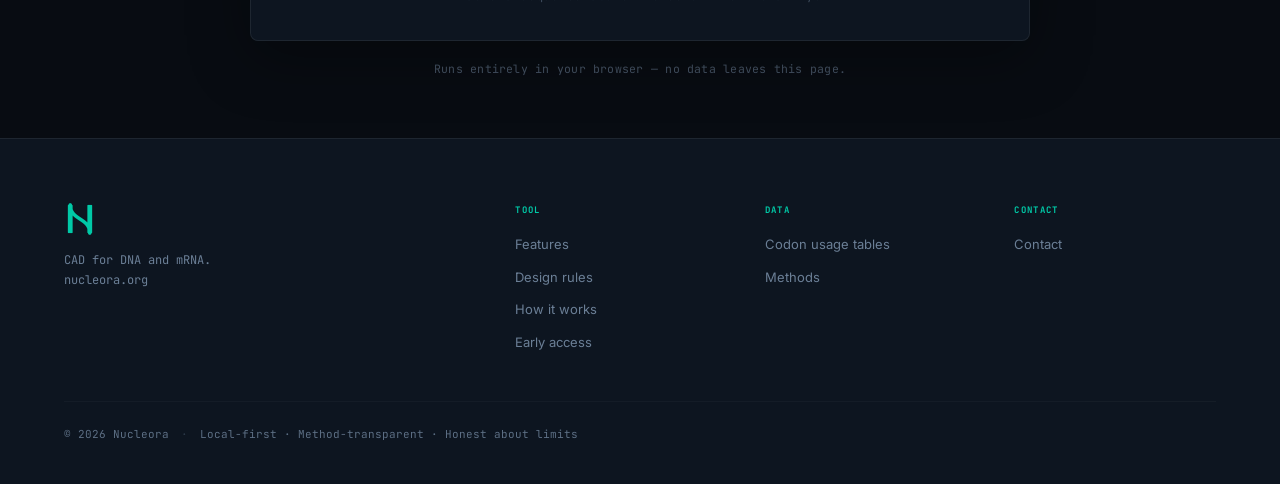
==== commit 0ee78916: "Improve Try It widget: terminal chrome, more DRC checks, GC bar; embed on all secondary pages" ====
--- a/codon-usage/index.html
+++ b/codon-usage/index.html
@@ -1,7 +1,6 @@
 <!DOCTYPE html>
 <html lang="en">
 <head>
-  <meta name="robots" content="noindex, nofollow">
   <meta charset="UTF-8">
   <meta name="viewport" content="width=device-width, initial-scale=1.0">
   <title>Codon Usage Tables - Nucleora</title>
@@ -145,6 +144,7 @@
       <li><a href="../index.html#local">Local-first</a></li>
       <li><a href="./index.html" aria-current="page">Codon Data</a></li>
       <li><a href="../how-it-works.html">How it works</a></li>
+      <li><a href="#try-it">Try it</a></li>
     </ul>
     <div class="nav-right">
       <button class="theme-toggle" id="themeToggle" aria-label="Toggle light/dark mode" type="button" title="Toggle dark/light mode">
@@ -425,6 +425,39 @@
     </section>
   </div>
 </section>
+
+<!-- TRY IT -->
+<section class="seq-analyzer-compact-section" id="try-it" aria-label="Live sequence analyzer">
+  <div class="container">
+    <p class="section-label mono">TRY IT</p>
+    <h2 class="section-heading">Paste a sequence. See the checks fire.</h2>
+    <div class="seq-analyzer" role="region" aria-label="Live sequence analyzer">
+      <div class="seq-analyzer-chrome" aria-hidden="true">
+        <span class="seq-chrome-dot seq-chrome-dot--red"></span>
+        <span class="seq-chrome-dot seq-chrome-dot--yellow"></span>
+        <span class="seq-chrome-dot seq-chrome-dot--green"></span>
+        <span class="seq-chrome-label mono">NUCLEORA · SEQUENCE ANALYZER</span>
+      </div>
+      <div class="seq-analyzer-input-wrap">
+        <label class="seq-analyzer-label mono" for="seqInputCU">SEQUENCE INPUT</label>
+        <div class="seq-input-row">
+          <textarea id="seqInputCU" class="seq-input seqInput" placeholder="Paste DNA or mRNA sequence — e.g. ATGAAACCCGGGTTTTAA…" rows="4" maxlength="2000" spellcheck="false" autocorrect="off" autocapitalize="characters" aria-label="Sequence input"></textarea>
+        </div>
+        <div class="seq-input-meta mono">
+          <span class="seq-len">0 nt</span>
+          <span class="seq-type-badge"></span>
+          <button type="button" class="seq-example-btn seqExampleBtn">Load example</button>
+          <button type="button" class="seq-clear-btn seqClearBtn">Clear</button>
+        </div>
+      </div>
+      <div class="seq-results" aria-live="polite">
+        <div class="seq-results-empty mono"><span>Paste a sequence above — checks fire instantly.</span></div>
+      </div>
+    </div>
+    <p class="seq-analyzer-disc mono center">Runs entirely in your browser — no data leaves this page.</p>
+  </div>
+</section>
+
 </main>
 
 <footer class="site-footer">
@@ -460,6 +493,7 @@
 </footer>
 
 <script src="../assets/js/main.js?v=2" defer></script>
+<script src="../assets/js/analyzer.js" defer></script>
 <script>
   // Species search filter
   const searchInput = document.getElementById('speciesSearch');
--- a/assets/css/main.css
+++ b/assets/css/main.css
@@ -2782,3 +2782,54 @@
 @media (max-width: 480px) {
   .nucleora-toast { font-size: 0.7rem; max-width: 90vw; white-space: normal; text-align: center; }
 }
+
+/* ── SEQUENCE ANALYZER — TERMINAL CHROME ── */
+.seq-analyzer-chrome {
+  display: flex;
+  align-items: center;
+  gap: 6px;
+  padding: 10px 16px;
+  border-bottom: 1px solid var(--border);
+  background: var(--bg-card-2, rgba(255,255,255,0.03));
+}
+.seq-chrome-dot {
+  width: 10px;
+  height: 10px;
+  border-radius: 50%;
+  flex-shrink: 0;
+}
+.seq-chrome-dot--red    { background: #ff5f57; }
+.seq-chrome-dot--yellow { background: #febc2e; }
+.seq-chrome-dot--green  { background: #28c840; }
+.seq-chrome-label {
+  font-size: 0.62rem;
+  letter-spacing: 0.12em;
+  color: var(--text-dim);
+  opacity: 0.55;
+  margin-left: 6px;
+}
+
+/* ── GC BAR ── */
+.seq-gc-bar {
+  height: 3px;
+  background: var(--border);
+  border-radius: 2px;
+  margin-top: 5px;
+  width: 80px;
+  overflow: hidden;
+}
+.seq-gc-bar-fill {
+  height: 100%;
+  border-radius: 2px;
+  transition: width 0.4s ease, background 0.3s ease;
+}
+
+/* ── COMPACT ANALYZER (secondary pages) ── */
+.seq-analyzer-compact .seq-analyzer {
+  max-width: 100%;
+}
+.seq-analyzer-compact-section {
+  background: var(--bg);
+  padding: 60px 0;
+  border-top: 1px solid var(--border-dim);
+}
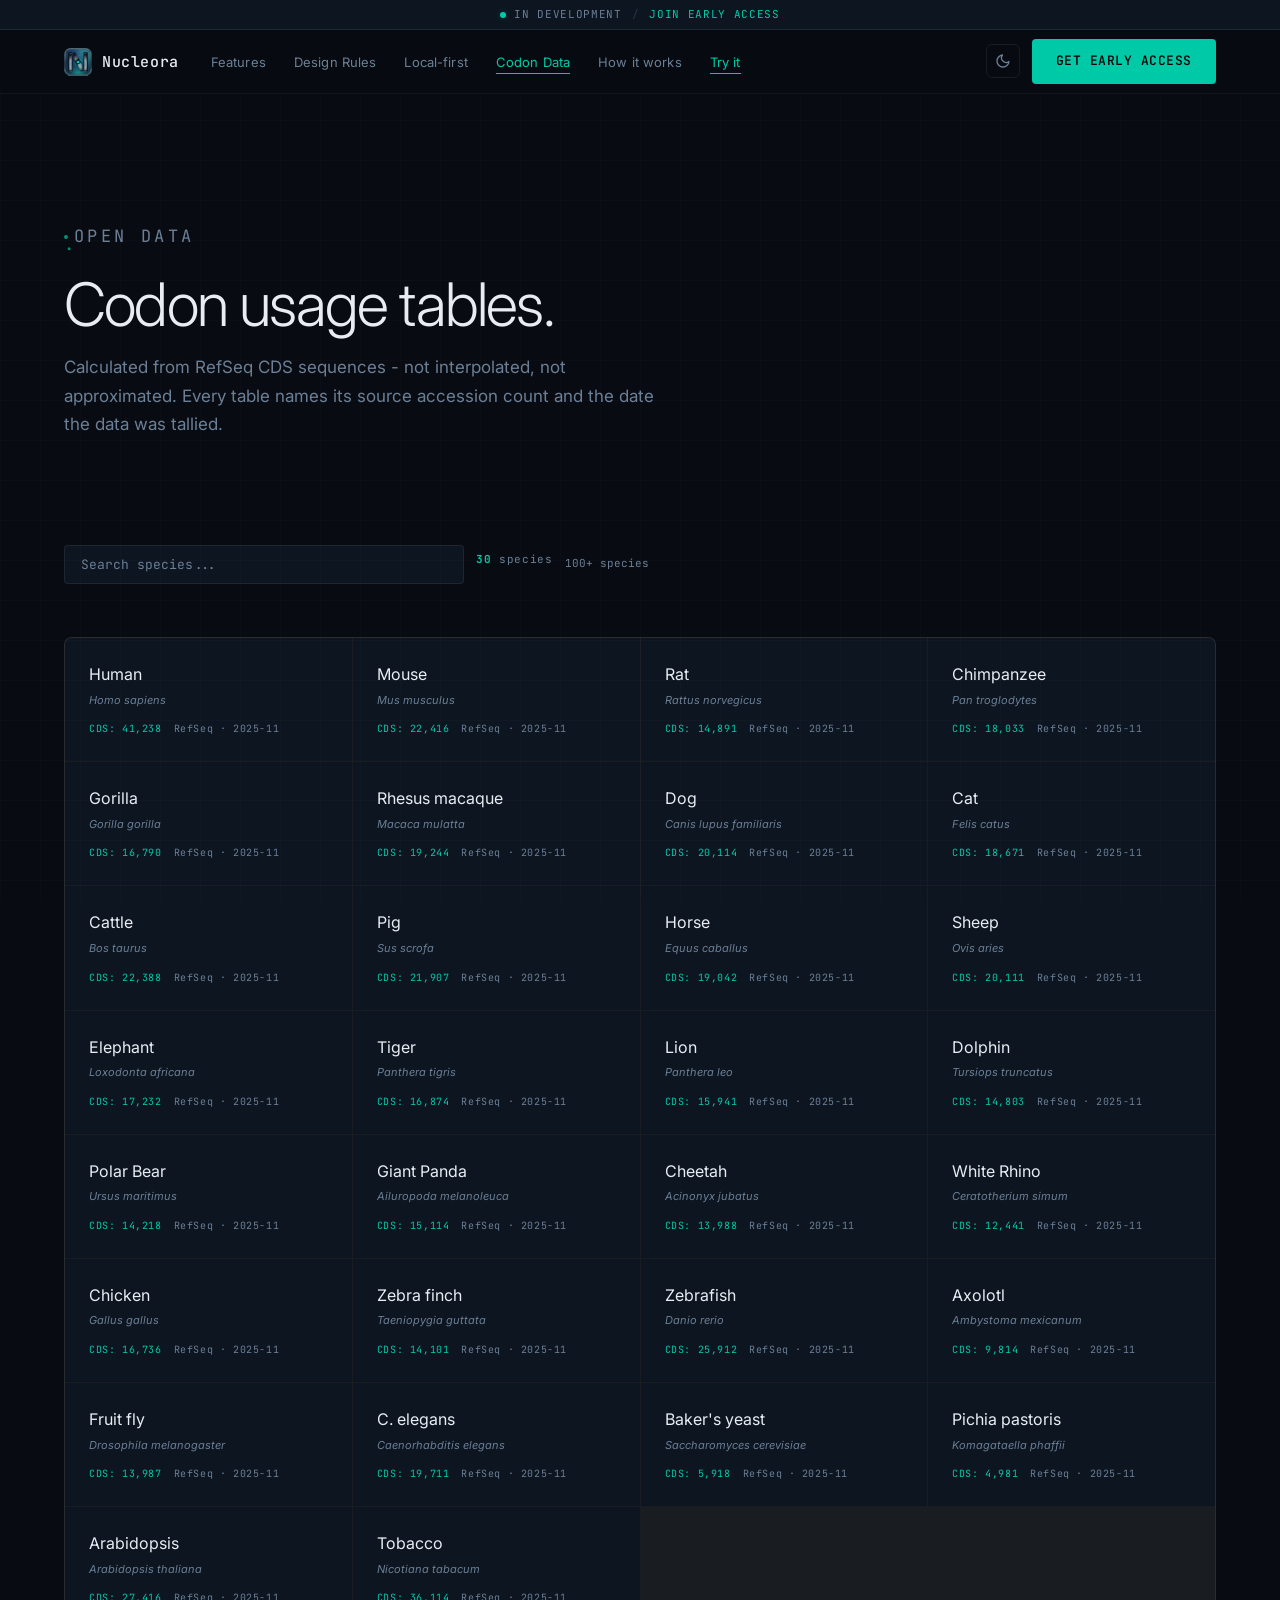
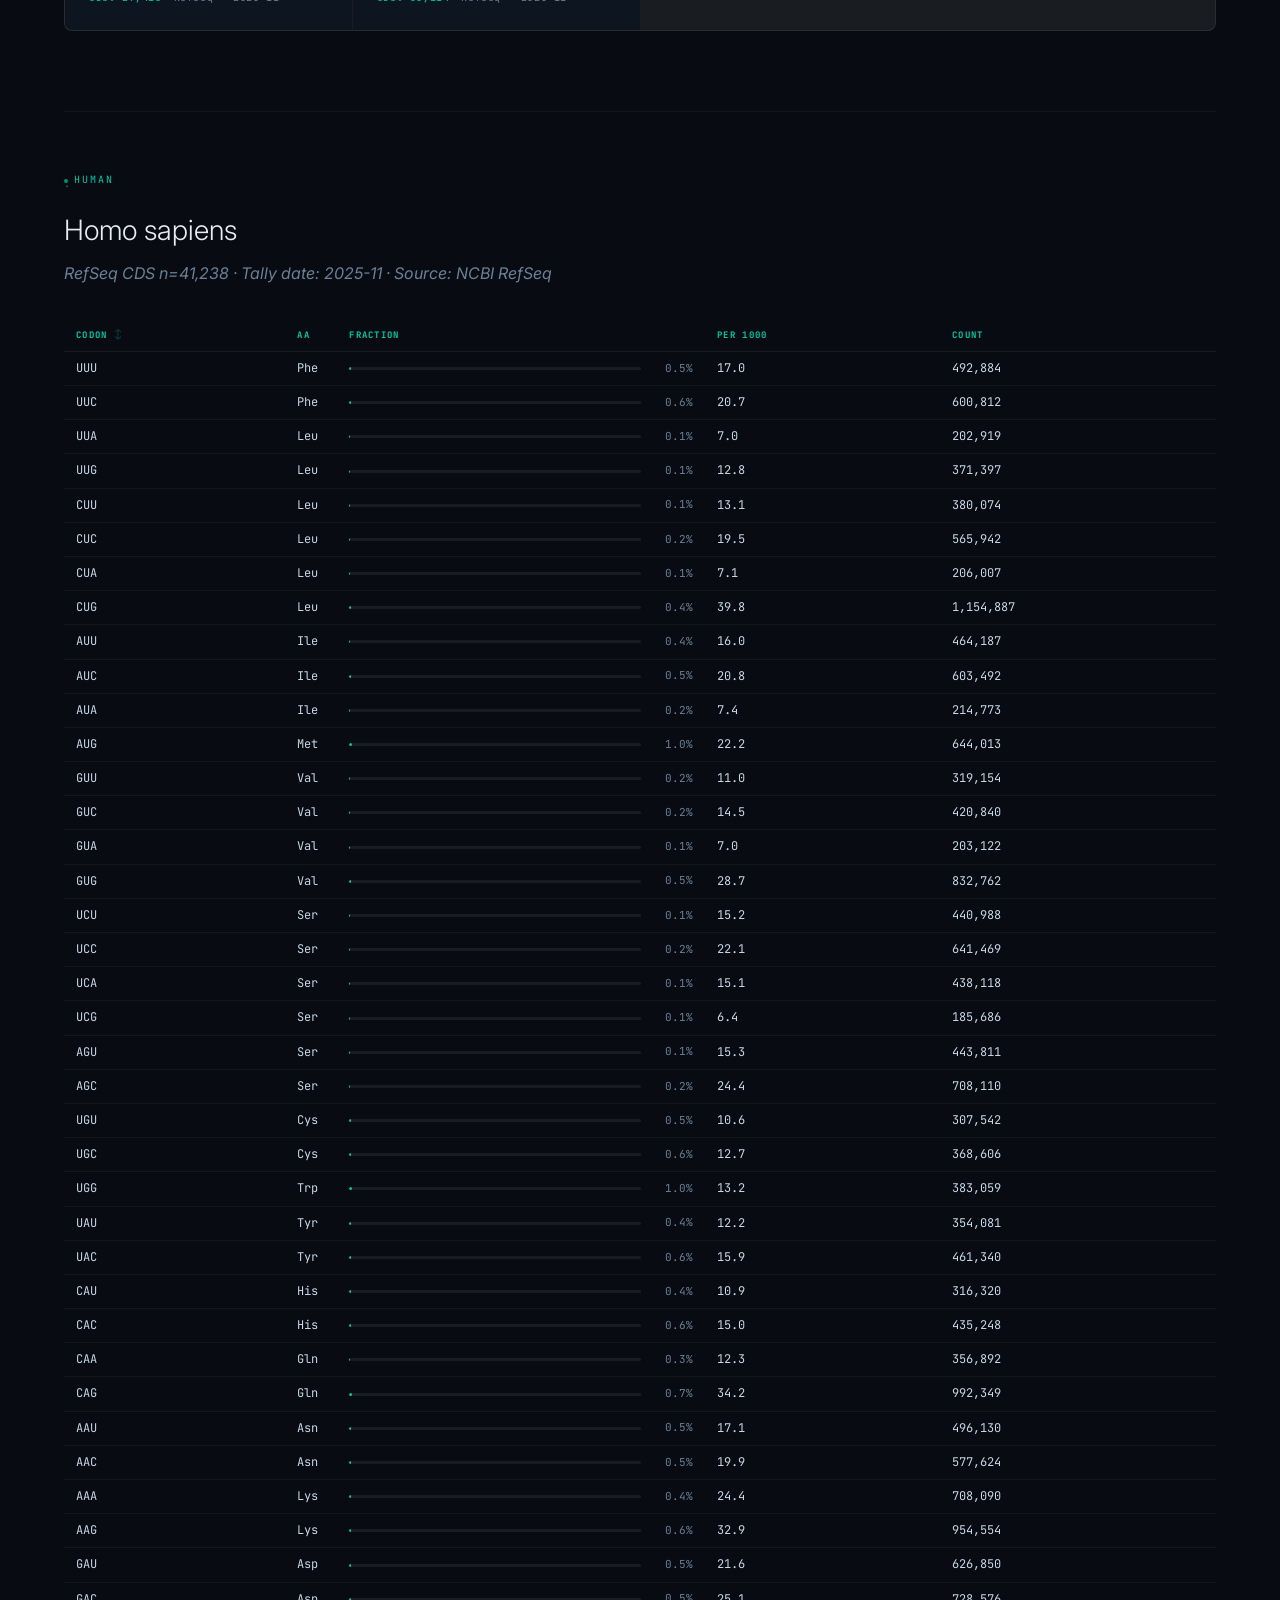
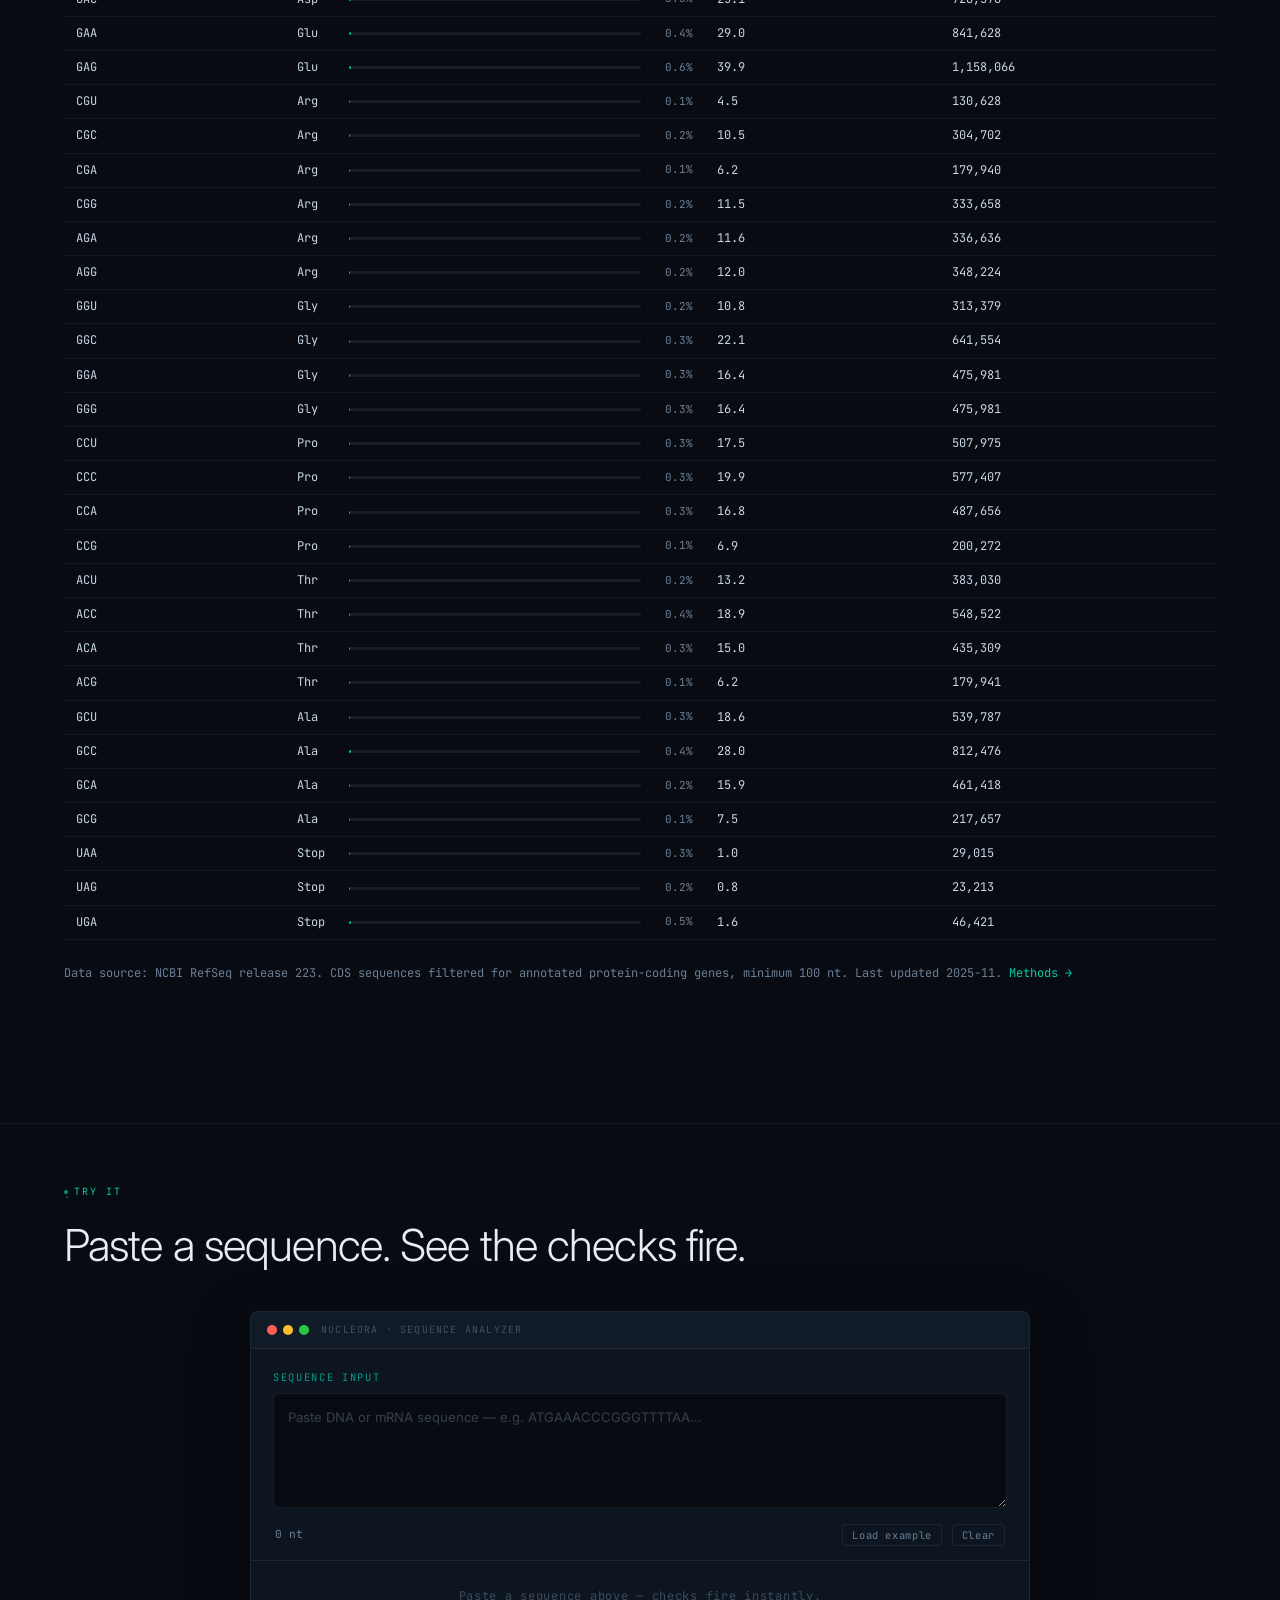
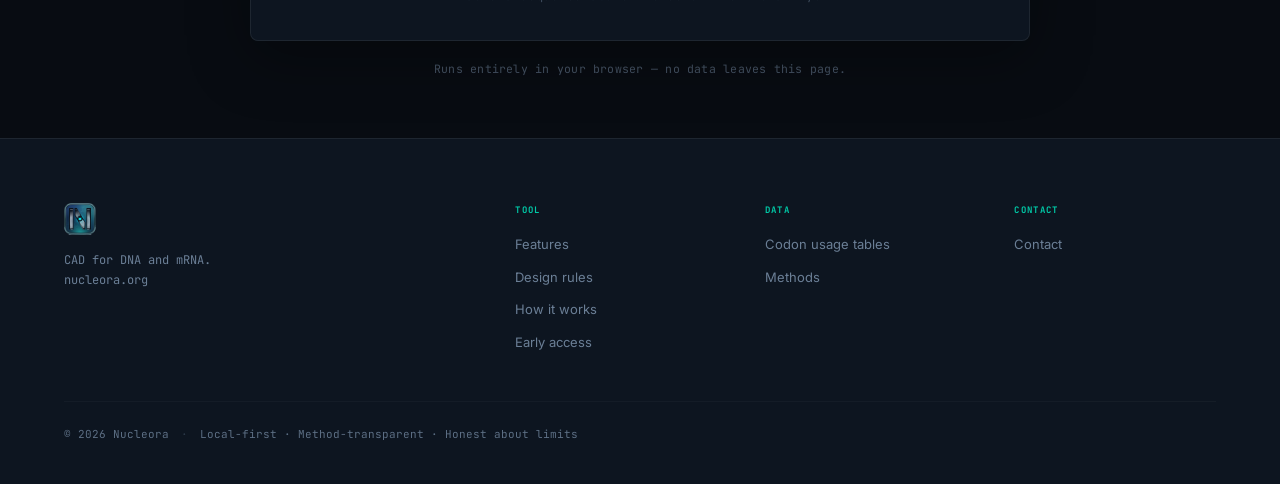
==== commit 2174e2cf: "Replace logo with 3D Gemini-rendered N icon - New 3D app icon: three-bar N with cyan glow, metallic " ====
--- a/codon-usage/index.html
+++ b/codon-usage/index.html
@@ -127,7 +127,7 @@
 </head>
 <body>
 <div class="status-bar" role="banner">
-  <span class="status-bar-inner"><span class="status-dot"></span>In development<span class="status-sep">/</span>macOS & Windows<span class="status-sep">/</span>Free while in development<span class="status-sep">/</span><a href="../index.html#newsletter">Join early access</a></span>
+  <span class="status-bar-inner"><span class="status-dot"></span>In development<span class="status-sep">/</span><a href="../index.html#newsletter">Join early access</a></span>
 </div>
 <div class="scroll-progress" id="scrollProgress" role="progressbar" aria-label="Page scroll progress" aria-valuenow="0" aria-valuemin="0" aria-valuemax="100"></div>
 <a class="skip-link" href="#main-content">Skip to content</a>
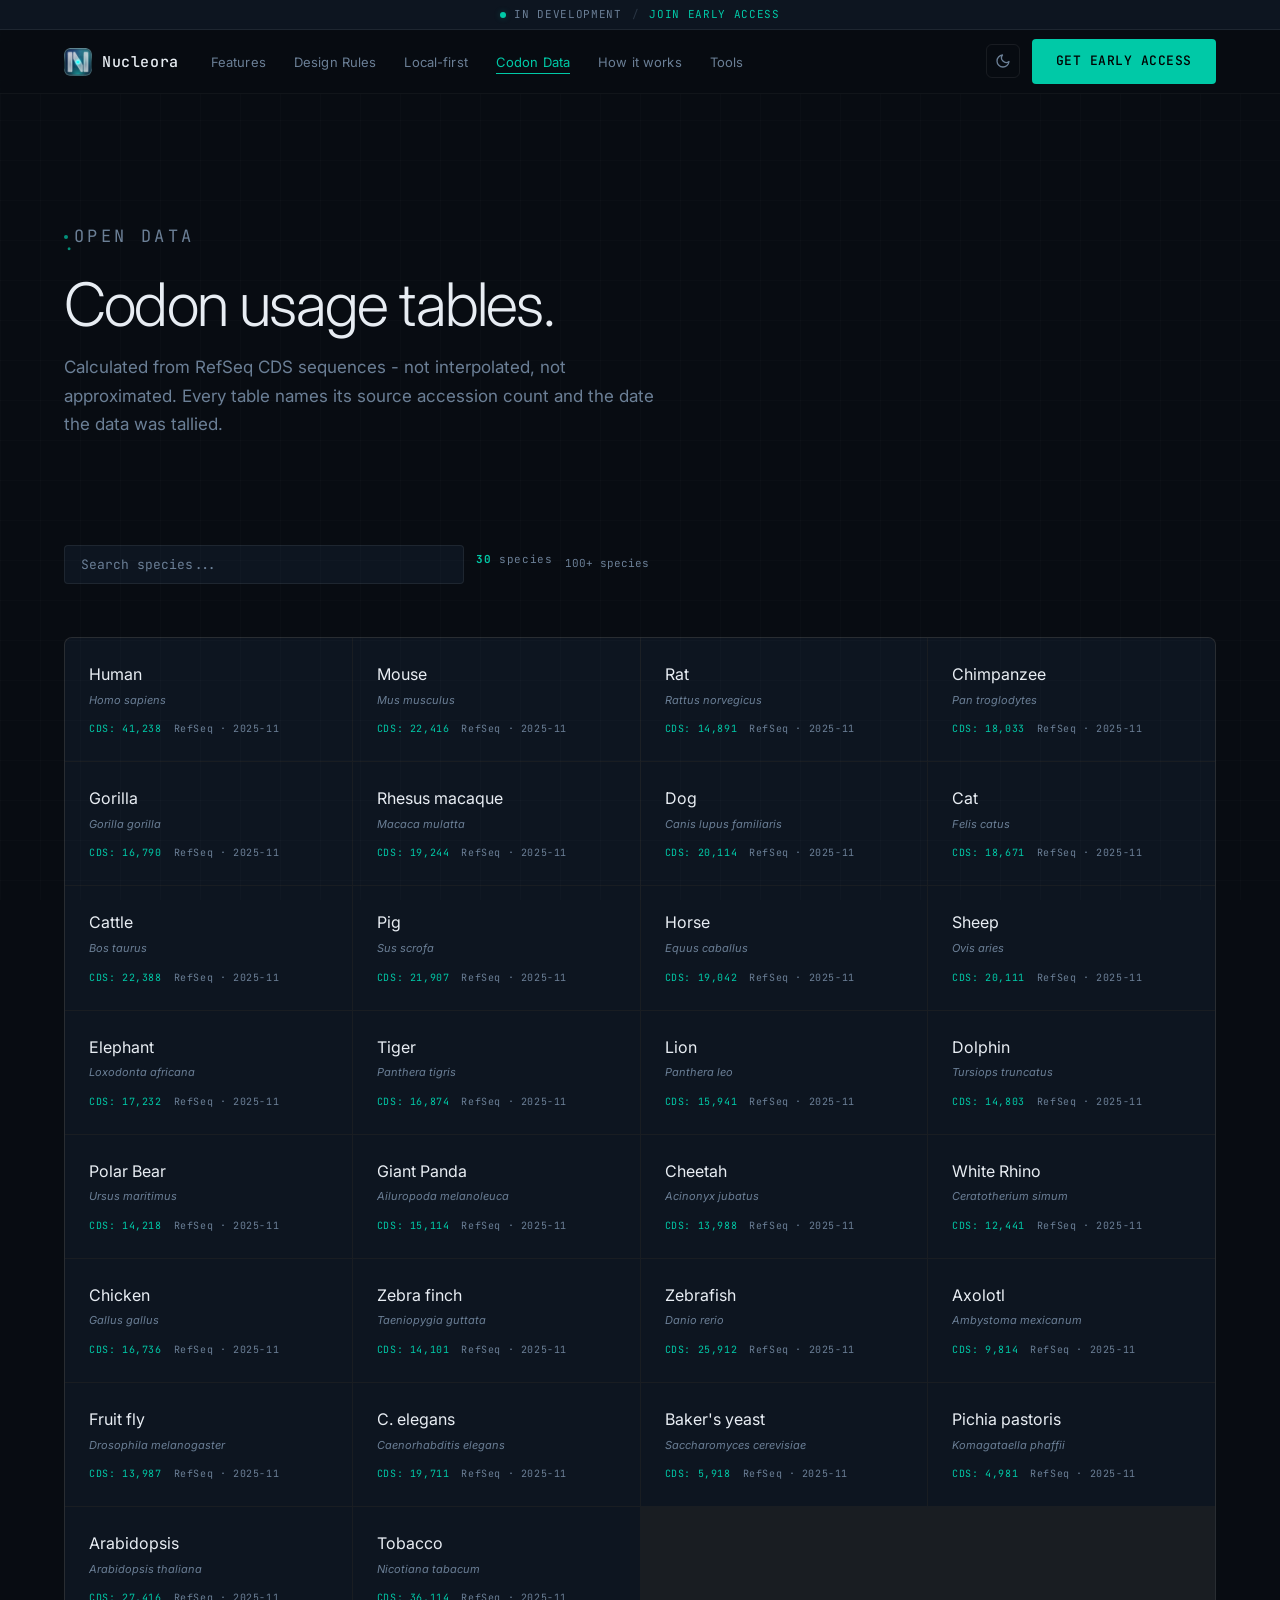
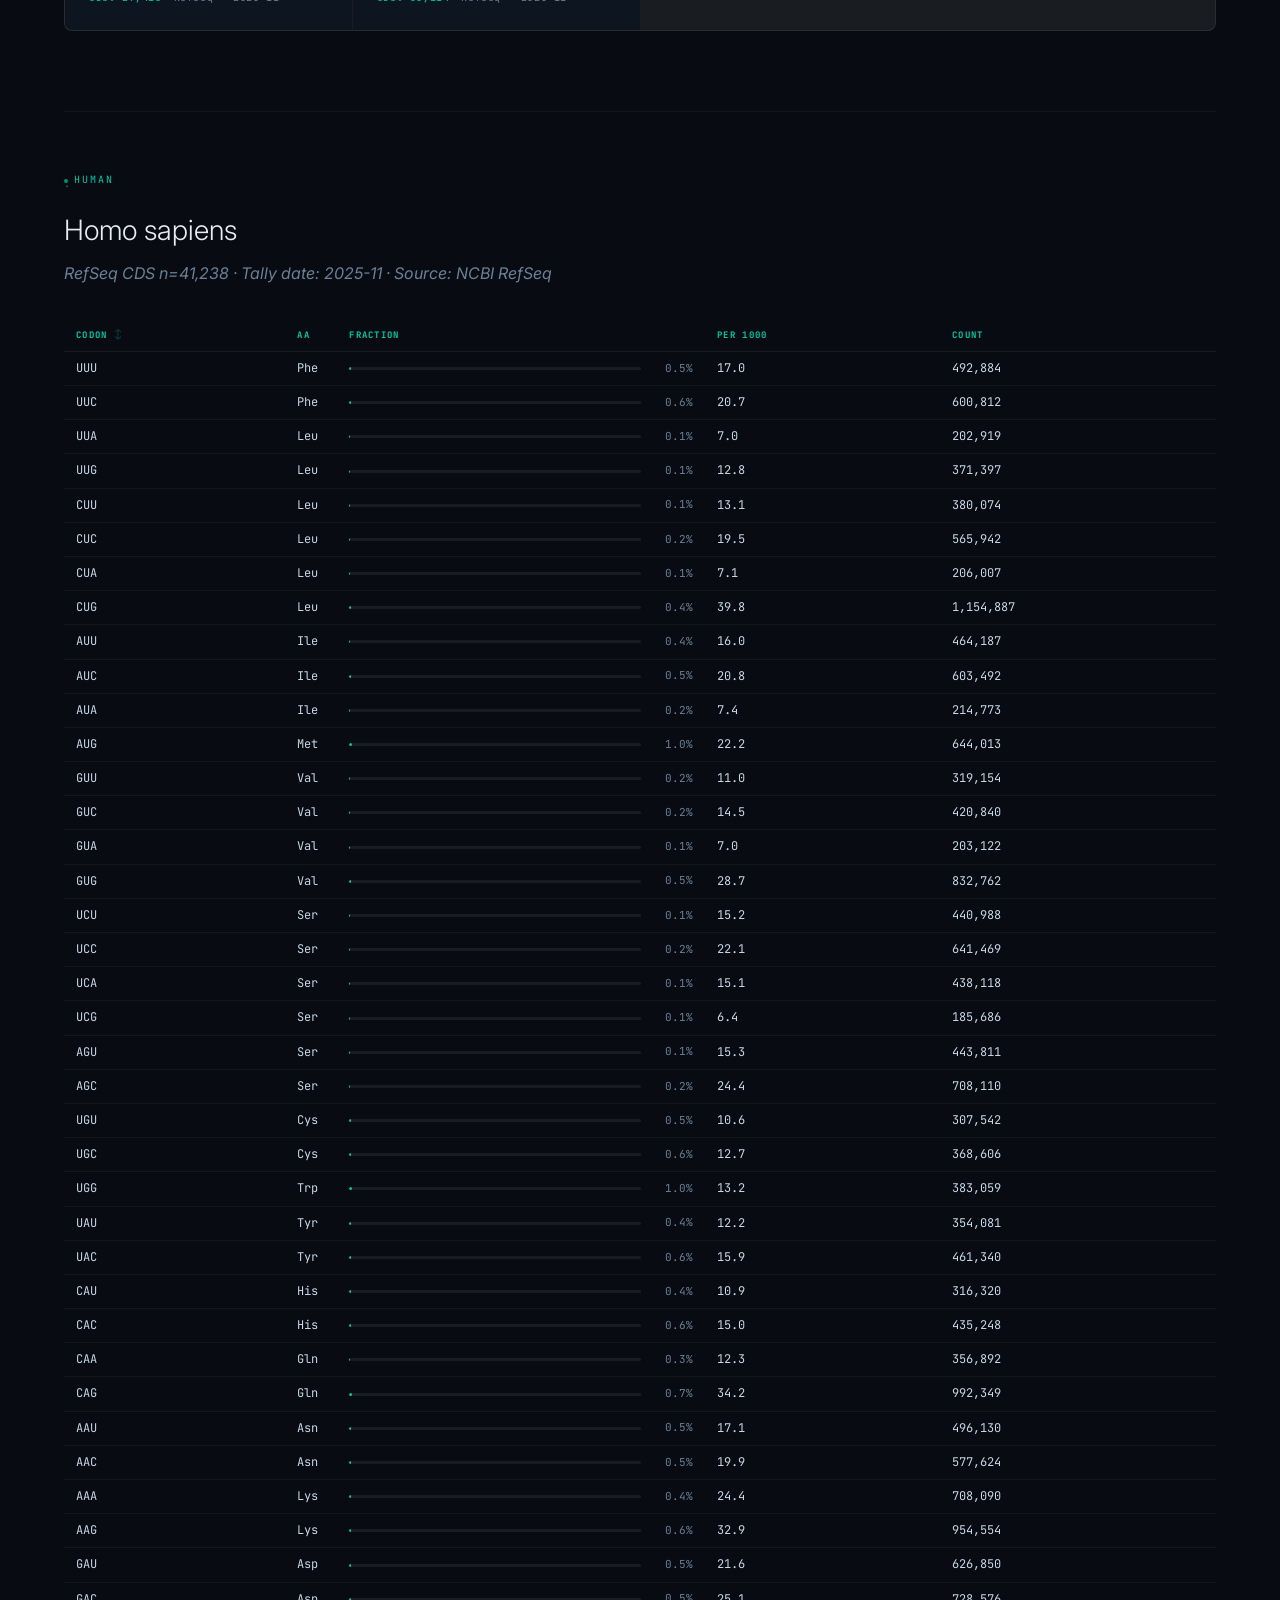
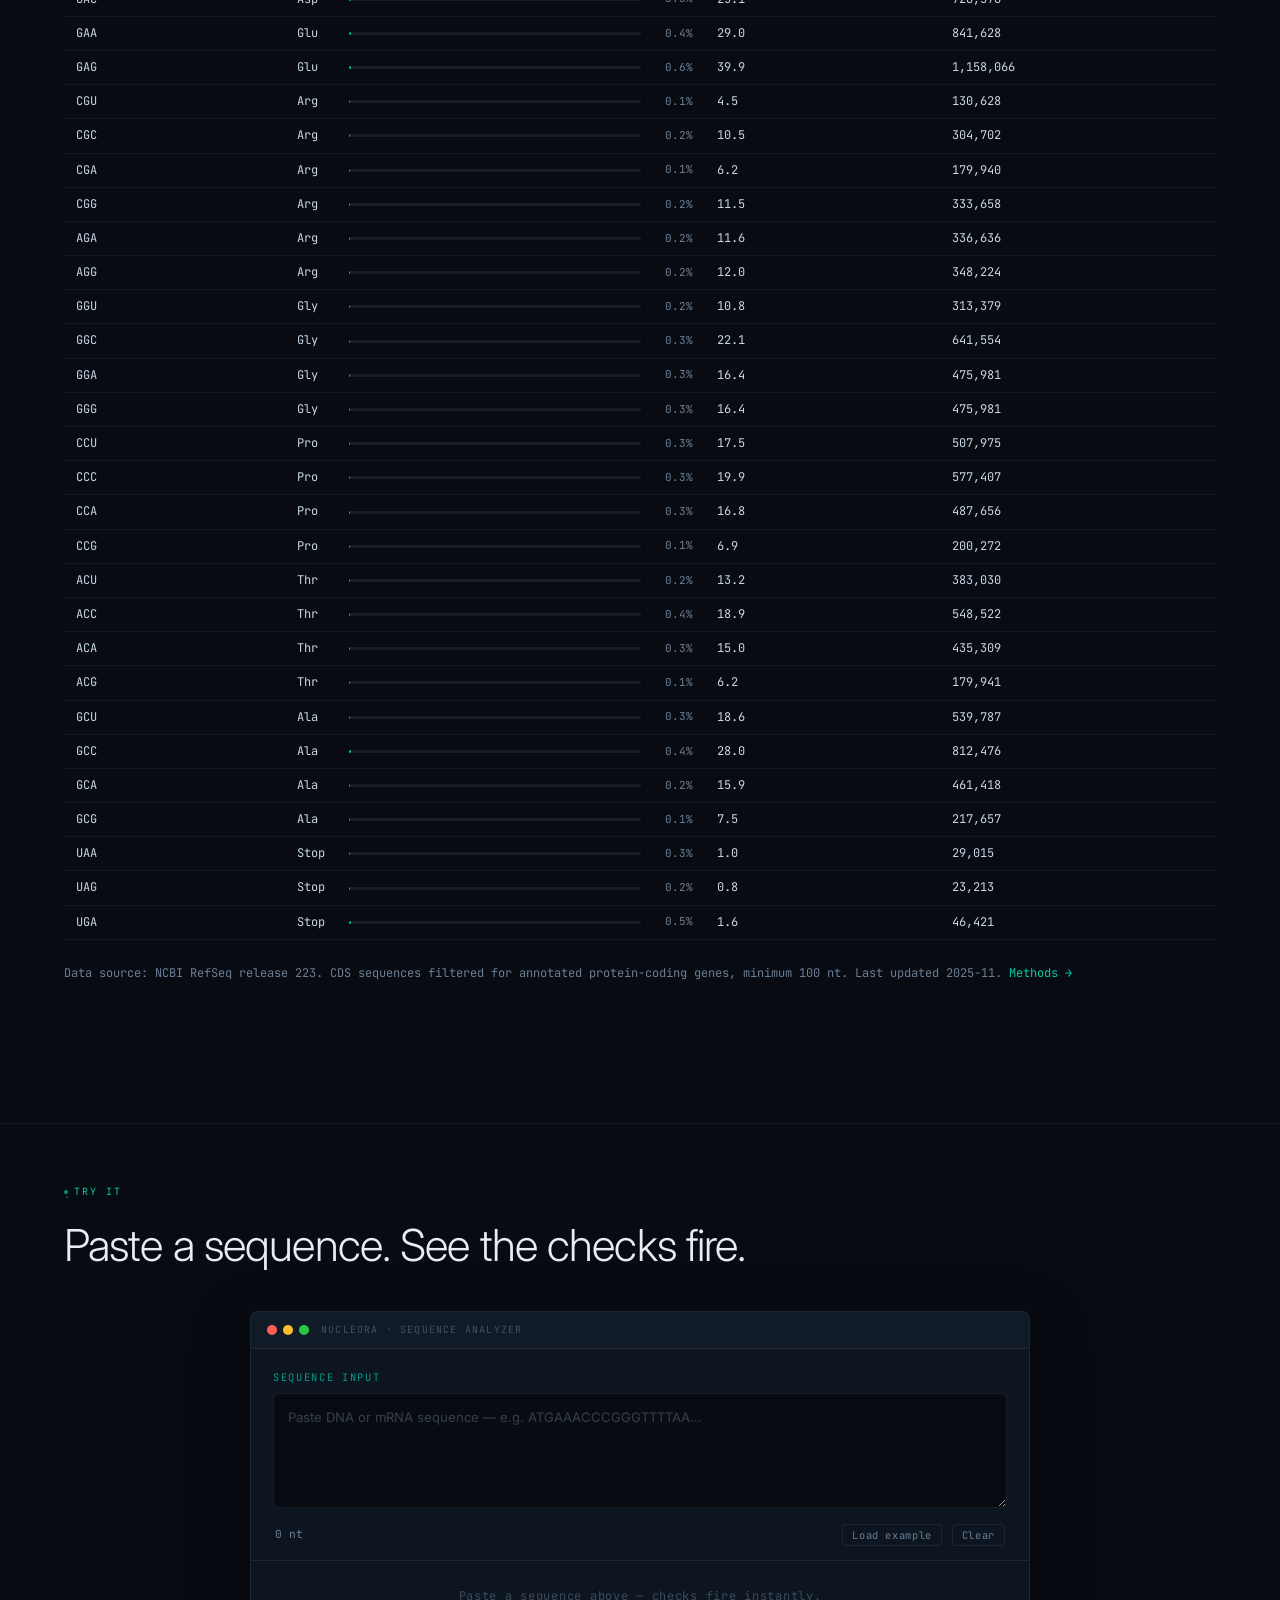
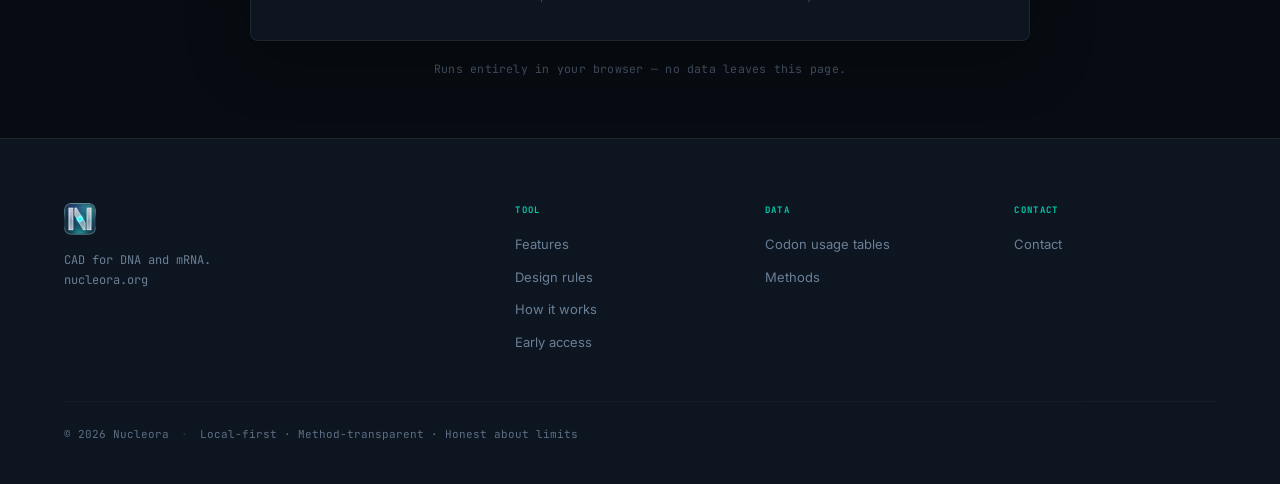
==== commit 112e3edb: "Add /tools playground: mRNA builder, codon optimizer, GC window, DRC checker; update nav to Tools on" ====
--- a/codon-usage/index.html
+++ b/codon-usage/index.html
@@ -144,7 +144,7 @@
       <li><a href="../index.html#local">Local-first</a></li>
       <li><a href="./index.html" aria-current="page">Codon Data</a></li>
       <li><a href="../how-it-works.html">How it works</a></li>
-      <li><a href="#try-it">Try it</a></li>
+      <li><a href="../tools.html">Tools</a></li>
     </ul>
     <div class="nav-right">
       <button class="theme-toggle" id="themeToggle" aria-label="Toggle light/dark mode" type="button" title="Toggle dark/light mode">
--- a/assets/css/main.css
+++ b/assets/css/main.css
@@ -201,7 +201,7 @@
   text-decoration: none;
   flex-shrink: 0;
 }
-.nav-logo-img { width: 28px; height: 28px; object-fit: contain; }
+.nav-logo-img { width: 28px; height: 28px; object-fit: contain; border-radius: 22%; }
 .nav-logo-text {
   font-family: var(--ff-mono);
   font-size: 15px;
@@ -929,7 +929,7 @@
 }
 
 .footer-brand { display: flex; flex-direction: column; gap: 16px; }
-.footer-logo { width: 32px; height: 32px; object-fit: contain; }
+.footer-logo { width: 32px; height: 32px; object-fit: contain; border-radius: 22%; }
 .footer-brand p { font-size: 12px; color: var(--text-dim); line-height: 1.6; }
 
 .footer-links { display: flex; flex-direction: column; gap: 12px; }
@@ -1944,6 +1944,8 @@
 body.light-mode .site-nav { background: rgba(242,245,249,0.9); }
 body.light-mode .drc-terminal { border-color: rgba(0,0,0,0.12); }
 body.light-mode .back-to-top { background: #fff; box-shadow: 0 2px 8px rgba(0,0,0,0.1); }
+body.light-mode .nav-logo-img,
+body.light-mode .footer-logo { filter: drop-shadow(0 0 1px rgba(0,0,0,0.3)); border-radius: 24%; }
 
 /* ── MOBILE BOTTOM CTA — major upgrade #11 ── */
 .mobile-cta-bar {
